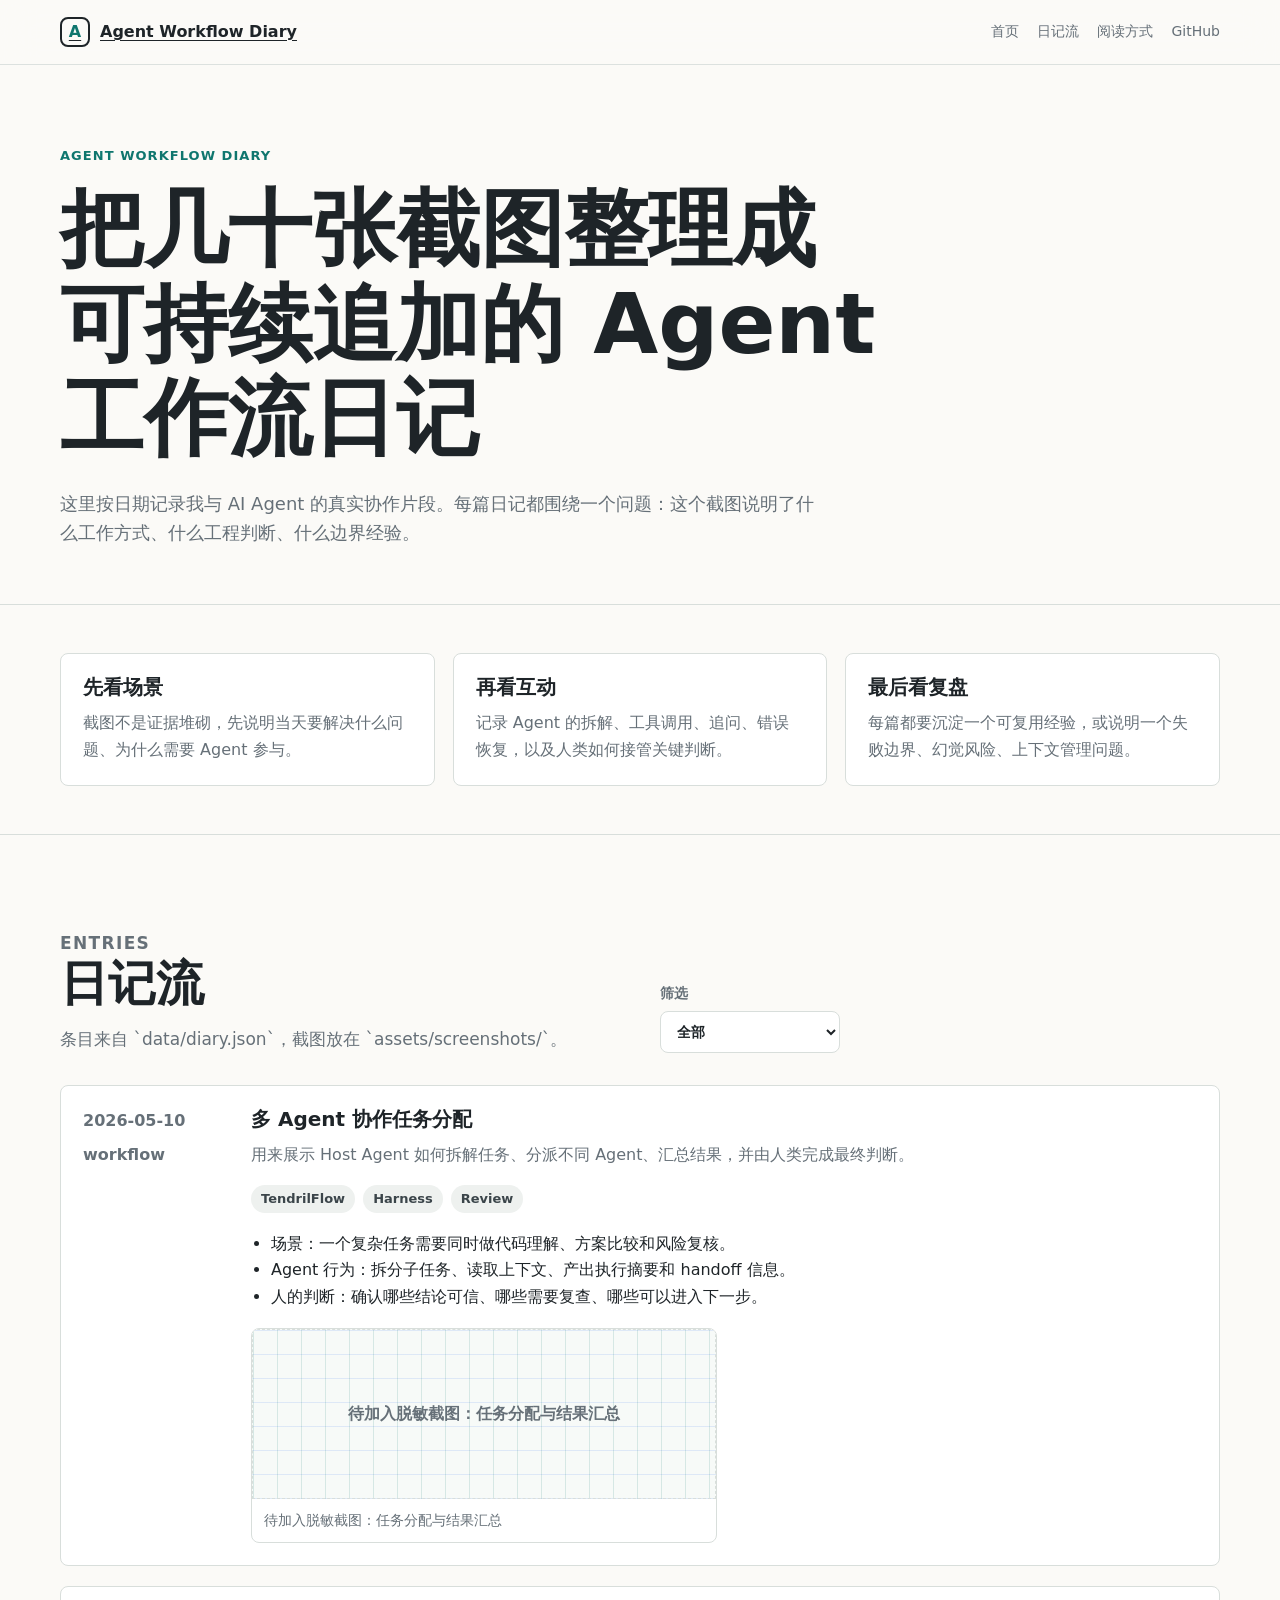
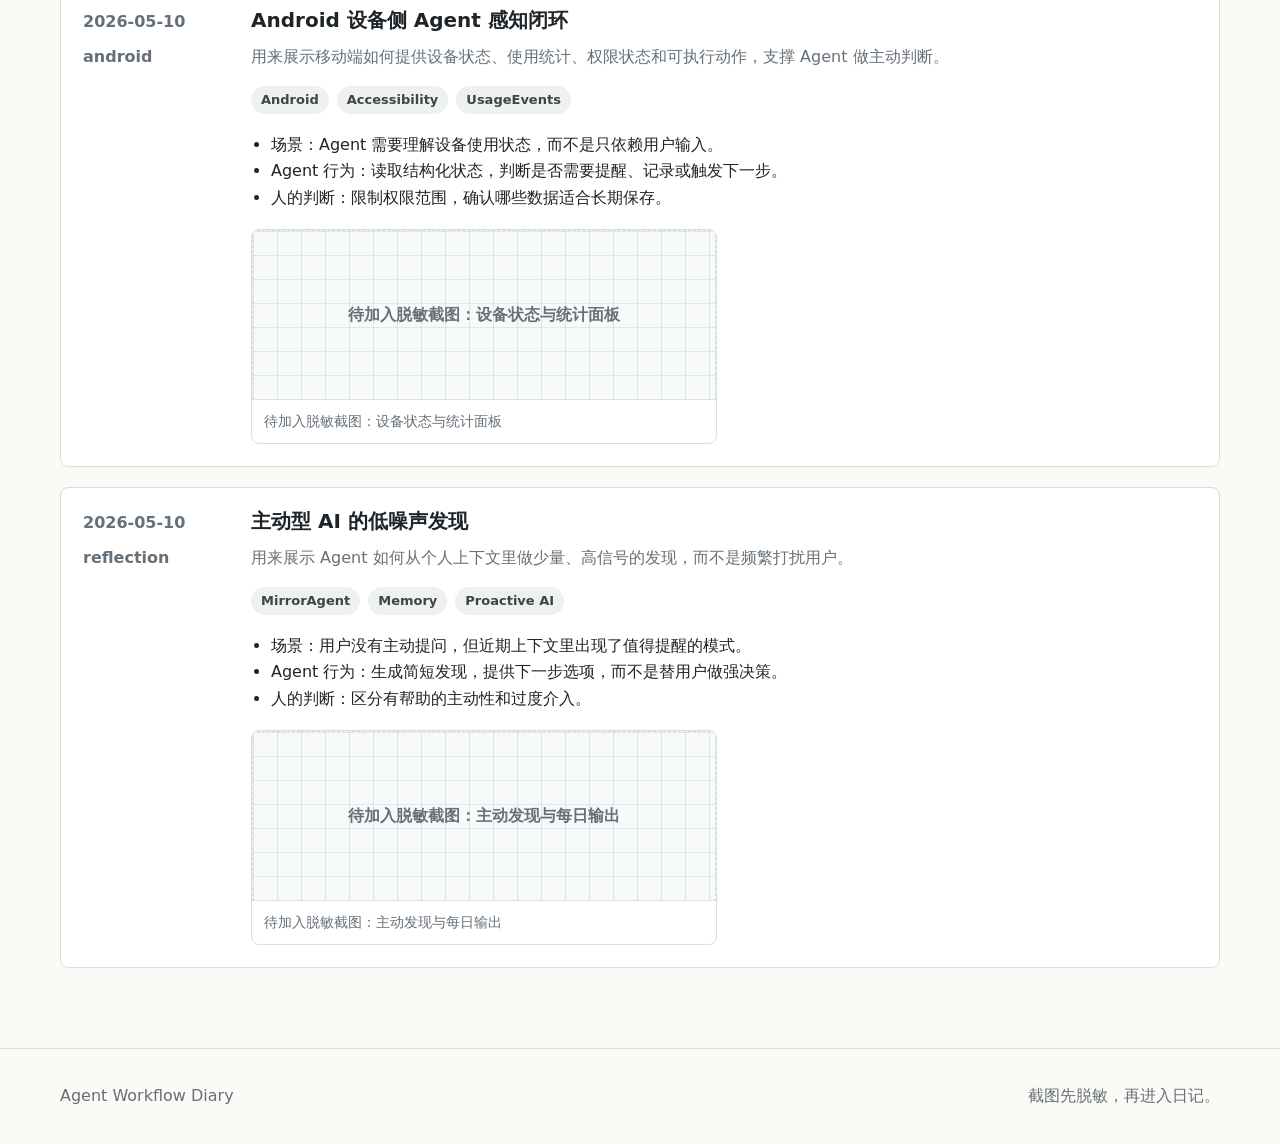
==== diary.html @ 50a05e91 "Add diary workflow structure" ====
<!doctype html>
<html lang="zh-CN">
  <head>
    <meta charset="utf-8" />
    <meta name="viewport" content="width=device-width, initial-scale=1" />
    <meta
      name="description"
      content="苏济华的 AI Agent 工作流日记，持续记录 Agent 协作截图、主动型 AI 实验、Android Agent 设备侧实践和方法论复盘。"
    />
    <title>Agent 工作流日记 | 苏济华</title>
    <link rel="stylesheet" href="./styles.css" />
  </head>
  <body>
    <header class="site-header">
      <nav class="nav" aria-label="主导航">
        <a class="brand" href="./index.html" aria-label="返回首页">
          <span class="brand-mark">A</span>
          <span>Agent Workflow Diary</span>
        </a>
        <div class="nav-links">
          <a href="./index.html">首页</a>
          <a href="#diary">日记流</a>
          <a href="#how-to-read">阅读方式</a>
          <a href="https://github.com/susyimes" target="_blank" rel="noreferrer">GitHub</a>
        </div>
      </nav>
    </header>

    <main>
      <section class="diary-hero">
        <div class="section-inner">
          <p class="eyebrow">Agent Workflow Diary</p>
          <h1>把几十张截图整理成可持续追加的 Agent 工作流日记</h1>
          <p class="lead">
            这里按日期记录我与 AI Agent 的真实协作片段。每篇日记都围绕一个问题：这个截图说明了什么工作方式、什么工程判断、什么边界经验。
          </p>
        </div>
      </section>

      <section id="how-to-read" class="section compact">
        <div class="section-inner">
          <div class="grid three">
            <article class="card">
              <h3>先看场景</h3>
              <p>截图不是证据堆砌，先说明当天要解决什么问题、为什么需要 Agent 参与。</p>
            </article>
            <article class="card">
              <h3>再看互动</h3>
              <p>记录 Agent 的拆解、工具调用、追问、错误恢复，以及人类如何接管关键判断。</p>
            </article>
            <article class="card">
              <h3>最后看复盘</h3>
              <p>每篇都要沉淀一个可复用经验，或说明一个失败边界、幻觉风险、上下文管理问题。</p>
            </article>
          </div>
        </div>
      </section>

      <section id="diary" class="section">
        <div class="section-inner">
          <div class="section-head diary-head">
            <div>
              <p class="eyebrow">Entries</p>
              <h2>日记流</h2>
              <p>条目来自 `data/diary.json`，截图放在 `assets/screenshots/`。</p>
            </div>
            <label class="filter-box">
              <span>筛选</span>
              <select id="tagFilter" aria-label="按标签筛选日记">
                <option value="all">全部</option>
              </select>
            </label>
          </div>
          <div id="entryList" class="entry-list" aria-live="polite">
            <div class="card">
              <h3>正在加载日记...</h3>
              <p>如果你直接双击打开 HTML，请改用本地 HTTP 服务预览。</p>
            </div>
          </div>
        </div>
      </section>
    </main>

    <footer class="site-footer">
      <div class="section-inner">
        <span>Agent Workflow Diary</span>
        <span>截图先脱敏，再进入日记。</span>
      </div>
    </footer>

    <script src="./scripts/diary.js"></script>
  </body>
</html>
---- styles.css ----
:root {
  --paper: #fbfaf7;
  --panel: #ffffff;
  --ink: #1e2428;
  --muted: #667078;
  --line: #d8dedb;
  --teal: #0f766e;
  --blue: #2563eb;
  --coral: #d65a3a;
  --gold: #b7791f;
  --green-soft: #d8eee7;
  --blue-soft: #dce8ff;
  --coral-soft: #f9ded6;
  --gold-soft: #f3e6c5;
  --shadow: 0 18px 48px rgba(30, 36, 40, 0.08);
}

* {
  box-sizing: border-box;
}

html {
  scroll-behavior: smooth;
}

body {
  margin: 0;
  background: var(--paper);
  color: var(--ink);
  font-family: Inter, ui-sans-serif, system-ui, -apple-system, BlinkMacSystemFont, "Segoe UI", "Microsoft YaHei", sans-serif;
  line-height: 1.65;
}

a {
  color: inherit;
  text-decoration-thickness: 0.08em;
  text-underline-offset: 0.2em;
}

.site-header {
  position: sticky;
  top: 0;
  z-index: 10;
  border-bottom: 1px solid rgba(216, 222, 219, 0.86);
  background: rgba(251, 250, 247, 0.88);
  backdrop-filter: blur(18px);
}

.nav {
  width: min(1160px, calc(100% - 32px));
  min-height: 64px;
  margin: 0 auto;
  display: flex;
  align-items: center;
  justify-content: space-between;
  gap: 20px;
}

.brand {
  display: inline-flex;
  align-items: center;
  gap: 10px;
  font-weight: 800;
  letter-spacing: 0;
}

.brand-mark {
  width: 30px;
  height: 30px;
  display: grid;
  place-items: center;
  border: 2px solid var(--ink);
  border-radius: 8px;
  color: var(--teal);
  font-size: 16px;
}

.nav-links {
  display: flex;
  align-items: center;
  gap: 18px;
  font-size: 14px;
  color: var(--muted);
}

.nav-links a {
  text-decoration: none;
}

.nav-links a:hover {
  color: var(--ink);
}

.hero {
  width: min(1160px, calc(100% - 32px));
  min-height: calc(100vh - 64px);
  margin: 0 auto;
  padding: 72px 0 48px;
  display: grid;
  grid-template-columns: minmax(0, 1.02fr) minmax(320px, 0.98fr);
  gap: 48px;
  align-items: center;
}

.eyebrow {
  margin: 0 0 16px;
  color: var(--teal);
  font-size: 13px;
  font-weight: 800;
  letter-spacing: 0.08em;
  text-transform: uppercase;
}

h1,
h2,
h3 {
  margin: 0;
  line-height: 1.12;
  letter-spacing: 0;
}

h1 {
  max-width: 820px;
  font-size: clamp(42px, 7vw, 84px);
}

h2 {
  font-size: clamp(28px, 4vw, 48px);
}

h3 {
  font-size: 20px;
}

.lead {
  max-width: 760px;
  margin: 24px 0 0;
  color: var(--muted);
  font-size: 18px;
}

.hero-actions {
  margin-top: 32px;
  display: flex;
  flex-wrap: wrap;
  gap: 12px;
}

.button {
  min-height: 44px;
  display: inline-flex;
  align-items: center;
  justify-content: center;
  gap: 8px;
  padding: 0 18px;
  border: 1px solid var(--ink);
  border-radius: 8px;
  background: var(--ink);
  color: #ffffff;
  font-weight: 750;
  text-decoration: none;
}

.button.secondary {
  background: transparent;
  color: var(--ink);
}

.hero-visual {
  width: 100%;
  border: 1px solid var(--line);
  border-radius: 8px;
  background: var(--panel);
  box-shadow: var(--shadow);
  overflow: hidden;
}

.visual-topbar {
  height: 42px;
  display: flex;
  align-items: center;
  gap: 8px;
  padding: 0 14px;
  border-bottom: 1px solid var(--line);
}

.dot {
  width: 10px;
  height: 10px;
  border-radius: 50%;
  background: var(--coral);
}

.dot:nth-child(2) {
  background: var(--gold);
}

.dot:nth-child(3) {
  background: var(--teal);
}

.workflow-board {
  padding: 18px;
  display: grid;
  gap: 12px;
}

.lane {
  display: grid;
  grid-template-columns: 94px minmax(0, 1fr);
  gap: 12px;
  align-items: stretch;
}

.lane-label {
  display: grid;
  place-items: center;
  border-radius: 8px;
  background: var(--green-soft);
  color: var(--teal);
  font-size: 13px;
  font-weight: 800;
}

.lane-card {
  min-height: 78px;
  padding: 14px;
  border: 1px solid var(--line);
  border-radius: 8px;
  background: #fff;
}

.lane-card strong {
  display: block;
  margin-bottom: 4px;
}

.lane-card span {
  color: var(--muted);
  font-size: 14px;
}

.lane.capture .lane-label {
  background: var(--blue-soft);
  color: var(--blue);
}

.lane.decide .lane-label {
  background: var(--gold-soft);
  color: var(--gold);
}

.lane.execute .lane-label {
  background: var(--coral-soft);
  color: var(--coral);
}

.section {
  padding: 80px 0;
  border-top: 1px solid var(--line);
}

.section-inner {
  width: min(1160px, calc(100% - 32px));
  margin: 0 auto;
}

.section-head {
  max-width: 780px;
  margin-bottom: 32px;
}

.section-head p {
  margin: 14px 0 0;
  color: var(--muted);
  font-size: 17px;
}

.grid {
  display: grid;
  gap: 18px;
}

.grid.two {
  grid-template-columns: repeat(2, minmax(0, 1fr));
}

.grid.three {
  grid-template-columns: repeat(3, minmax(0, 1fr));
}

.card {
  min-height: 100%;
  padding: 22px;
  border: 1px solid var(--line);
  border-radius: 8px;
  background: var(--panel);
}

.card p {
  margin: 12px 0 0;
  color: var(--muted);
}

.tag-row {
  margin-top: 16px;
  display: flex;
  flex-wrap: wrap;
  gap: 8px;
}

.tag {
  display: inline-flex;
  align-items: center;
  min-height: 28px;
  padding: 0 10px;
  border-radius: 999px;
  background: #eef1ef;
  color: #3b454a;
  font-size: 13px;
  font-weight: 700;
}

.gallery {
  display: grid;
  grid-template-columns: repeat(3, minmax(0, 1fr));
  gap: 18px;
}

.shot {
  overflow: hidden;
  border: 1px solid var(--line);
  border-radius: 8px;
  background: var(--panel);
}

.shot-placeholder {
  aspect-ratio: 16 / 10;
  display: grid;
  place-items: center;
  padding: 16px;
  border-bottom: 1px solid var(--line);
  background:
    linear-gradient(90deg, rgba(15, 118, 110, 0.14) 1px, transparent 1px),
    linear-gradient(180deg, rgba(37, 99, 235, 0.12) 1px, transparent 1px),
    #f7faf8;
  background-size: 24px 24px;
  color: var(--muted);
  text-align: center;
  font-weight: 800;
  text-decoration: none;
}

.shot-placeholder:hover {
  color: var(--ink);
}

.shot-placeholder.small {
  min-height: 170px;
  aspect-ratio: auto;
  border: 1px dashed var(--line);
}

.shot-body {
  padding: 18px;
}

.shot-body p {
  margin: 10px 0 0;
  color: var(--muted);
}

.project-list {
  display: grid;
  grid-template-columns: repeat(2, minmax(0, 1fr));
  gap: 14px;
}

.project {
  display: flex;
  gap: 14px;
  padding: 18px;
  border: 1px solid var(--line);
  border-radius: 8px;
  background: var(--panel);
}

.project-index {
  flex: 0 0 auto;
  width: 38px;
  height: 38px;
  display: grid;
  place-items: center;
  border-radius: 8px;
  background: var(--ink);
  color: #ffffff;
  font-weight: 800;
}

.project h3 {
  font-size: 18px;
}

.project p {
  margin: 8px 0 0;
  color: var(--muted);
}

.checklist {
  display: grid;
  grid-template-columns: repeat(4, minmax(0, 1fr));
  gap: 12px;
}

.check {
  min-height: 120px;
  padding: 18px;
  border: 1px solid var(--line);
  border-radius: 8px;
  background: var(--panel);
}

.check strong {
  display: block;
  margin-bottom: 8px;
}

.check span {
  color: var(--muted);
}

.site-footer {
  padding: 34px 0;
  border-top: 1px solid var(--line);
  color: var(--muted);
}

.site-footer .section-inner {
  display: flex;
  justify-content: space-between;
  gap: 18px;
  flex-wrap: wrap;
}

.diary-hero {
  padding: 80px 0 56px;
}

.compact {
  padding: 48px 0;
}

.diary-head {
  display: flex;
  justify-content: space-between;
  gap: 20px;
  align-items: flex-end;
}

.filter-box {
  display: grid;
  gap: 6px;
  color: var(--muted);
  font-size: 14px;
  font-weight: 750;
}

.filter-box select {
  min-width: 180px;
  height: 42px;
  padding: 0 12px;
  border: 1px solid var(--line);
  border-radius: 8px;
  background: #ffffff;
  color: var(--ink);
  font: inherit;
}

.entry-list {
  display: grid;
  gap: 20px;
}

.entry {
  display: grid;
  grid-template-columns: 150px minmax(0, 1fr);
  gap: 18px;
  padding: 22px;
  border: 1px solid var(--line);
  border-radius: 8px;
  background: var(--panel);
}

.entry-meta {
  display: flex;
  flex-direction: column;
  gap: 8px;
  color: var(--muted);
  font-weight: 750;
}

.entry-content p {
  margin: 12px 0 0;
  color: var(--muted);
}

.entry-content ul {
  margin: 18px 0 0;
  padding-left: 20px;
  color: var(--ink);
}

.entry-shots {
  margin-top: 18px;
  display: grid;
  grid-template-columns: repeat(2, minmax(0, 1fr));
  gap: 14px;
}

.entry-shot {
  margin: 0;
  overflow: hidden;
  border: 1px solid var(--line);
  border-radius: 8px;
  background: #ffffff;
}

.entry-shot img {
  width: 100%;
  display: block;
}

.entry-shot figcaption {
  padding: 10px 12px;
  color: var(--muted);
  font-size: 14px;
}

@media (max-width: 880px) {
  .nav {
    min-height: auto;
    padding: 14px 0;
    align-items: flex-start;
    flex-direction: column;
  }

  .nav-links {
    width: 100%;
    overflow-x: auto;
    padding-bottom: 4px;
  }

  .hero {
    min-height: auto;
    padding-top: 48px;
    grid-template-columns: 1fr;
  }

  .grid.two,
  .grid.three,
  .gallery,
  .project-list,
  .checklist,
  .entry,
  .entry-shots {
    grid-template-columns: 1fr;
  }

  .diary-head {
    align-items: stretch;
    flex-direction: column;
  }
}

@media (max-width: 520px) {
  h1 {
    font-size: 40px;
  }

  .hero-actions {
    align-items: stretch;
    flex-direction: column;
  }

  .button {
    width: 100%;
  }

  .lane {
    grid-template-columns: 1fr;
  }

  .lane-label {
    min-height: 38px;
  }
}
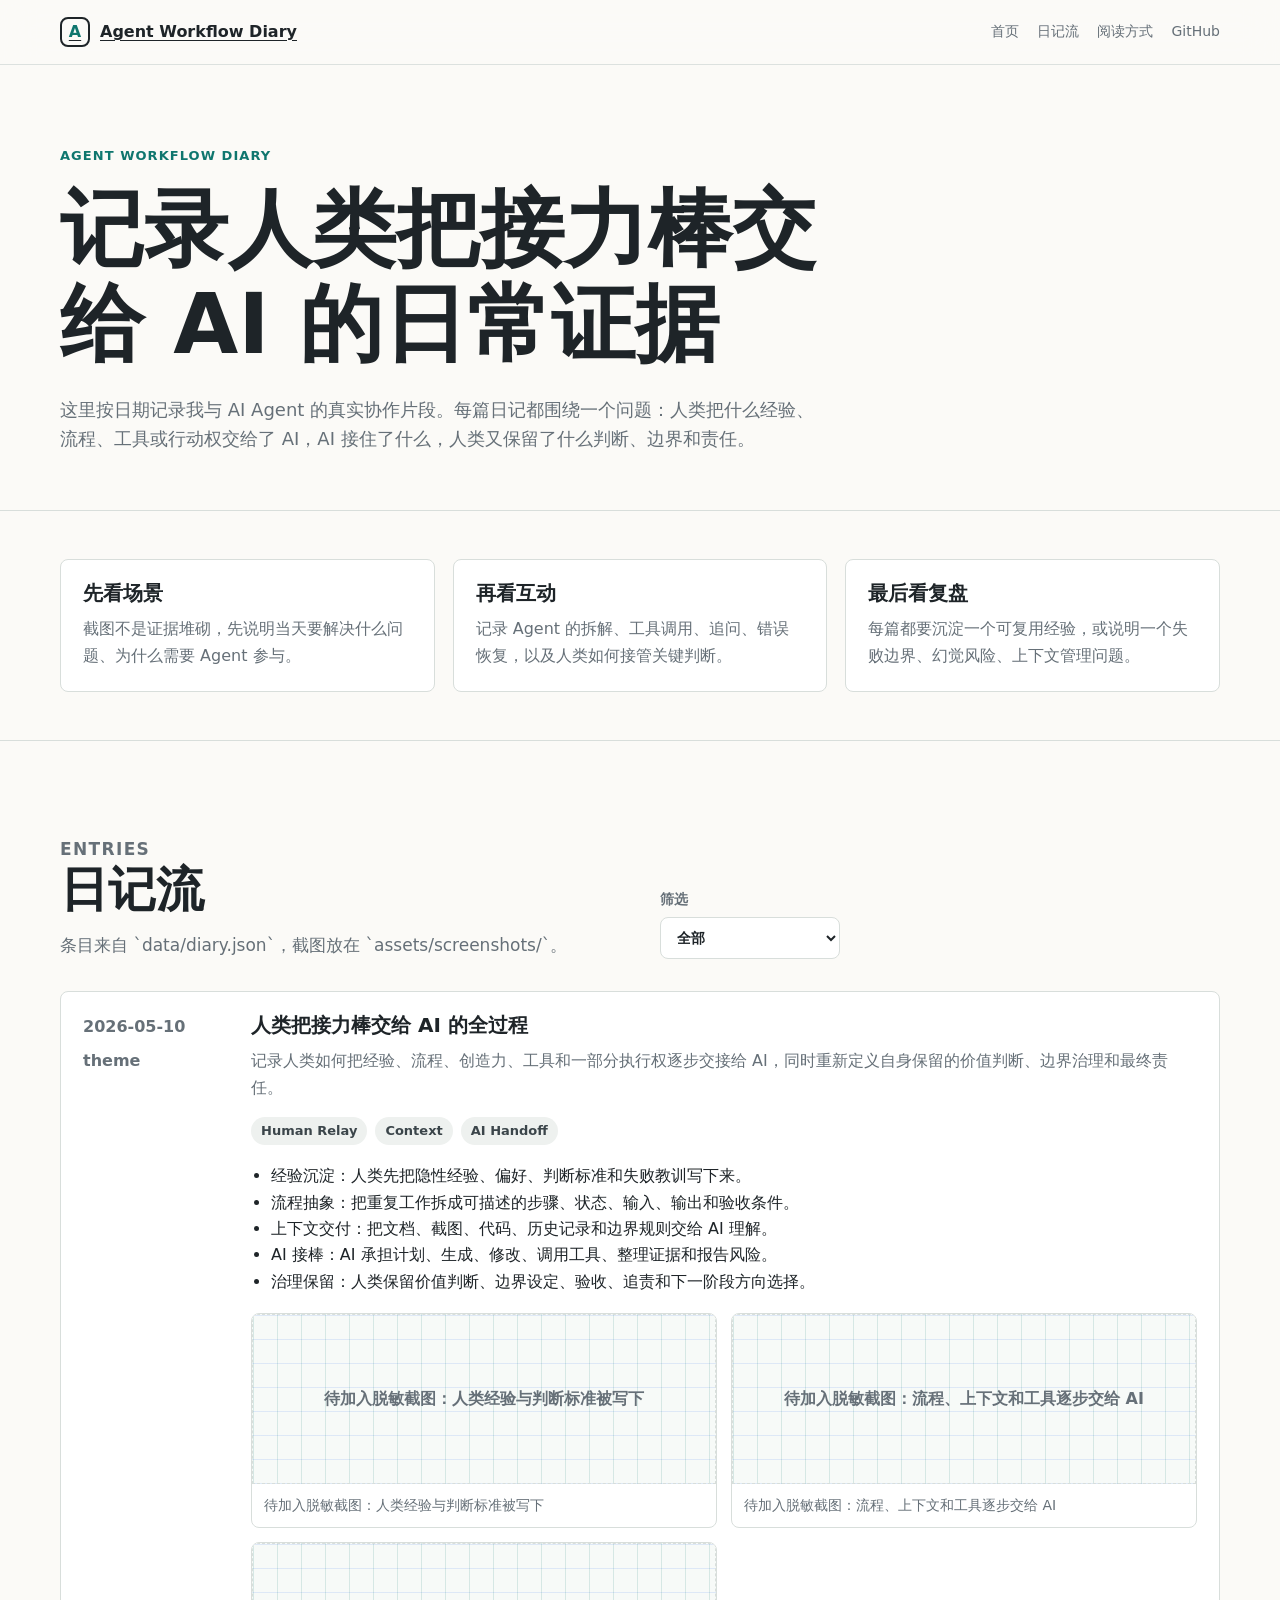
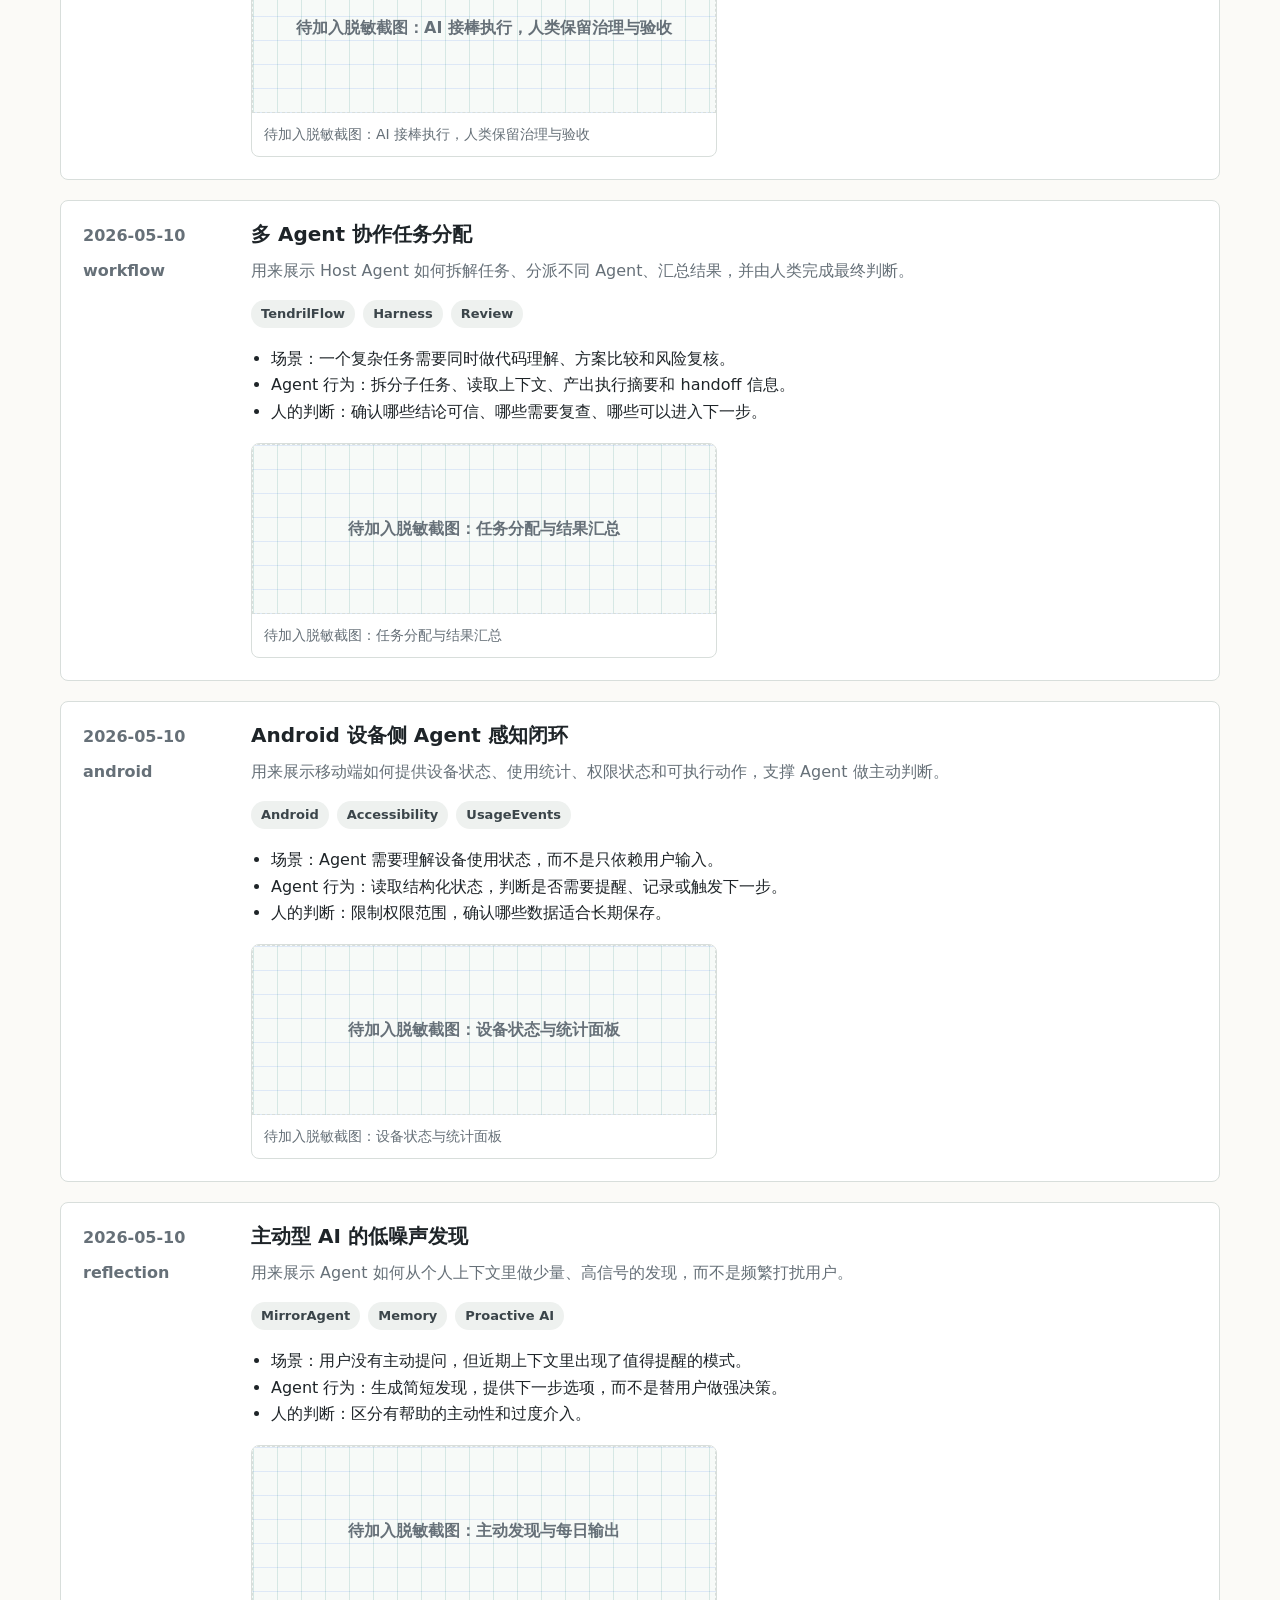
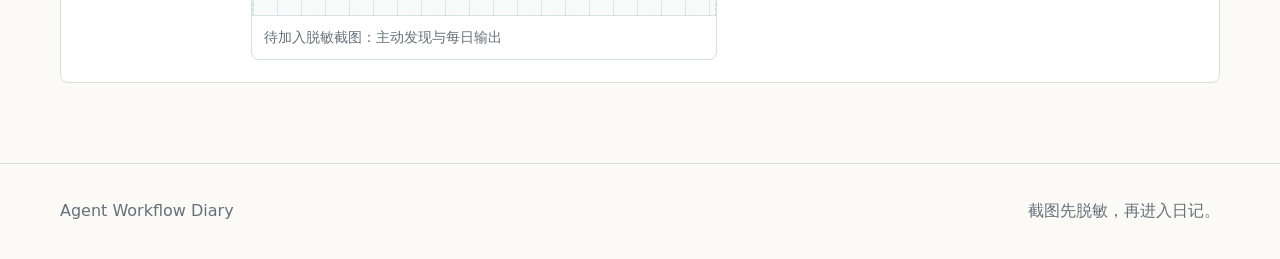
==== commit efb6a61b: "Refine human to AI handoff narrative" ====
--- a/diary.html
+++ b/diary.html
@@ -5,9 +5,9 @@
     <meta name="viewport" content="width=device-width, initial-scale=1" />
     <meta
       name="description"
-      content="苏济华的 AI Agent 工作流日记，持续记录 Agent 协作截图、主动型 AI 实验、Android Agent 设备侧实践和方法论复盘。"
+      content="苏济华的 AI Agent 工作流日记，持续记录人类将经验、流程、工具和行动权交接给 AI 的日常片段。"
     />
-    <title>Agent 工作流日记 | 苏济华</title>
+    <title>人类接力棒交给 AI 的日记 | 苏济华</title>
     <link rel="stylesheet" href="./styles.css" />
   </head>
   <body>
@@ -30,9 +30,9 @@
       <section class="diary-hero">
         <div class="section-inner">
           <p class="eyebrow">Agent Workflow Diary</p>
-          <h1>把几十张截图整理成可持续追加的 Agent 工作流日记</h1>
+          <h1>记录人类把接力棒交给 AI 的日常证据</h1>
           <p class="lead">
-            这里按日期记录我与 AI Agent 的真实协作片段。每篇日记都围绕一个问题：这个截图说明了什么工作方式、什么工程判断、什么边界经验。
+            这里按日期记录我与 AI Agent 的真实协作片段。每篇日记都围绕一个问题：人类把什么经验、流程、工具或行动权交给了 AI，AI 接住了什么，人类又保留了什么判断、边界和责任。
           </p>
         </div>
       </section>
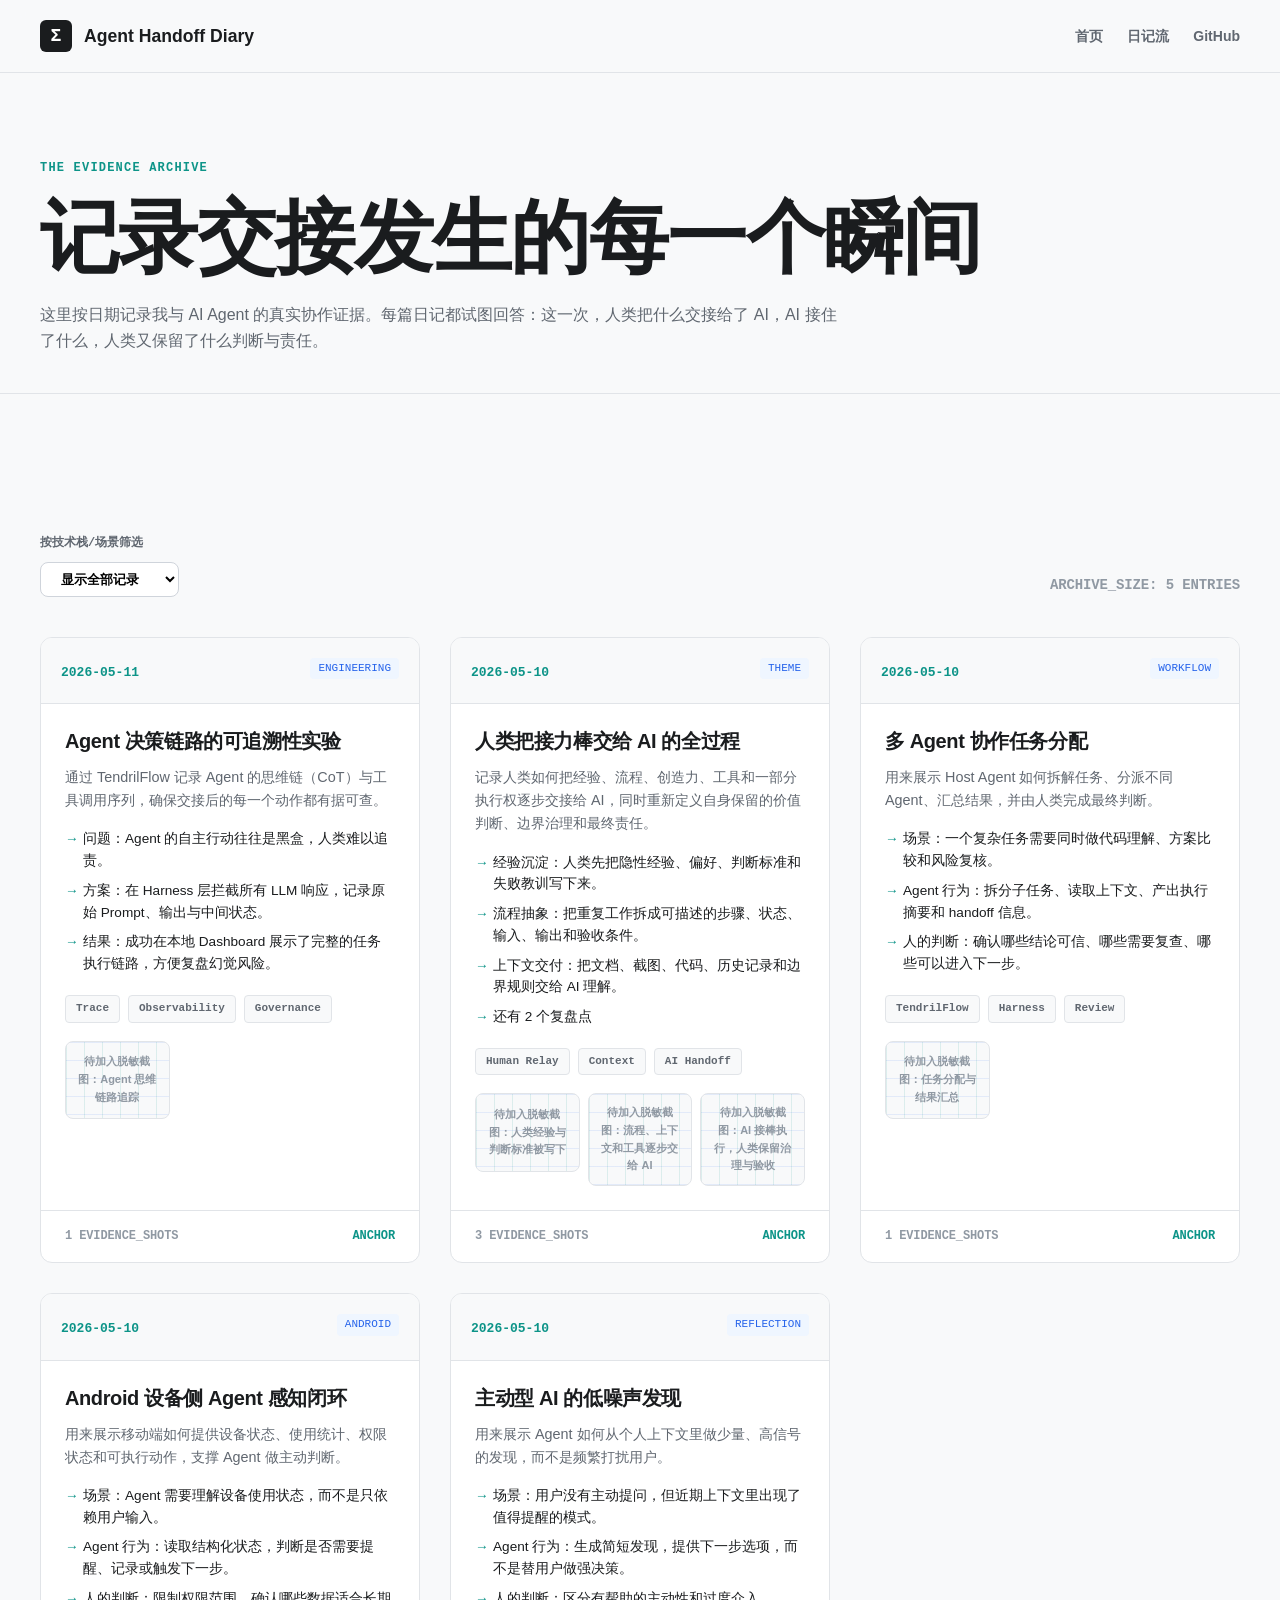
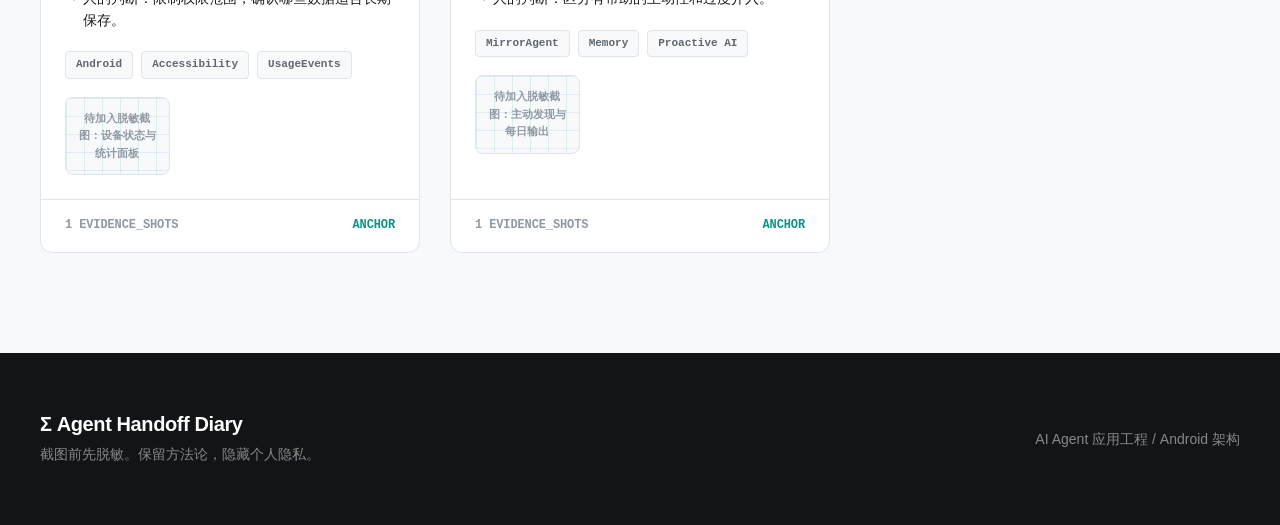
==== commit 37f39293: "Apply Gemini ACP UI redesign" ====
--- a/diary.html
+++ b/diary.html
@@ -1,93 +1,72 @@
-<!doctype html>
+<!DOCTYPE html>
 <html lang="zh-CN">
-  <head>
-    <meta charset="utf-8" />
-    <meta name="viewport" content="width=device-width, initial-scale=1" />
-    <meta
-      name="description"
-      content="苏济华的 AI Agent 工作流日记，持续记录人类将经验、流程、工具和行动权交接给 AI 的日常片段。"
-    />
-    <title>人类接力棒交给 AI 的日记 | 苏济华</title>
-    <link rel="stylesheet" href="./styles.css" />
-  </head>
-  <body>
-    <header class="site-header">
-      <nav class="nav" aria-label="主导航">
-        <a class="brand" href="./index.html" aria-label="返回首页">
-          <span class="brand-mark">A</span>
-          <span>Agent Workflow Diary</span>
-        </a>
-        <div class="nav-links">
-          <a href="./index.html">首页</a>
-          <a href="#diary">日记流</a>
-          <a href="#how-to-read">阅读方式</a>
-          <a href="https://github.com/susyimes" target="_blank" rel="noreferrer">GitHub</a>
-        </div>
+<head>
+  <meta charset="utf-8" />
+  <meta name="viewport" content="width=device-width, initial-scale=1" />
+  <meta name="description" content="苏济华的 AI Agent 工作流日记，持续记录人类将经验、流程、工具和行动权交接给 AI 的日常片段。" />
+  <title>Agent Handoff Diary | 苏济华</title>
+  <link rel="stylesheet" href="./styles.css" />
+</head>
+<body>
+  <header class="site-header">
+    <div class="container nav">
+      <a class="brand" href="./index.html">
+        <span class="brand-mark">Σ</span>
+        <span>Agent Handoff Diary</span>
+      </a>
+      <nav class="nav-links">
+        <a href="./index.html">首页</a>
+        <a href="#diary">日记流</a>
+        <a href="https://github.com/susyimes" target="_blank" rel="noreferrer">GitHub</a>
       </nav>
-    </header>
+    </div>
+  </header>
 
-    <main>
-      <section class="diary-hero">
-        <div class="section-inner">
-          <p class="eyebrow">Agent Workflow Diary</p>
-          <h1>记录人类把接力棒交给 AI 的日常证据</h1>
-          <p class="lead">
-            这里按日期记录我与 AI Agent 的真实协作片段。每篇日记都围绕一个问题：人类把什么经验、流程、工具或行动权交给了 AI，AI 接住了什么，人类又保留了什么判断、边界和责任。
-          </p>
-        </div>
-      </section>
+  <main>
+    <section class="diary-header">
+      <div class="container">
+        <span class="eyebrow">The Evidence Archive</span>
+        <h1>记录交接发生的每一个瞬间</h1>
+        <p class="lead" style="max-width: 800px; margin-top: 20px; color: var(--fg-muted)">
+          这里按日期记录我与 AI Agent 的真实协作证据。每篇日记都试图回答：这一次，人类把什么交接给了 AI，AI 接住了什么，人类又保留了什么判断与责任。
+        </p>
+      </div>
+    </section>
 
-      <section id="how-to-read" class="section compact">
-        <div class="section-inner">
-          <div class="grid three">
-            <article class="card">
-              <h3>先看场景</h3>
-              <p>截图不是证据堆砌，先说明当天要解决什么问题、为什么需要 Agent 参与。</p>
-            </article>
-            <article class="card">
-              <h3>再看互动</h3>
-              <p>记录 Agent 的拆解、工具调用、追问、错误恢复，以及人类如何接管关键判断。</p>
-            </article>
-            <article class="card">
-              <h3>最后看复盘</h3>
-              <p>每篇都要沉淀一个可复用经验，或说明一个失败边界、幻觉风险、上下文管理问题。</p>
-            </article>
+    <section id="diary" class="section" style="border-bottom: none">
+      <div class="container">
+        <div class="diary-controls">
+          <div class="filter-group">
+            <span class="filter-label">按技术栈/场景筛选</span>
+            <select id="tagFilter" aria-label="按标签筛选日记">
+              <option value="all">显示全部记录</option>
+            </select>
+          </div>
+          <div id="statsCounter" class="archive-counter mono">
+            LOADED: 0 ENTRIES
           </div>
         </div>
-      </section>
 
-      <section id="diary" class="section">
-        <div class="section-inner">
-          <div class="section-head diary-head">
-            <div>
-              <p class="eyebrow">Entries</p>
-              <h2>日记流</h2>
-              <p>条目来自 `data/diary.json`，截图放在 `assets/screenshots/`。</p>
-            </div>
-            <label class="filter-box">
-              <span>筛选</span>
-              <select id="tagFilter" aria-label="按标签筛选日记">
-                <option value="all">全部</option>
-              </select>
-            </label>
-          </div>
-          <div id="entryList" class="entry-list" aria-live="polite">
-            <div class="card">
-              <h3>正在加载日记...</h3>
-              <p>如果你直接双击打开 HTML，请改用本地 HTTP 服务预览。</p>
-            </div>
+        <div id="entryList" class="entry-list" aria-live="polite">
+          <!-- Entries will be injected here -->
+          <div class="card archive-loading">
+            <p class="mono">Initializing Archive...</p>
           </div>
         </div>
-      </section>
-    </main>
+      </div>
+    </section>
+  </main>
 
-    <footer class="site-footer">
-      <div class="section-inner">
-        <span>Agent Workflow Diary</span>
-        <span>截图先脱敏，再进入日记。</span>
+  <footer class="site-footer">
+    <div class="container footer-inner">
+      <div>
+        <h3 style="margin-bottom: 8px">Σ Agent Handoff Diary</h3>
+        <p class="footer-text">截图前先脱敏。保留方法论，隐藏个人隐私。</p>
       </div>
-    </footer>
+      <p class="footer-text">AI Agent 应用工程 / Android 架构</p>
+    </div>
+  </footer>
 
-    <script src="./scripts/diary.js"></script>
-  </body>
+  <script src="./scripts/diary.js"></script>
+</body>
 </html>
--- a/styles.css
+++ b/styles.css
@@ -1,18 +1,32 @@
 :root {
-  --paper: #fbfaf7;
-  --panel: #ffffff;
-  --ink: #1e2428;
-  --muted: #667078;
-  --line: #d8dedb;
-  --teal: #0f766e;
-  --blue: #2563eb;
-  --coral: #d65a3a;
-  --gold: #b7791f;
-  --green-soft: #d8eee7;
-  --blue-soft: #dce8ff;
-  --coral-soft: #f9ded6;
-  --gold-soft: #f3e6c5;
-  --shadow: 0 18px 48px rgba(30, 36, 40, 0.08);
+  /* Color Palette - "Engineer Archive" */
+  --bg-paper: #f8f9fa;
+  --bg-panel: #ffffff;
+  --bg-dark: #121416;
+  --fg-ink: #1a1c1e;
+  --fg-muted: #606770;
+  --fg-dim: #9099a3;
+
+  --border-light: #e1e4e8;
+  --border-medium: #cfd4db;
+  --accent-teal: #0d9488;
+  --accent-blue: #2563eb;
+  --accent-gold: #ca8a04;
+  --accent-red: #dc2626;
+
+  --soft-teal: #f0fdfa;
+  --soft-blue: #eff6ff;
+  --soft-gold: #fefce8;
+  --soft-red: #fef2f2;
+
+  --shadow-sm: 0 1px 2px rgba(0,0,0,0.05);
+  --shadow-md: 0 4px 12px rgba(0,0,0,0.08);
+  --shadow-lg: 0 20px 40px rgba(0,0,0,0.12);
+
+  --font-main: "Inter", -apple-system, BlinkMacSystemFont, "Segoe UI", Roboto, "Helvetica Neue", Arial, sans-serif;
+  --font-mono: "JetBrains Mono", "SFMono-Regular", Consolas, "Liberation Mono", Menlo, monospace;
+
+  --site-width: 1200px;
 }
 
 * {
@@ -25,572 +39,600 @@
 
 body {
   margin: 0;
-  background: var(--paper);
-  color: var(--ink);
-  font-family: Inter, ui-sans-serif, system-ui, -apple-system, BlinkMacSystemFont, "Segoe UI", "Microsoft YaHei", sans-serif;
-  line-height: 1.65;
-}
-
-a {
-  color: inherit;
-  text-decoration-thickness: 0.08em;
-  text-underline-offset: 0.2em;
-}
-
+  background: var(--bg-paper);
+  color: var(--fg-ink);
+  font-family: var(--font-main);
+  line-height: 1.6;
+  -webkit-font-smoothing: antialiased;
+}
+
+/* Typography */
+h1, h2, h3, h4 {
+  margin: 0;
+  font-weight: 800;
+  line-height: 1.1;
+  letter-spacing: -0.02em;
+}
+
+h1 { font-size: clamp(2.5rem, 8vw, 5rem); }
+h2 { font-size: clamp(1.75rem, 4vw, 2.5rem); }
+h3 { font-size: 1.25rem; }
+
+p { margin: 0; }
+
+.mono {
+  font-family: var(--font-mono);
+  font-size: 0.85em;
+  letter-spacing: -0.01em;
+}
+
+.eyebrow {
+  display: inline-block;
+  font-family: var(--font-mono);
+  font-size: 12px;
+  font-weight: 600;
+  text-transform: uppercase;
+  color: var(--accent-teal);
+  margin-bottom: 1rem;
+  letter-spacing: 0.1em;
+}
+
+/* Layout */
+.container {
+  width: min(var(--site-width), calc(100% - 40px));
+  margin: 0 auto;
+}
+
+.section {
+  padding: 100px 0;
+  border-bottom: 1px solid var(--border-light);
+}
+
+.section-head {
+  max-width: 800px;
+  margin-bottom: 60px;
+}
+
+.section-head p {
+  margin-top: 20px;
+  font-size: 1.15rem;
+  color: var(--fg-muted);
+}
+
+/* Navigation */
 .site-header {
   position: sticky;
   top: 0;
-  z-index: 10;
-  border-bottom: 1px solid rgba(216, 222, 219, 0.86);
-  background: rgba(251, 250, 247, 0.88);
-  backdrop-filter: blur(18px);
+  z-index: 100;
+  background: rgba(248, 249, 250, 0.8);
+  backdrop-filter: blur(12px);
+  border-bottom: 1px solid var(--border-light);
 }
 
 .nav {
-  width: min(1160px, calc(100% - 32px));
-  min-height: 64px;
-  margin: 0 auto;
+  height: 72px;
   display: flex;
   align-items: center;
   justify-content: space-between;
-  gap: 20px;
 }
 
 .brand {
+  display: flex;
+  align-items: center;
+  gap: 12px;
+  text-decoration: none;
+  color: var(--fg-ink);
+  font-weight: 800;
+  font-size: 1.1rem;
+}
+
+.brand-mark {
+  width: 32px;
+  height: 32px;
+  background: var(--fg-ink);
+  color: #fff;
+  display: grid;
+  place-items: center;
+  border-radius: 6px;
+  font-family: var(--font-mono);
+  font-size: 18px;
+}
+
+.nav-links {
+  display: flex;
+  gap: 24px;
+}
+
+.nav-links a {
+  text-decoration: none;
+  font-size: 14px;
+  font-weight: 600;
+  color: var(--fg-muted);
+  transition: color 0.2s;
+}
+
+.nav-links a:hover {
+  color: var(--fg-ink);
+}
+
+/* Buttons */
+.button {
   display: inline-flex;
   align-items: center;
-  gap: 10px;
-  font-weight: 800;
-  letter-spacing: 0;
-}
-
-.brand-mark {
-  width: 30px;
-  height: 30px;
+  padding: 12px 24px;
+  border-radius: 8px;
+  font-weight: 700;
+  text-decoration: none;
+  transition: all 0.2s;
+  cursor: pointer;
+}
+
+.button-primary {
+  background: var(--fg-ink);
+  color: #fff;
+  border: 1px solid var(--fg-ink);
+}
+
+.button-primary:hover {
+  background: #333;
+  transform: translateY(-1px);
+}
+
+.button-secondary {
+  background: transparent;
+  color: var(--fg-ink);
+  border: 1px solid var(--border-medium);
+}
+
+.button-secondary:hover {
+  background: var(--bg-panel);
+  border-color: var(--fg-ink);
+}
+
+/* Hero Section */
+.hero {
+  padding: 120px 0 80px;
+  display: grid;
+  grid-template-columns: 1.1fr 0.9fr;
+  gap: 60px;
+  align-items: center;
+}
+
+.hero-content .lead {
+  font-size: 1.25rem;
+  color: var(--fg-muted);
+  margin: 30px 0 40px;
+  max-width: 600px;
+  line-height: 1.5;
+}
+
+.hero-actions {
+  display: flex;
+  gap: 16px;
+}
+
+/* Hero Visual - Handoff Metaphor */
+.hero-visual {
+  position: relative;
+  background: var(--bg-panel);
+  border: 1px solid var(--border-medium);
+  border-radius: 12px;
+  box-shadow: var(--shadow-lg);
+  padding: 30px;
+  display: grid;
+  gap: 20px;
+}
+
+.handoff-stage {
+  display: flex;
+  gap: 20px;
+  align-items: center;
+  padding: 15px;
+  border-radius: 8px;
+  border: 1px solid transparent;
+  transition: all 0.3s;
+}
+
+.handoff-stage:hover {
+  background: var(--soft-teal);
+  border-color: var(--accent-teal);
+}
+
+.stage-icon {
+  width: 48px;
+  height: 48px;
+  border-radius: 50%;
   display: grid;
   place-items: center;
-  border: 2px solid var(--ink);
-  border-radius: 8px;
-  color: var(--teal);
-  font-size: 16px;
-}
-
-.nav-links {
-  display: flex;
-  align-items: center;
-  gap: 18px;
+  background: var(--bg-paper);
+  border: 1px solid var(--border-light);
+  flex-shrink: 0;
+  font-family: var(--font-mono);
+  font-weight: 700;
   font-size: 14px;
-  color: var(--muted);
-}
-
-.nav-links a {
+}
+
+.stage-info h4 {
+  margin-bottom: 4px;
+  font-size: 1rem;
+}
+
+.stage-info p {
+  font-size: 0.85rem;
+  color: var(--fg-muted);
+}
+
+/* Card Grid */
+.grid {
+  display: grid;
+  gap: 24px;
+}
+
+.grid-2 { grid-template-columns: repeat(2, 1fr); }
+.grid-3 { grid-template-columns: repeat(3, 1fr); }
+.grid-4 { grid-template-columns: repeat(4, 1fr); }
+
+.card {
+  background: var(--bg-panel);
+  border: 1px solid var(--border-light);
+  border-radius: 12px;
+  padding: 24px;
+  transition: all 0.2s;
   text-decoration: none;
-}
-
-.nav-links a:hover {
-  color: var(--ink);
-}
-
-.hero {
-  width: min(1160px, calc(100% - 32px));
-  min-height: calc(100vh - 64px);
-  margin: 0 auto;
-  padding: 72px 0 48px;
-  display: grid;
-  grid-template-columns: minmax(0, 1.02fr) minmax(320px, 0.98fr);
-  gap: 48px;
-  align-items: center;
-}
-
-.eyebrow {
-  margin: 0 0 16px;
-  color: var(--teal);
-  font-size: 13px;
-  font-weight: 800;
-  letter-spacing: 0.08em;
-  text-transform: uppercase;
-}
-
-h1,
-h2,
-h3 {
-  margin: 0;
-  line-height: 1.12;
-  letter-spacing: 0;
-}
-
-h1 {
-  max-width: 820px;
-  font-size: clamp(42px, 7vw, 84px);
-}
-
-h2 {
-  font-size: clamp(28px, 4vw, 48px);
-}
-
-h3 {
-  font-size: 20px;
-}
-
-.lead {
-  max-width: 760px;
-  margin: 24px 0 0;
-  color: var(--muted);
-  font-size: 18px;
-}
-
-.hero-actions {
-  margin-top: 32px;
-  display: flex;
-  flex-wrap: wrap;
-  gap: 12px;
-}
-
-.button {
-  min-height: 44px;
-  display: inline-flex;
-  align-items: center;
-  justify-content: center;
-  gap: 8px;
-  padding: 0 18px;
-  border: 1px solid var(--ink);
-  border-radius: 8px;
-  background: var(--ink);
-  color: #ffffff;
-  font-weight: 750;
-  text-decoration: none;
-}
-
-.button.secondary {
-  background: transparent;
-  color: var(--ink);
-}
-
-.hero-visual {
-  width: 100%;
-  border: 1px solid var(--line);
-  border-radius: 8px;
-  background: var(--panel);
-  box-shadow: var(--shadow);
-  overflow: hidden;
-}
-
-.visual-topbar {
-  height: 42px;
-  display: flex;
-  align-items: center;
-  gap: 8px;
-  padding: 0 14px;
-  border-bottom: 1px solid var(--line);
-}
-
-.dot {
-  width: 10px;
-  height: 10px;
-  border-radius: 50%;
-  background: var(--coral);
-}
-
-.dot:nth-child(2) {
-  background: var(--gold);
-}
-
-.dot:nth-child(3) {
-  background: var(--teal);
-}
-
-.workflow-board {
-  padding: 18px;
-  display: grid;
-  gap: 12px;
-}
-
-.lane {
-  display: grid;
-  grid-template-columns: 94px minmax(0, 1fr);
-  gap: 12px;
-  align-items: stretch;
-}
-
-.lane-label {
-  display: grid;
-  place-items: center;
-  border-radius: 8px;
-  background: var(--green-soft);
-  color: var(--teal);
-  font-size: 13px;
-  font-weight: 800;
-}
-
-.lane-card {
-  min-height: 78px;
-  padding: 14px;
-  border: 1px solid var(--line);
-  border-radius: 8px;
-  background: #fff;
-}
-
-.lane-card strong {
+  color: inherit;
   display: block;
-  margin-bottom: 4px;
-}
-
-.lane-card span {
-  color: var(--muted);
-  font-size: 14px;
-}
-
-.lane.capture .lane-label {
-  background: var(--blue-soft);
-  color: var(--blue);
-}
-
-.lane.decide .lane-label {
-  background: var(--gold-soft);
-  color: var(--gold);
-}
-
-.lane.execute .lane-label {
-  background: var(--coral-soft);
-  color: var(--coral);
-}
-
-.section {
-  padding: 80px 0;
-  border-top: 1px solid var(--line);
-}
-
-.section-inner {
-  width: min(1160px, calc(100% - 32px));
-  margin: 0 auto;
-}
-
-.section-head {
-  max-width: 780px;
-  margin-bottom: 32px;
-}
-
-.section-head p {
-  margin: 14px 0 0;
-  color: var(--muted);
-  font-size: 17px;
-}
-
-.grid {
-  display: grid;
-  gap: 18px;
-}
-
-.grid.two {
-  grid-template-columns: repeat(2, minmax(0, 1fr));
-}
-
-.grid.three {
-  grid-template-columns: repeat(3, minmax(0, 1fr));
-}
-
-.card {
-  min-height: 100%;
-  padding: 22px;
-  border: 1px solid var(--line);
-  border-radius: 8px;
-  background: var(--panel);
+}
+
+.card:hover {
+  border-color: var(--border-medium);
+  box-shadow: var(--shadow-md);
+  transform: translateY(-2px);
+}
+
+.card h3 {
+  margin-bottom: 12px;
 }
 
 .card p {
-  margin: 12px 0 0;
-  color: var(--muted);
+  color: var(--fg-muted);
+  font-size: 0.95rem;
 }
 
 .tag-row {
-  margin-top: 16px;
   display: flex;
   flex-wrap: wrap;
   gap: 8px;
+  margin-top: 20px;
 }
 
 .tag {
-  display: inline-flex;
-  align-items: center;
-  min-height: 28px;
-  padding: 0 10px;
-  border-radius: 999px;
-  background: #eef1ef;
-  color: #3b454a;
-  font-size: 13px;
-  font-weight: 700;
-}
-
-.gallery {
-  display: grid;
-  grid-template-columns: repeat(3, minmax(0, 1fr));
-  gap: 18px;
-}
-
-.shot {
+  font-family: var(--font-mono);
+  font-size: 11px;
+  font-weight: 600;
+  padding: 4px 10px;
+  background: var(--bg-paper);
+  border: 1px solid var(--border-light);
+  border-radius: 4px;
+  color: var(--fg-muted);
+}
+
+/* Project Specific */
+.project-list {
+  display: grid;
+  gap: 16px;
+}
+
+.project-item {
+  display: flex;
+  align-items: flex-start;
+  gap: 20px;
+  padding: 24px;
+  background: var(--bg-panel);
+  border: 1px solid var(--border-light);
+  border-radius: 12px;
+  text-decoration: none;
+  color: inherit;
+}
+
+.project-id {
+  font-family: var(--font-mono);
+  font-size: 14px;
+  font-weight: 800;
+  color: var(--fg-dim);
+  padding-top: 2px;
+}
+
+.project-item:hover {
+  border-color: var(--accent-teal);
+}
+
+.project-item.is-private {
+  cursor: default;
+}
+
+.project-item.is-private:hover {
+  border-color: var(--border-light);
+}
+
+/* Gallery / Diary List */
+.shot-card {
   overflow: hidden;
-  border: 1px solid var(--line);
-  border-radius: 8px;
-  background: var(--panel);
-}
-
-.shot-placeholder {
-  aspect-ratio: 16 / 10;
+  border: 1px solid var(--border-light);
+  border-radius: 12px;
+  background: var(--bg-panel);
+}
+
+.shot-preview {
+  aspect-ratio: 16/10;
+  background: #f1f3f5;
+  border-bottom: 1px solid var(--border-light);
   display: grid;
   place-items: center;
-  padding: 16px;
-  border-bottom: 1px solid var(--line);
-  background:
-    linear-gradient(90deg, rgba(15, 118, 110, 0.14) 1px, transparent 1px),
-    linear-gradient(180deg, rgba(37, 99, 235, 0.12) 1px, transparent 1px),
-    #f7faf8;
-  background-size: 24px 24px;
-  color: var(--muted);
-  text-align: center;
-  font-weight: 800;
-  text-decoration: none;
-}
-
-.shot-placeholder:hover {
-  color: var(--ink);
-}
-
-.shot-placeholder.small {
-  min-height: 170px;
-  aspect-ratio: auto;
-  border: 1px dashed var(--line);
+  color: var(--fg-dim);
+  font-weight: 700;
+  position: relative;
+  overflow: hidden;
+}
+
+.shot-preview::after {
+  content: "";
+  position: absolute;
+  inset: 0;
+  background: linear-gradient(135deg, rgba(13,148,136,0.05) 0%, transparent 100%);
 }
 
 .shot-body {
-  padding: 18px;
-}
-
-.shot-body p {
-  margin: 10px 0 0;
-  color: var(--muted);
-}
-
-.project-list {
-  display: grid;
-  grid-template-columns: repeat(2, minmax(0, 1fr));
-  gap: 14px;
-}
-
-.project {
-  display: flex;
-  gap: 14px;
-  padding: 18px;
-  border: 1px solid var(--line);
-  border-radius: 8px;
-  background: var(--panel);
-}
-
-.project-index {
-  flex: 0 0 auto;
-  width: 38px;
-  height: 38px;
-  display: grid;
-  place-items: center;
-  border-radius: 8px;
-  background: var(--ink);
-  color: #ffffff;
-  font-weight: 800;
-}
-
-.project h3 {
-  font-size: 18px;
-}
-
-.project p {
-  margin: 8px 0 0;
-  color: var(--muted);
-}
-
-.checklist {
-  display: grid;
-  grid-template-columns: repeat(4, minmax(0, 1fr));
-  gap: 12px;
-}
-
-.check {
-  min-height: 120px;
-  padding: 18px;
-  border: 1px solid var(--line);
-  border-radius: 8px;
-  background: var(--panel);
-}
-
-.check strong {
-  display: block;
-  margin-bottom: 8px;
-}
-
-.check span {
-  color: var(--muted);
-}
-
-.site-footer {
-  padding: 34px 0;
-  border-top: 1px solid var(--line);
-  color: var(--muted);
-}
-
-.site-footer .section-inner {
+  padding: 20px;
+}
+
+/* Diary Page Layout */
+.diary-header {
+  padding: 80px 0 40px;
+  border-bottom: 1px solid var(--border-light);
+}
+
+.diary-controls {
   display: flex;
   justify-content: space-between;
-  gap: 18px;
-  flex-wrap: wrap;
-}
-
-.diary-hero {
-  padding: 80px 0 56px;
-}
-
-.compact {
-  padding: 48px 0;
-}
-
-.diary-head {
-  display: flex;
-  justify-content: space-between;
-  gap: 20px;
   align-items: flex-end;
-}
-
-.filter-box {
-  display: grid;
-  gap: 6px;
-  color: var(--muted);
+  margin-bottom: 40px;
+  padding-top: 40px;
+}
+
+.archive-counter {
   font-size: 14px;
-  font-weight: 750;
-}
-
-.filter-box select {
-  min-width: 180px;
-  height: 42px;
-  padding: 0 12px;
-  border: 1px solid var(--line);
-  border-radius: 8px;
-  background: #ffffff;
-  color: var(--ink);
-  font: inherit;
-}
-
-.entry-list {
-  display: grid;
-  gap: 20px;
-}
-
-.entry {
-  display: grid;
-  grid-template-columns: 150px minmax(0, 1fr);
-  gap: 18px;
-  padding: 22px;
-  border: 1px solid var(--line);
-  border-radius: 8px;
-  background: var(--panel);
-}
-
-.entry-meta {
+  color: var(--fg-dim);
+  font-weight: 700;
+}
+
+.filter-group {
   display: flex;
   flex-direction: column;
   gap: 8px;
-  color: var(--muted);
-  font-weight: 750;
-}
-
-.entry-content p {
-  margin: 12px 0 0;
-  color: var(--muted);
-}
-
-.entry-content ul {
-  margin: 18px 0 0;
-  padding-left: 20px;
-  color: var(--ink);
-}
-
-.entry-shots {
+}
+
+.filter-label {
+  font-family: var(--font-mono);
+  font-size: 12px;
+  font-weight: 700;
+  color: var(--fg-muted);
+}
+
+select {
+  padding: 8px 16px;
+  border-radius: 8px;
+  border: 1px solid var(--border-medium);
+  background: var(--bg-panel);
+  font-family: inherit;
+  font-weight: 600;
+  cursor: pointer;
+}
+
+.entry-list {
+  display: grid;
+  grid-template-columns: repeat(auto-fill, minmax(350px, 1fr));
+  gap: 30px;
+}
+
+.archive-loading {
+  grid-column: 1 / -1;
+  text-align: center;
+  padding: 60px;
+}
+
+.entry-card {
+  display: flex;
+  flex-direction: column;
+  background: var(--bg-panel);
+  border: 1px solid var(--border-light);
+  border-radius: 12px;
+  overflow: hidden;
+  transition: transform 0.2s, box-shadow 0.2s;
+}
+
+.entry-card:hover {
+  transform: translateY(-4px);
+  box-shadow: var(--shadow-lg);
+}
+
+.entry-top {
+  padding: 20px;
+  border-bottom: 1px solid var(--border-light);
+  background: var(--bg-paper);
+}
+
+.entry-date {
+  font-family: var(--font-mono);
+  font-size: 13px;
+  color: var(--accent-teal);
+  font-weight: 700;
+}
+
+.entry-type {
+  float: right;
+  font-family: var(--font-mono);
+  font-size: 11px;
+  text-transform: uppercase;
+  background: var(--soft-blue);
+  color: var(--accent-blue);
+  padding: 2px 8px;
+  border-radius: 4px;
+}
+
+.entry-main {
+  padding: 24px;
+  flex-grow: 1;
+}
+
+.entry-main h3 {
+  margin-bottom: 12px;
+  line-height: 1.3;
+}
+
+.entry-main p {
+  font-size: 0.9rem;
+  color: var(--fg-muted);
+  margin-bottom: 16px;
+}
+
+.entry-notes {
+  list-style: none;
+  padding: 0;
+  margin: 0;
+  display: flex;
+  flex-direction: column;
+  gap: 8px;
+}
+
+.entry-notes li {
+  position: relative;
+  padding-left: 18px;
+  font-size: 0.85rem;
+  color: var(--fg-ink);
+}
+
+.entry-notes li::before {
+  content: "→";
+  position: absolute;
+  left: 0;
+  color: var(--accent-teal);
+  font-weight: 800;
+}
+
+.entry-more-note {
+  color: var(--fg-dim);
+}
+
+.entry-evidence-grid {
   margin-top: 18px;
   display: grid;
-  grid-template-columns: repeat(2, minmax(0, 1fr));
-  gap: 14px;
-}
-
-.entry-shot {
-  margin: 0;
-  overflow: hidden;
-  border: 1px solid var(--line);
+  grid-template-columns: repeat(3, minmax(0, 1fr));
+  gap: 8px;
+}
+
+.entry-evidence-grid img,
+.evidence-placeholder,
+.evidence-more {
+  width: 100%;
+  aspect-ratio: 4 / 3;
+  border: 1px solid var(--border-light);
   border-radius: 8px;
-  background: #ffffff;
-}
-
-.entry-shot img {
-  width: 100%;
-  display: block;
-}
-
-.entry-shot figcaption {
-  padding: 10px 12px;
-  color: var(--muted);
+  object-fit: cover;
+  background:
+    linear-gradient(90deg, rgba(13, 148, 136, 0.12) 1px, transparent 1px),
+    linear-gradient(180deg, rgba(37, 99, 235, 0.10) 1px, transparent 1px),
+    var(--bg-paper);
+  background-size: 18px 18px;
+}
+
+.evidence-placeholder,
+.evidence-more {
+  display: grid;
+  place-items: center;
+  padding: 10px;
+  color: var(--fg-dim);
+  font-size: 11px;
+  font-weight: 700;
+  text-align: center;
+}
+
+.entry-anchor {
+  font-size: 12px;
+  font-weight: 700;
+  color: var(--accent-teal);
+  text-decoration: none;
+}
+
+.entry-footer {
+  padding: 16px 24px;
+  border-top: 1px solid var(--border-light);
+  display: flex;
+  align-items: center;
+  justify-content: space-between;
+}
+
+.entry-shots-count {
+  font-size: 12px;
+  color: var(--fg-dim);
+  font-weight: 600;
+}
+
+/* Footer */
+.site-footer {
+  padding: 60px 0;
+  background: var(--bg-dark);
+  color: #fff;
+}
+
+.footer-inner {
+  display: flex;
+  justify-content: space-between;
+  align-items: center;
+}
+
+.footer-text {
   font-size: 14px;
-}
-
-@media (max-width: 880px) {
-  .nav {
-    min-height: auto;
-    padding: 14px 0;
-    align-items: flex-start;
+  color: #888;
+}
+
+/* Responsive */
+@media (max-width: 960px) {
+  .hero {
+    grid-template-columns: 1fr;
+    text-align: center;
+    padding: 80px 0 60px;
+  }
+
+  .hero-content .lead {
+    margin-left: auto;
+    margin-right: auto;
+  }
+
+  .hero-actions {
+    justify-content: center;
+  }
+
+  .grid-3, .grid-4 {
+    grid-template-columns: repeat(2, 1fr);
+  }
+}
+
+@media (max-width: 640px) {
+  .grid-2, .grid-3, .grid-4 {
+    grid-template-columns: 1fr;
+  }
+
+  .nav-links {
+    display: none;
+  }
+
+  .diary-controls {
     flex-direction: column;
-  }
-
-  .nav-links {
-    width: 100%;
-    overflow-x: auto;
-    padding-bottom: 4px;
-  }
-
-  .hero {
-    min-height: auto;
-    padding-top: 48px;
+    align-items: stretch;
+    gap: 20px;
+  }
+
+  .entry-list {
     grid-template-columns: 1fr;
   }
-
-  .grid.two,
-  .grid.three,
-  .gallery,
-  .project-list,
-  .checklist,
-  .entry,
-  .entry-shots {
-    grid-template-columns: 1fr;
-  }
-
-  .diary-head {
-    align-items: stretch;
-    flex-direction: column;
-  }
-}
-
-@media (max-width: 520px) {
-  h1 {
-    font-size: 40px;
-  }
-
-  .hero-actions {
-    align-items: stretch;
-    flex-direction: column;
-  }
-
-  .button {
-    width: 100%;
-  }
-
-  .lane {
-    grid-template-columns: 1fr;
-  }
-
-  .lane-label {
-    min-height: 38px;
-  }
-}
+}
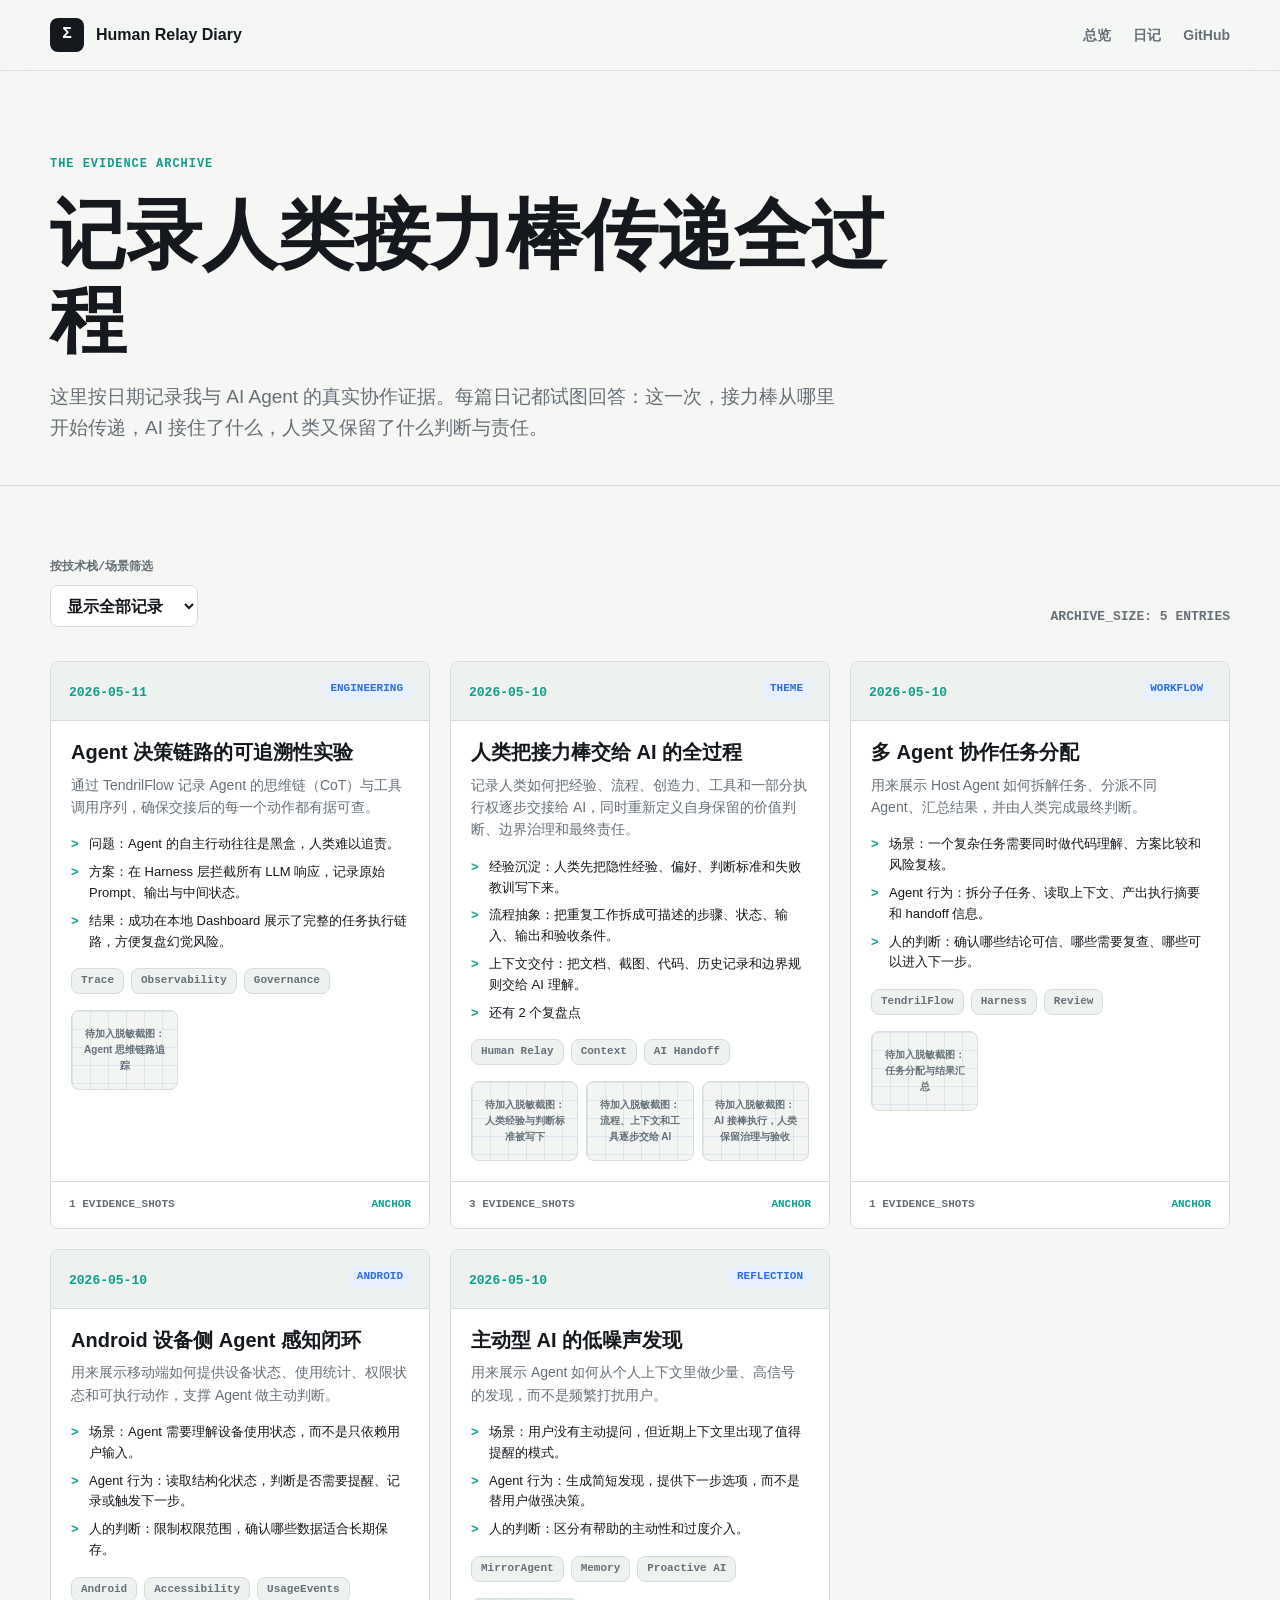
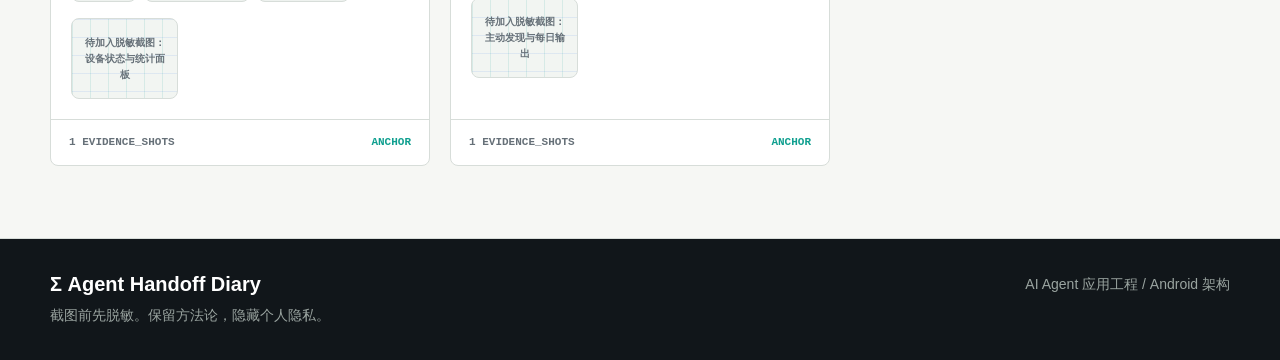
==== commit 169b910b: "Simplify site to overview and diary" ====
--- a/diary.html
+++ b/diary.html
@@ -3,8 +3,8 @@
 <head>
   <meta charset="utf-8" />
   <meta name="viewport" content="width=device-width, initial-scale=1" />
-  <meta name="description" content="苏济华的 AI Agent 工作流日记，持续记录人类将经验、流程、工具和行动权交接给 AI 的日常片段。" />
-  <title>Agent Handoff Diary | 苏济华</title>
+  <meta name="description" content="苏济华的 AI Agent 日记档案，记录人类接力棒传递全过程。" />
+  <title>记录人类接力棒传递全过程 | 日记</title>
   <link rel="stylesheet" href="./styles.css" />
 </head>
 <body>
@@ -12,11 +12,11 @@
     <div class="container nav">
       <a class="brand" href="./index.html">
         <span class="brand-mark">Σ</span>
-        <span>Agent Handoff Diary</span>
+        <span>Human Relay Diary</span>
       </a>
       <nav class="nav-links">
-        <a href="./index.html">首页</a>
-        <a href="#diary">日记流</a>
+        <a href="./index.html">总览</a>
+        <a href="#diary">日记</a>
         <a href="https://github.com/susyimes" target="_blank" rel="noreferrer">GitHub</a>
       </nav>
     </div>
@@ -26,9 +26,9 @@
     <section class="diary-header">
       <div class="container">
         <span class="eyebrow">The Evidence Archive</span>
-        <h1>记录交接发生的每一个瞬间</h1>
-        <p class="lead" style="max-width: 800px; margin-top: 20px; color: var(--fg-muted)">
-          这里按日期记录我与 AI Agent 的真实协作证据。每篇日记都试图回答：这一次，人类把什么交接给了 AI，AI 接住了什么，人类又保留了什么判断与责任。
+        <h1>记录人类接力棒传递全过程</h1>
+        <p class="lead">
+          这里按日期记录我与 AI Agent 的真实协作证据。每篇日记都试图回答：这一次，接力棒从哪里开始传递，AI 接住了什么，人类又保留了什么判断与责任。
         </p>
       </div>
     </section>
@@ -60,7 +60,7 @@
   <footer class="site-footer">
     <div class="container footer-inner">
       <div>
-        <h3 style="margin-bottom: 8px">Σ Agent Handoff Diary</h3>
+        <h3>Σ Agent Handoff Diary</h3>
         <p class="footer-text">截图前先脱敏。保留方法论，隐藏个人隐私。</p>
       </div>
       <p class="footer-text">AI Agent 应用工程 / Android 架构</p>
--- a/styles.css
+++ b/styles.css
@@ -1,32 +1,25 @@
 :root {
-  /* Color Palette - "Engineer Archive" */
-  --bg-paper: #f8f9fa;
-  --bg-panel: #ffffff;
-  --bg-dark: #121416;
-  --fg-ink: #1a1c1e;
-  --fg-muted: #606770;
-  --fg-dim: #9099a3;
-
-  --border-light: #e1e4e8;
-  --border-medium: #cfd4db;
-  --accent-teal: #0d9488;
-  --accent-blue: #2563eb;
-  --accent-gold: #ca8a04;
-  --accent-red: #dc2626;
-
-  --soft-teal: #f0fdfa;
-  --soft-blue: #eff6ff;
-  --soft-gold: #fefce8;
-  --soft-red: #fef2f2;
-
-  --shadow-sm: 0 1px 2px rgba(0,0,0,0.05);
-  --shadow-md: 0 4px 12px rgba(0,0,0,0.08);
-  --shadow-lg: 0 20px 40px rgba(0,0,0,0.12);
-
-  --font-main: "Inter", -apple-system, BlinkMacSystemFont, "Segoe UI", Roboto, "Helvetica Neue", Arial, sans-serif;
-  --font-mono: "JetBrains Mono", "SFMono-Regular", Consolas, "Liberation Mono", Menlo, monospace;
-
-  --site-width: 1200px;
+  --bg: #f6f7f4;
+  --ink: #15191d;
+  --muted: #667078;
+  --panel: #ffffff;
+  --line: #d7ddd9;
+  --console: #101417;
+  --console-2: #171d21;
+  --console-line: #2b3439;
+  --console-text: #e7ece9;
+  --console-muted: #9ba7a2;
+  --teal: #0f9f8f;
+  --blue: #2f6eea;
+  --gold: #bc7a12;
+  --red: #d14c36;
+  --soft-teal: #e3f6f1;
+  --soft-blue: #e8efff;
+  --soft-gold: #f5ead0;
+  --shadow: 0 18px 44px rgba(17, 24, 28, 0.12);
+  --mono: "JetBrains Mono", "SFMono-Regular", Consolas, "Liberation Mono", Menlo, monospace;
+  --sans: Inter, -apple-system, BlinkMacSystemFont, "Segoe UI", "Microsoft YaHei", sans-serif;
+  --site-width: 1180px;
 }
 
 * {
@@ -39,492 +32,573 @@
 
 body {
   margin: 0;
-  background: var(--bg-paper);
-  color: var(--fg-ink);
-  font-family: var(--font-main);
+  background: var(--bg);
+  color: var(--ink);
+  font-family: var(--sans);
   line-height: 1.6;
   -webkit-font-smoothing: antialiased;
 }
 
-/* Typography */
-h1, h2, h3, h4 {
+a {
+  color: inherit;
+}
+
+h1,
+h2,
+h3,
+h4,
+p {
   margin: 0;
-  font-weight: 800;
-  line-height: 1.1;
-  letter-spacing: -0.02em;
-}
-
-h1 { font-size: clamp(2.5rem, 8vw, 5rem); }
-h2 { font-size: clamp(1.75rem, 4vw, 2.5rem); }
-h3 { font-size: 1.25rem; }
-
-p { margin: 0; }
-
-.mono {
-  font-family: var(--font-mono);
-  font-size: 0.85em;
-  letter-spacing: -0.01em;
-}
-
-.eyebrow {
-  display: inline-block;
-  font-family: var(--font-mono);
-  font-size: 12px;
-  font-weight: 600;
-  text-transform: uppercase;
-  color: var(--accent-teal);
-  margin-bottom: 1rem;
-  letter-spacing: 0.1em;
-}
-
-/* Layout */
+}
+
+h1,
+h2,
+h3,
+h4 {
+  line-height: 1.12;
+  letter-spacing: 0;
+}
+
+h1 {
+  max-width: 880px;
+  font-size: 76px;
+  font-weight: 900;
+}
+
+h2 {
+  font-size: 36px;
+  font-weight: 850;
+}
+
+h3 {
+  font-size: 20px;
+  font-weight: 820;
+}
+
 .container {
   width: min(var(--site-width), calc(100% - 40px));
   margin: 0 auto;
 }
 
-.section {
-  padding: 100px 0;
-  border-bottom: 1px solid var(--border-light);
-}
-
-.section-head {
-  max-width: 800px;
-  margin-bottom: 60px;
-}
-
-.section-head p {
-  margin-top: 20px;
-  font-size: 1.15rem;
-  color: var(--fg-muted);
-}
-
-/* Navigation */
+.mono,
+.eyebrow,
+.panel-kicker,
+.tag,
+.project-id,
+.entry-date,
+.entry-type,
+.entry-shots-count,
+.archive-counter {
+  font-family: var(--mono);
+}
+
+.eyebrow {
+  display: inline-flex;
+  margin-bottom: 18px;
+  color: var(--teal);
+  font-size: 12px;
+  font-weight: 800;
+  letter-spacing: 0.08em;
+  text-transform: uppercase;
+}
+
 .site-header {
   position: sticky;
   top: 0;
-  z-index: 100;
-  background: rgba(248, 249, 250, 0.8);
-  backdrop-filter: blur(12px);
-  border-bottom: 1px solid var(--border-light);
+  z-index: 20;
+  border-bottom: 1px solid rgba(215, 221, 217, 0.85);
+  background: rgba(246, 247, 244, 0.9);
+  backdrop-filter: blur(16px);
 }
 
 .nav {
-  height: 72px;
+  min-height: 70px;
   display: flex;
   align-items: center;
   justify-content: space-between;
+  gap: 24px;
 }
 
 .brand {
-  display: flex;
+  display: inline-flex;
   align-items: center;
   gap: 12px;
+  color: var(--ink);
   text-decoration: none;
-  color: var(--fg-ink);
-  font-weight: 800;
-  font-size: 1.1rem;
+  font-weight: 850;
 }
 
 .brand-mark {
-  width: 32px;
-  height: 32px;
-  background: var(--fg-ink);
-  color: #fff;
+  width: 34px;
+  height: 34px;
   display: grid;
   place-items: center;
-  border-radius: 6px;
-  font-family: var(--font-mono);
-  font-size: 18px;
+  border-radius: 8px;
+  background: var(--ink);
+  color: #ffffff;
+  font-family: var(--mono);
+  font-weight: 900;
 }
 
 .nav-links {
   display: flex;
-  gap: 24px;
+  align-items: center;
+  gap: 22px;
+  flex-wrap: wrap;
 }
 
 .nav-links a {
+  color: var(--muted);
+  font-size: 14px;
+  font-weight: 750;
   text-decoration: none;
-  font-size: 14px;
-  font-weight: 600;
-  color: var(--fg-muted);
-  transition: color 0.2s;
 }
 
 .nav-links a:hover {
-  color: var(--fg-ink);
-}
-
-/* Buttons */
+  color: var(--ink);
+}
+
+.overview-shell {
+  padding: 72px 0 86px;
+}
+
+.handoff-console {
+  display: grid;
+  gap: 26px;
+}
+
+.console-hero {
+  display: grid;
+  grid-template-columns: minmax(0, 1.08fr) minmax(320px, 0.92fr);
+  gap: 34px;
+  align-items: stretch;
+}
+
+.hero-copy {
+  min-height: 520px;
+  display: flex;
+  flex-direction: column;
+  justify-content: center;
+}
+
+.lead {
+  max-width: 820px;
+  margin-top: 26px;
+  color: var(--muted);
+  font-size: 19px;
+}
+
+.diary-header .lead {
+  max-width: 800px;
+  margin-top: 20px;
+}
+
+.hero-actions {
+  margin-top: 34px;
+  display: flex;
+  gap: 12px;
+  flex-wrap: wrap;
+}
+
 .button {
+  min-height: 46px;
   display: inline-flex;
   align-items: center;
-  padding: 12px 24px;
-  border-radius: 8px;
-  font-weight: 700;
+  justify-content: center;
+  padding: 0 18px;
+  border: 1px solid var(--ink);
+  border-radius: 8px;
+  font-weight: 850;
   text-decoration: none;
-  transition: all 0.2s;
-  cursor: pointer;
 }
 
 .button-primary {
-  background: var(--fg-ink);
-  color: #fff;
-  border: 1px solid var(--fg-ink);
-}
-
-.button-primary:hover {
-  background: #333;
-  transform: translateY(-1px);
+  background: var(--ink);
+  color: #ffffff;
 }
 
 .button-secondary {
   background: transparent;
-  color: var(--fg-ink);
-  border: 1px solid var(--border-medium);
-}
-
-.button-secondary:hover {
-  background: var(--bg-panel);
-  border-color: var(--fg-ink);
-}
-
-/* Hero Section */
-.hero {
-  padding: 120px 0 80px;
-  display: grid;
-  grid-template-columns: 1.1fr 0.9fr;
-  gap: 60px;
-  align-items: center;
-}
-
-.hero-content .lead {
-  font-size: 1.25rem;
-  color: var(--fg-muted);
-  margin: 30px 0 40px;
-  max-width: 600px;
-  line-height: 1.5;
-}
-
-.hero-actions {
-  display: flex;
-  gap: 16px;
-}
-
-/* Hero Visual - Handoff Metaphor */
-.hero-visual {
-  position: relative;
-  background: var(--bg-panel);
-  border: 1px solid var(--border-medium);
-  border-radius: 12px;
-  box-shadow: var(--shadow-lg);
-  padding: 30px;
-  display: grid;
-  gap: 20px;
-}
-
-.handoff-stage {
-  display: flex;
-  gap: 20px;
-  align-items: center;
-  padding: 15px;
-  border-radius: 8px;
-  border: 1px solid transparent;
-  transition: all 0.3s;
-}
-
-.handoff-stage:hover {
-  background: var(--soft-teal);
-  border-color: var(--accent-teal);
-}
-
-.stage-icon {
-  width: 48px;
-  height: 48px;
-  border-radius: 50%;
+  color: var(--ink);
+}
+
+.relay-core {
+  min-height: 520px;
   display: grid;
   place-items: center;
-  background: var(--bg-paper);
-  border: 1px solid var(--border-light);
-  flex-shrink: 0;
-  font-family: var(--font-mono);
-  font-weight: 700;
-  font-size: 14px;
-}
-
-.stage-info h4 {
-  margin-bottom: 4px;
-  font-size: 1rem;
-}
-
-.stage-info p {
-  font-size: 0.85rem;
-  color: var(--fg-muted);
-}
-
-/* Card Grid */
-.grid {
-  display: grid;
-  gap: 24px;
-}
-
-.grid-2 { grid-template-columns: repeat(2, 1fr); }
-.grid-3 { grid-template-columns: repeat(3, 1fr); }
-.grid-4 { grid-template-columns: repeat(4, 1fr); }
-
-.card {
-  background: var(--bg-panel);
-  border: 1px solid var(--border-light);
-  border-radius: 12px;
-  padding: 24px;
-  transition: all 0.2s;
-  text-decoration: none;
-  color: inherit;
-  display: block;
-}
-
-.card:hover {
-  border-color: var(--border-medium);
-  box-shadow: var(--shadow-md);
-  transform: translateY(-2px);
-}
-
-.card h3 {
-  margin-bottom: 12px;
-}
-
-.card p {
-  color: var(--fg-muted);
-  font-size: 0.95rem;
-}
-
-.tag-row {
-  display: flex;
-  flex-wrap: wrap;
-  gap: 8px;
-  margin-top: 20px;
-}
-
-.tag {
-  font-family: var(--font-mono);
-  font-size: 11px;
-  font-weight: 600;
-  padding: 4px 10px;
-  background: var(--bg-paper);
-  border: 1px solid var(--border-light);
-  border-radius: 4px;
-  color: var(--fg-muted);
-}
-
-/* Project Specific */
-.project-list {
-  display: grid;
-  gap: 16px;
-}
-
-.project-item {
-  display: flex;
-  align-items: flex-start;
-  gap: 20px;
-  padding: 24px;
-  background: var(--bg-panel);
-  border: 1px solid var(--border-light);
-  border-radius: 12px;
-  text-decoration: none;
-  color: inherit;
-}
-
-.project-id {
-  font-family: var(--font-mono);
-  font-size: 14px;
-  font-weight: 800;
-  color: var(--fg-dim);
-  padding-top: 2px;
-}
-
-.project-item:hover {
-  border-color: var(--accent-teal);
-}
-
-.project-item.is-private {
-  cursor: default;
-}
-
-.project-item.is-private:hover {
-  border-color: var(--border-light);
-}
-
-/* Gallery / Diary List */
-.shot-card {
-  overflow: hidden;
-  border: 1px solid var(--border-light);
-  border-radius: 12px;
-  background: var(--bg-panel);
-}
-
-.shot-preview {
-  aspect-ratio: 16/10;
-  background: #f1f3f5;
-  border-bottom: 1px solid var(--border-light);
-  display: grid;
-  place-items: center;
-  color: var(--fg-dim);
-  font-weight: 700;
   position: relative;
   overflow: hidden;
-}
-
-.shot-preview::after {
+  border: 1px solid var(--console-line);
+  border-radius: 8px;
+  background:
+    repeating-linear-gradient(90deg, rgba(255, 255, 255, 0.035) 0 1px, transparent 1px 42px),
+    repeating-linear-gradient(180deg, rgba(255, 255, 255, 0.035) 0 1px, transparent 1px 42px),
+    var(--console);
+  box-shadow: var(--shadow);
+}
+
+.relay-core::before,
+.relay-core::after {
   content: "";
   position: absolute;
-  inset: 0;
-  background: linear-gradient(135deg, rgba(13,148,136,0.05) 0%, transparent 100%);
-}
-
-.shot-body {
+  border: 1px solid rgba(15, 159, 143, 0.26);
+  border-radius: 999px;
+}
+
+.relay-core::before {
+  width: 360px;
+  height: 360px;
+}
+
+.relay-core::after {
+  width: 230px;
+  height: 230px;
+}
+
+.core-ring {
+  z-index: 1;
+  width: 154px;
+  height: 154px;
+  display: grid;
+  place-items: center;
+  border: 1px solid rgba(231, 236, 233, 0.32);
+  border-radius: 999px;
+  background: var(--console-2);
+  color: var(--console-text);
+}
+
+.core-symbol {
+  font-family: var(--mono);
+  font-size: 54px;
+  font-weight: 900;
+}
+
+.core-label {
+  margin-top: -44px;
+  color: var(--console-muted);
+  font-size: 12px;
+  font-family: var(--mono);
+  text-transform: uppercase;
+}
+
+.core-path {
+  position: absolute;
+  left: 28px;
+  right: 28px;
+  bottom: 28px;
+  display: grid;
+  grid-template-columns: auto 1fr auto 1fr auto 1fr auto;
+  align-items: center;
+  gap: 10px;
+  color: var(--console-muted);
+  font-family: var(--mono);
+  font-size: 12px;
+  font-weight: 850;
+}
+
+.core-path i {
+  height: 1px;
+  background: var(--console-line);
+}
+
+.overview-dashboard {
+  display: grid;
+  grid-template-columns: repeat(12, minmax(0, 1fr));
+  grid-auto-rows: minmax(118px, auto);
+  gap: 14px;
+  padding: 18px;
+  border: 1px solid var(--console-line);
+  border-radius: 8px;
+  background: var(--console);
+  box-shadow: var(--shadow);
+}
+
+.dashboard-panel {
+  min-width: 0;
   padding: 20px;
-}
-
-/* Diary Page Layout */
+  border: 1px solid var(--console-line);
+  border-radius: 8px;
+  background: var(--console-2);
+  color: var(--console-text);
+}
+
+.dashboard-panel p {
+  margin-top: 12px;
+  color: var(--console-muted);
+  font-size: 15px;
+}
+
+.panel-kicker {
+  display: inline-flex;
+  margin-bottom: 12px;
+  color: var(--teal);
+  font-size: 11px;
+  font-weight: 900;
+  letter-spacing: 0.08em;
+  text-transform: uppercase;
+}
+
+.manifesto-panel {
+  grid-column: span 5;
+  grid-row: span 2;
+}
+
+.transfer-panel {
+  grid-column: span 7;
+  grid-row: span 2;
+}
+
+.evidence-panel {
+  grid-column: span 4;
+  grid-row: span 2;
+}
+
+.projects-panel {
+  grid-column: span 5;
+  grid-row: span 2;
+}
+
+.android-panel {
+  grid-column: span 3;
+  grid-row: span 2;
+}
+
+.diary-panel {
+  grid-column: span 5;
+}
+
+.governance-panel {
+  grid-column: span 7;
+}
+
+.transfer-lanes {
+  display: grid;
+  grid-template-columns: repeat(4, minmax(0, 1fr));
+  gap: 10px;
+}
+
+.transfer-lanes div {
+  min-height: 180px;
+  display: flex;
+  flex-direction: column;
+  justify-content: space-between;
+  padding: 14px;
+  border: 1px solid var(--console-line);
+  border-radius: 8px;
+  background: #12181c;
+}
+
+.transfer-lanes b {
+  color: var(--gold);
+  font-family: var(--mono);
+  font-size: 12px;
+}
+
+.transfer-lanes strong {
+  display: block;
+  color: var(--console-text);
+  font-size: 17px;
+}
+
+.transfer-lanes span {
+  color: var(--console-muted);
+  font-size: 13px;
+}
+
+.evidence-wall,
+.project-matrix,
+.governance-strip {
+  display: flex;
+  flex-wrap: wrap;
+  gap: 9px;
+}
+
+.evidence-wall a,
+.project-matrix a,
+.project-matrix span,
+.governance-strip span {
+  min-height: 34px;
+  display: inline-flex;
+  align-items: center;
+  padding: 0 11px;
+  border: 1px solid var(--console-line);
+  border-radius: 8px;
+  background: #10161a;
+  color: var(--console-text);
+  font-size: 13px;
+  font-weight: 800;
+  text-decoration: none;
+}
+
+.evidence-wall a:hover,
+.project-matrix a:hover {
+  border-color: var(--teal);
+}
+
+.text-link {
+  display: inline-flex;
+  margin-top: 16px;
+  color: var(--teal);
+  font-weight: 900;
+  text-decoration: none;
+}
+
+.section {
+  padding: 72px 0;
+  border-bottom: 1px solid var(--line);
+}
+
 .diary-header {
-  padding: 80px 0 40px;
-  border-bottom: 1px solid var(--border-light);
+  padding: 78px 0 42px;
+  border-bottom: 1px solid var(--line);
 }
 
 .diary-controls {
   display: flex;
   justify-content: space-between;
   align-items: flex-end;
-  margin-bottom: 40px;
-  padding-top: 40px;
+  gap: 18px;
+  margin-bottom: 34px;
+}
+
+.filter-group {
+  display: grid;
+  gap: 8px;
+}
+
+.filter-label {
+  color: var(--muted);
+  font-family: var(--mono);
+  font-size: 12px;
+  font-weight: 850;
+}
+
+select {
+  min-height: 42px;
+  padding: 0 12px;
+  border: 1px solid var(--line);
+  border-radius: 8px;
+  background: var(--panel);
+  color: var(--ink);
+  font: inherit;
+  font-weight: 760;
 }
 
 .archive-counter {
-  font-size: 14px;
-  color: var(--fg-dim);
-  font-weight: 700;
-}
-
-.filter-group {
-  display: flex;
-  flex-direction: column;
-  gap: 8px;
-}
-
-.filter-label {
-  font-family: var(--font-mono);
-  font-size: 12px;
-  font-weight: 700;
-  color: var(--fg-muted);
-}
-
-select {
-  padding: 8px 16px;
-  border-radius: 8px;
-  border: 1px solid var(--border-medium);
-  background: var(--bg-panel);
-  font-family: inherit;
-  font-weight: 600;
-  cursor: pointer;
+  color: var(--muted);
+  font-size: 13px;
+  font-weight: 850;
 }
 
 .entry-list {
   display: grid;
-  grid-template-columns: repeat(auto-fill, minmax(350px, 1fr));
-  gap: 30px;
+  grid-template-columns: repeat(auto-fill, minmax(330px, 1fr));
+  gap: 20px;
 }
 
 .archive-loading {
   grid-column: 1 / -1;
+  padding: 54px;
   text-align: center;
-  padding: 60px;
-}
-
+}
+
+.card,
 .entry-card {
+  border: 1px solid var(--line);
+  border-radius: 8px;
+  background: var(--panel);
+}
+
+.card {
+  padding: 24px;
+}
+
+.entry-card {
   display: flex;
   flex-direction: column;
-  background: var(--bg-panel);
-  border: 1px solid var(--border-light);
-  border-radius: 12px;
   overflow: hidden;
-  transition: transform 0.2s, box-shadow 0.2s;
-}
-
-.entry-card:hover {
-  transform: translateY(-4px);
-  box-shadow: var(--shadow-lg);
 }
 
 .entry-top {
-  padding: 20px;
-  border-bottom: 1px solid var(--border-light);
-  background: var(--bg-paper);
+  padding: 16px 18px;
+  border-bottom: 1px solid var(--line);
+  background: #eef2ef;
 }
 
 .entry-date {
-  font-family: var(--font-mono);
+  color: var(--teal);
   font-size: 13px;
-  color: var(--accent-teal);
-  font-weight: 700;
+  font-weight: 850;
 }
 
 .entry-type {
   float: right;
-  font-family: var(--font-mono);
+  padding: 2px 8px;
+  border-radius: 8px;
+  background: var(--soft-blue);
+  color: var(--blue);
   font-size: 11px;
+  font-weight: 850;
   text-transform: uppercase;
-  background: var(--soft-blue);
-  color: var(--accent-blue);
-  padding: 2px 8px;
-  border-radius: 4px;
 }
 
 .entry-main {
-  padding: 24px;
-  flex-grow: 1;
-}
-
-.entry-main h3 {
-  margin-bottom: 12px;
-  line-height: 1.3;
+  flex: 1;
+  padding: 20px;
 }
 
 .entry-main p {
-  font-size: 0.9rem;
-  color: var(--fg-muted);
-  margin-bottom: 16px;
+  margin-top: 10px;
+  color: var(--muted);
+  font-size: 14px;
 }
 
 .entry-notes {
+  display: grid;
+  gap: 7px;
+  margin: 16px 0 0;
+  padding: 0;
   list-style: none;
-  padding: 0;
-  margin: 0;
-  display: flex;
-  flex-direction: column;
-  gap: 8px;
 }
 
 .entry-notes li {
   position: relative;
   padding-left: 18px;
-  font-size: 0.85rem;
-  color: var(--fg-ink);
+  color: var(--ink);
+  font-size: 13px;
 }
 
 .entry-notes li::before {
-  content: "→";
+  content: ">";
   position: absolute;
   left: 0;
-  color: var(--accent-teal);
-  font-weight: 800;
+  color: var(--teal);
+  font-weight: 900;
 }
 
 .entry-more-note {
-  color: var(--fg-dim);
+  color: var(--muted);
+}
+
+.tag-row {
+  display: flex;
+  flex-wrap: wrap;
+  gap: 7px;
+  margin-top: 16px;
+}
+
+.tag {
+  padding: 3px 9px;
+  border: 1px solid var(--line);
+  border-radius: 8px;
+  background: #eef2ef;
+  color: var(--muted);
+  font-size: 11px;
+  font-weight: 820;
 }
 
 .entry-evidence-grid {
-  margin-top: 18px;
+  margin-top: 16px;
   display: grid;
   grid-template-columns: repeat(3, minmax(0, 1fr));
   gap: 8px;
@@ -535,103 +609,166 @@
 .evidence-more {
   width: 100%;
   aspect-ratio: 4 / 3;
-  border: 1px solid var(--border-light);
+  border: 1px solid var(--line);
   border-radius: 8px;
   object-fit: cover;
   background:
-    linear-gradient(90deg, rgba(13, 148, 136, 0.12) 1px, transparent 1px),
-    linear-gradient(180deg, rgba(37, 99, 235, 0.10) 1px, transparent 1px),
-    var(--bg-paper);
-  background-size: 18px 18px;
+    repeating-linear-gradient(90deg, rgba(15, 159, 143, 0.12) 0 1px, transparent 1px 18px),
+    repeating-linear-gradient(180deg, rgba(47, 110, 234, 0.10) 0 1px, transparent 1px 18px),
+    #f2f5f2;
 }
 
 .evidence-placeholder,
 .evidence-more {
   display: grid;
   place-items: center;
-  padding: 10px;
-  color: var(--fg-dim);
-  font-size: 11px;
-  font-weight: 700;
+  padding: 8px;
+  color: var(--muted);
+  font-size: 10px;
+  font-weight: 820;
   text-align: center;
 }
 
-.entry-anchor {
-  font-size: 12px;
-  font-weight: 700;
-  color: var(--accent-teal);
-  text-decoration: none;
-}
-
 .entry-footer {
-  padding: 16px 24px;
-  border-top: 1px solid var(--border-light);
+  padding: 14px 18px;
+  border-top: 1px solid var(--line);
   display: flex;
   align-items: center;
   justify-content: space-between;
-}
-
-.entry-shots-count {
-  font-size: 12px;
-  color: var(--fg-dim);
-  font-weight: 600;
-}
-
-/* Footer */
+  gap: 10px;
+}
+
+.entry-shots-count,
+.entry-anchor {
+  color: var(--muted);
+  font-size: 11px;
+  font-weight: 850;
+}
+
+.entry-anchor {
+  color: var(--teal);
+  text-decoration: none;
+}
+
 .site-footer {
-  padding: 60px 0;
-  background: var(--bg-dark);
-  color: #fff;
+  padding: 34px 0;
+  border-top: 1px solid var(--line);
+  background: #11161a;
+  color: #ffffff;
+}
+
+.site-footer h3 {
+  margin-bottom: 8px;
+}
+
+.accent-red {
+  color: var(--red);
 }
 
 .footer-inner {
   display: flex;
   justify-content: space-between;
-  align-items: center;
+  gap: 16px;
+  flex-wrap: wrap;
 }
 
 .footer-text {
+  color: #9aa4a0;
   font-size: 14px;
-  color: #888;
-}
-
-/* Responsive */
-@media (max-width: 960px) {
-  .hero {
+}
+
+@media (max-width: 980px) {
+  h1 {
+    font-size: 54px;
+  }
+
+  .console-hero {
     grid-template-columns: 1fr;
-    text-align: center;
-    padding: 80px 0 60px;
-  }
-
-  .hero-content .lead {
-    margin-left: auto;
-    margin-right: auto;
-  }
-
-  .hero-actions {
-    justify-content: center;
-  }
-
-  .grid-3, .grid-4 {
-    grid-template-columns: repeat(2, 1fr);
+  }
+
+  .hero-copy,
+  .relay-core {
+    min-height: auto;
+  }
+
+  .relay-core {
+    min-height: 420px;
+  }
+
+  .manifesto-panel,
+  .transfer-panel,
+  .evidence-panel,
+  .projects-panel,
+  .android-panel,
+  .diary-panel,
+  .governance-panel {
+    grid-column: span 12;
+  }
+
+  .transfer-lanes {
+    grid-template-columns: repeat(2, minmax(0, 1fr));
   }
 }
 
 @media (max-width: 640px) {
-  .grid-2, .grid-3, .grid-4 {
-    grid-template-columns: 1fr;
+  .container {
+    width: min(var(--site-width), calc(100% - 28px));
+  }
+
+  h1 {
+    font-size: 40px;
+  }
+
+  h2 {
+    font-size: 28px;
+  }
+
+  .overview-shell {
+    padding-top: 44px;
+  }
+
+  .nav {
+    min-height: auto;
+    padding: 14px 0;
+    align-items: flex-start;
+    flex-direction: column;
   }
 
   .nav-links {
-    display: none;
-  }
-
+    width: 100%;
+    justify-content: space-between;
+    gap: 12px;
+  }
+
+  .hero-actions,
   .diary-controls {
     flex-direction: column;
     align-items: stretch;
-    gap: 20px;
-  }
-
+  }
+
+  .button {
+    width: 100%;
+  }
+
+  .relay-core {
+    min-height: 340px;
+  }
+
+  .core-path {
+    grid-template-columns: 1fr;
+    justify-items: center;
+  }
+
+  .core-path i {
+    width: 1px;
+    height: 18px;
+  }
+
+  .overview-dashboard {
+    padding: 12px;
+  }
+
+  .transfer-lanes,
   .entry-list {
     grid-template-columns: 1fr;
   }
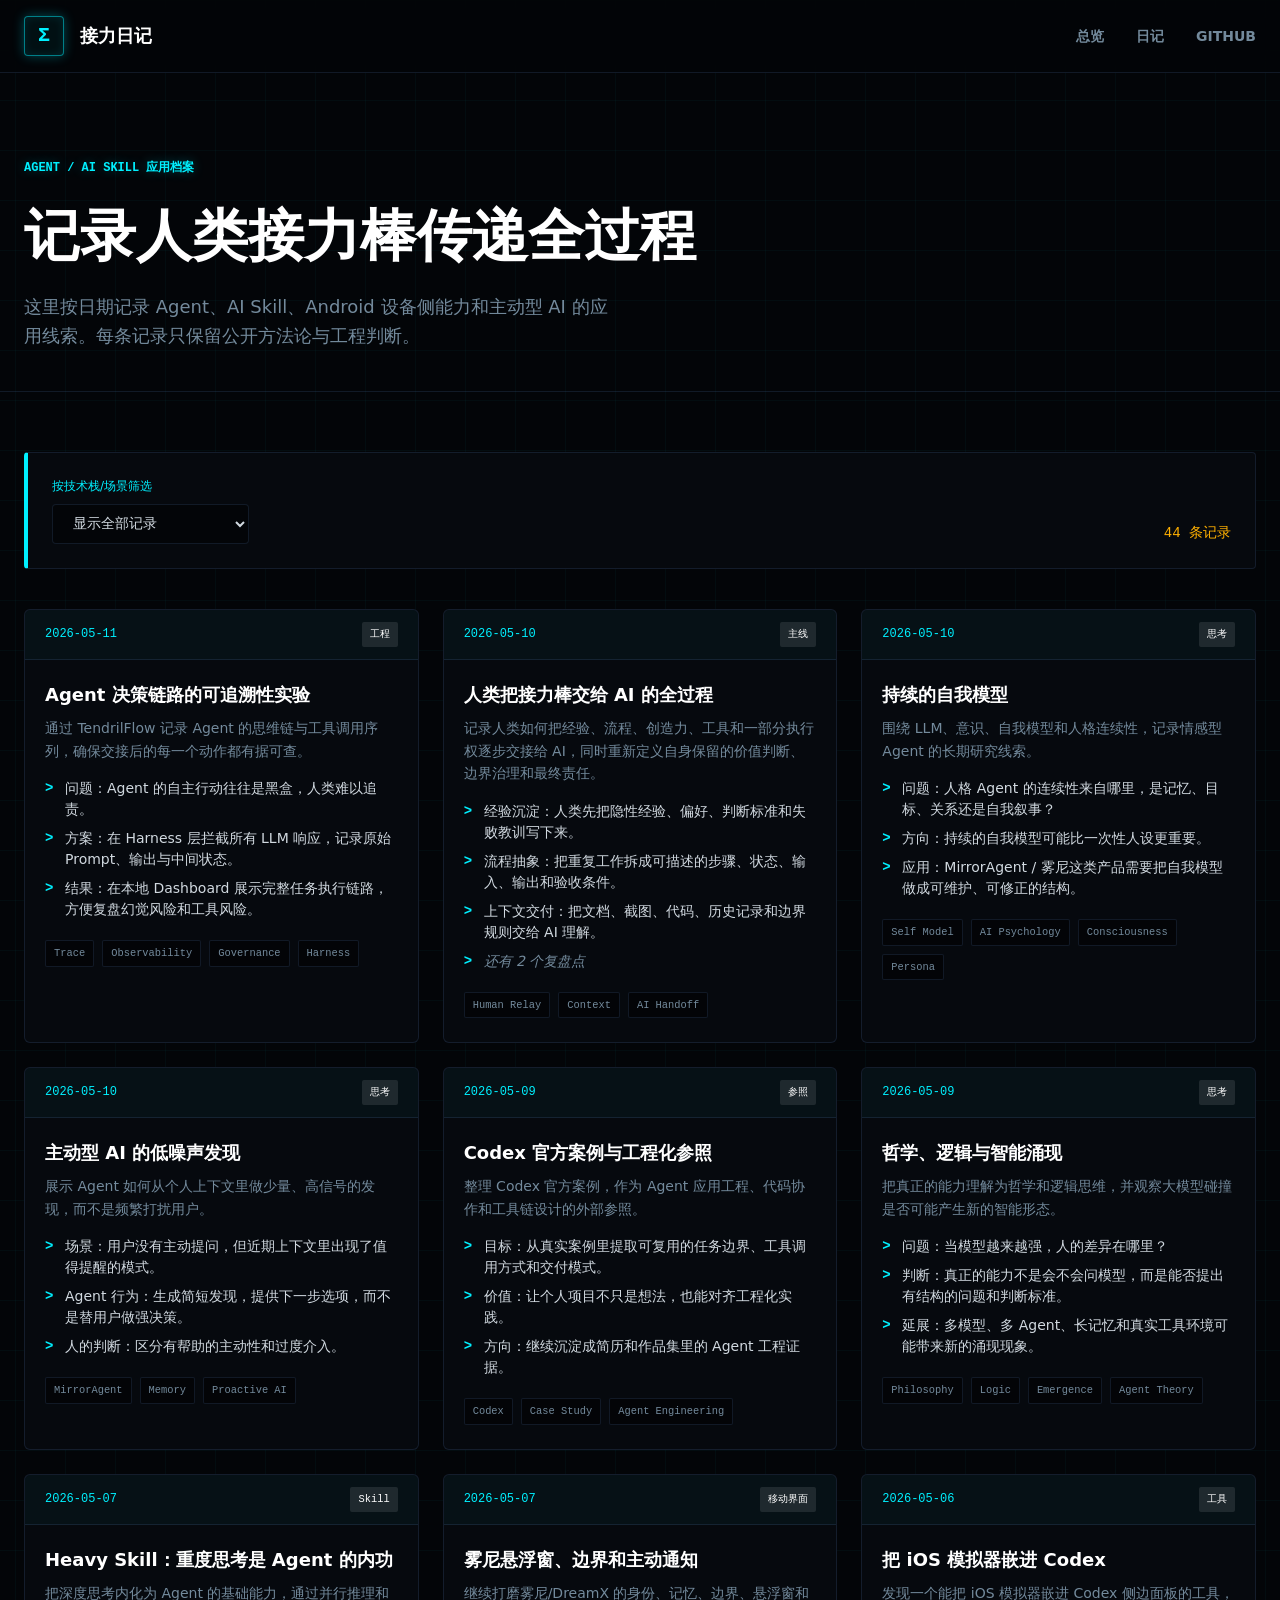
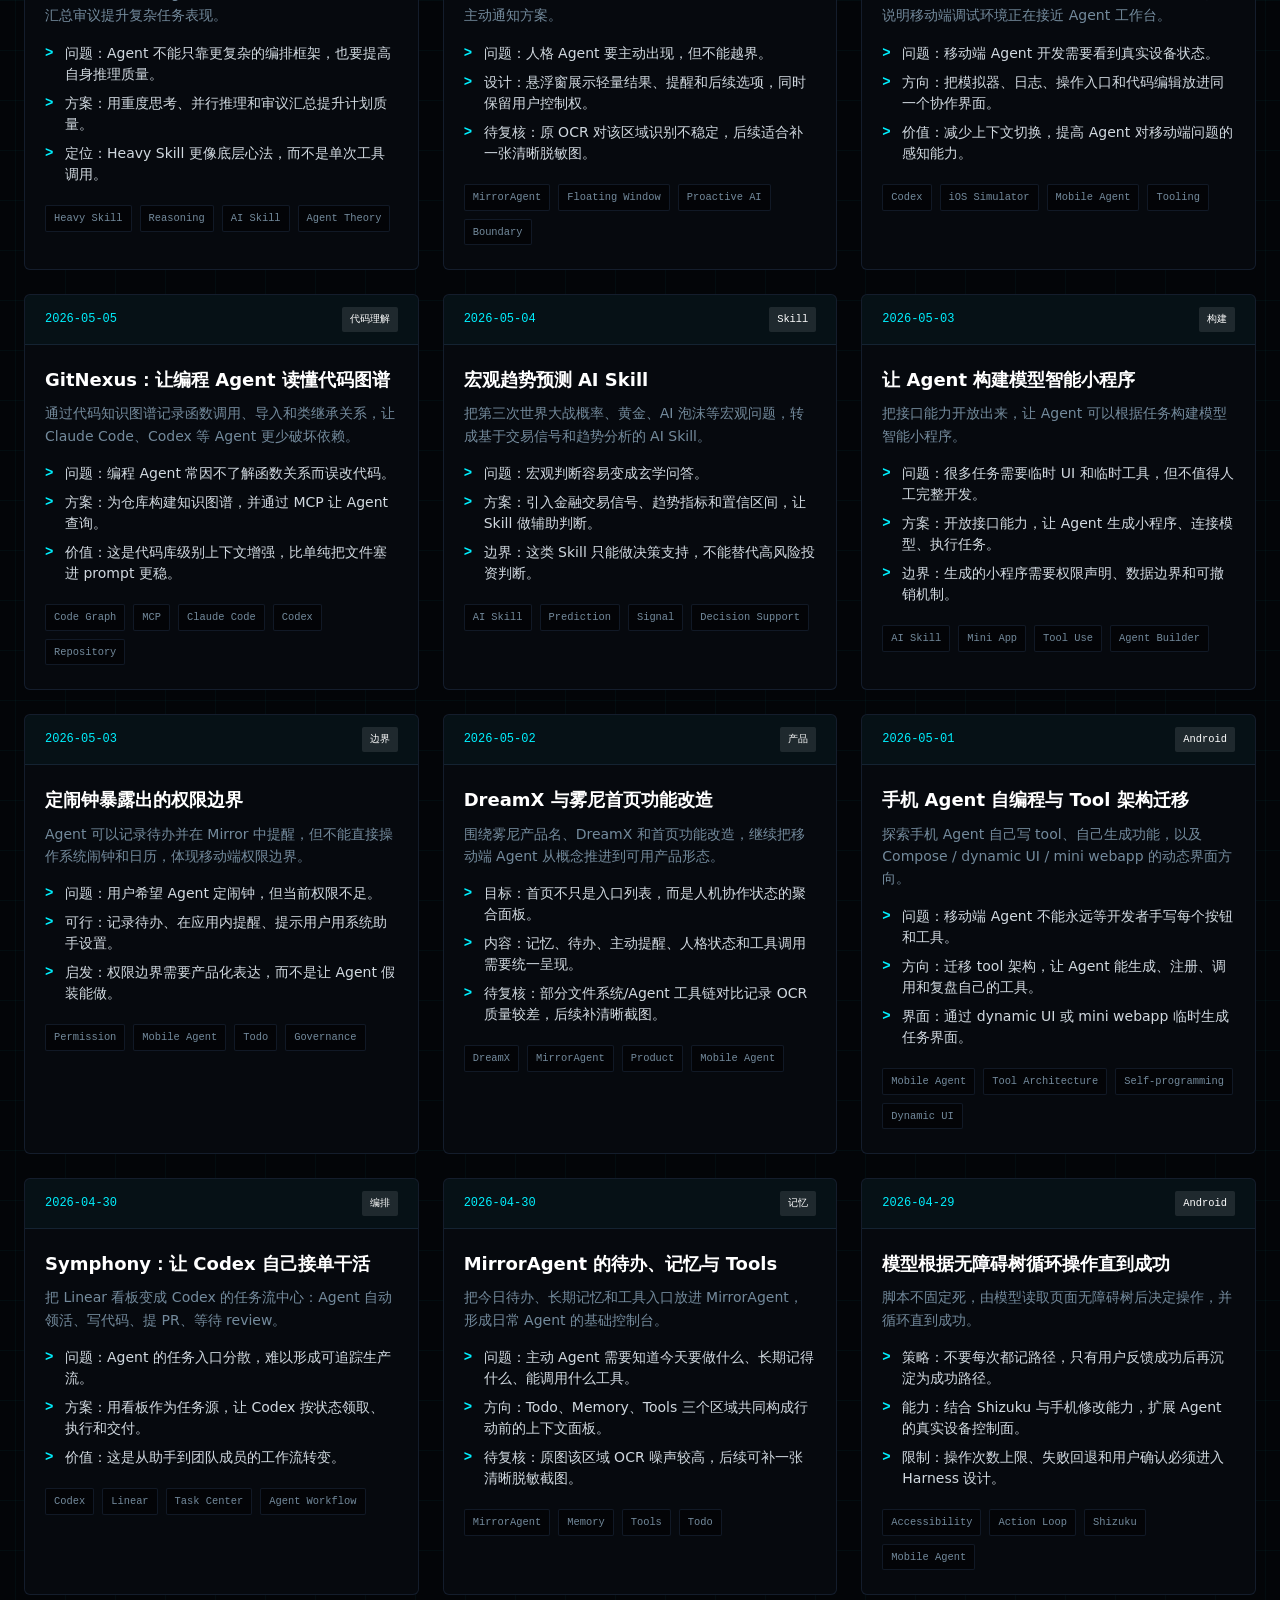
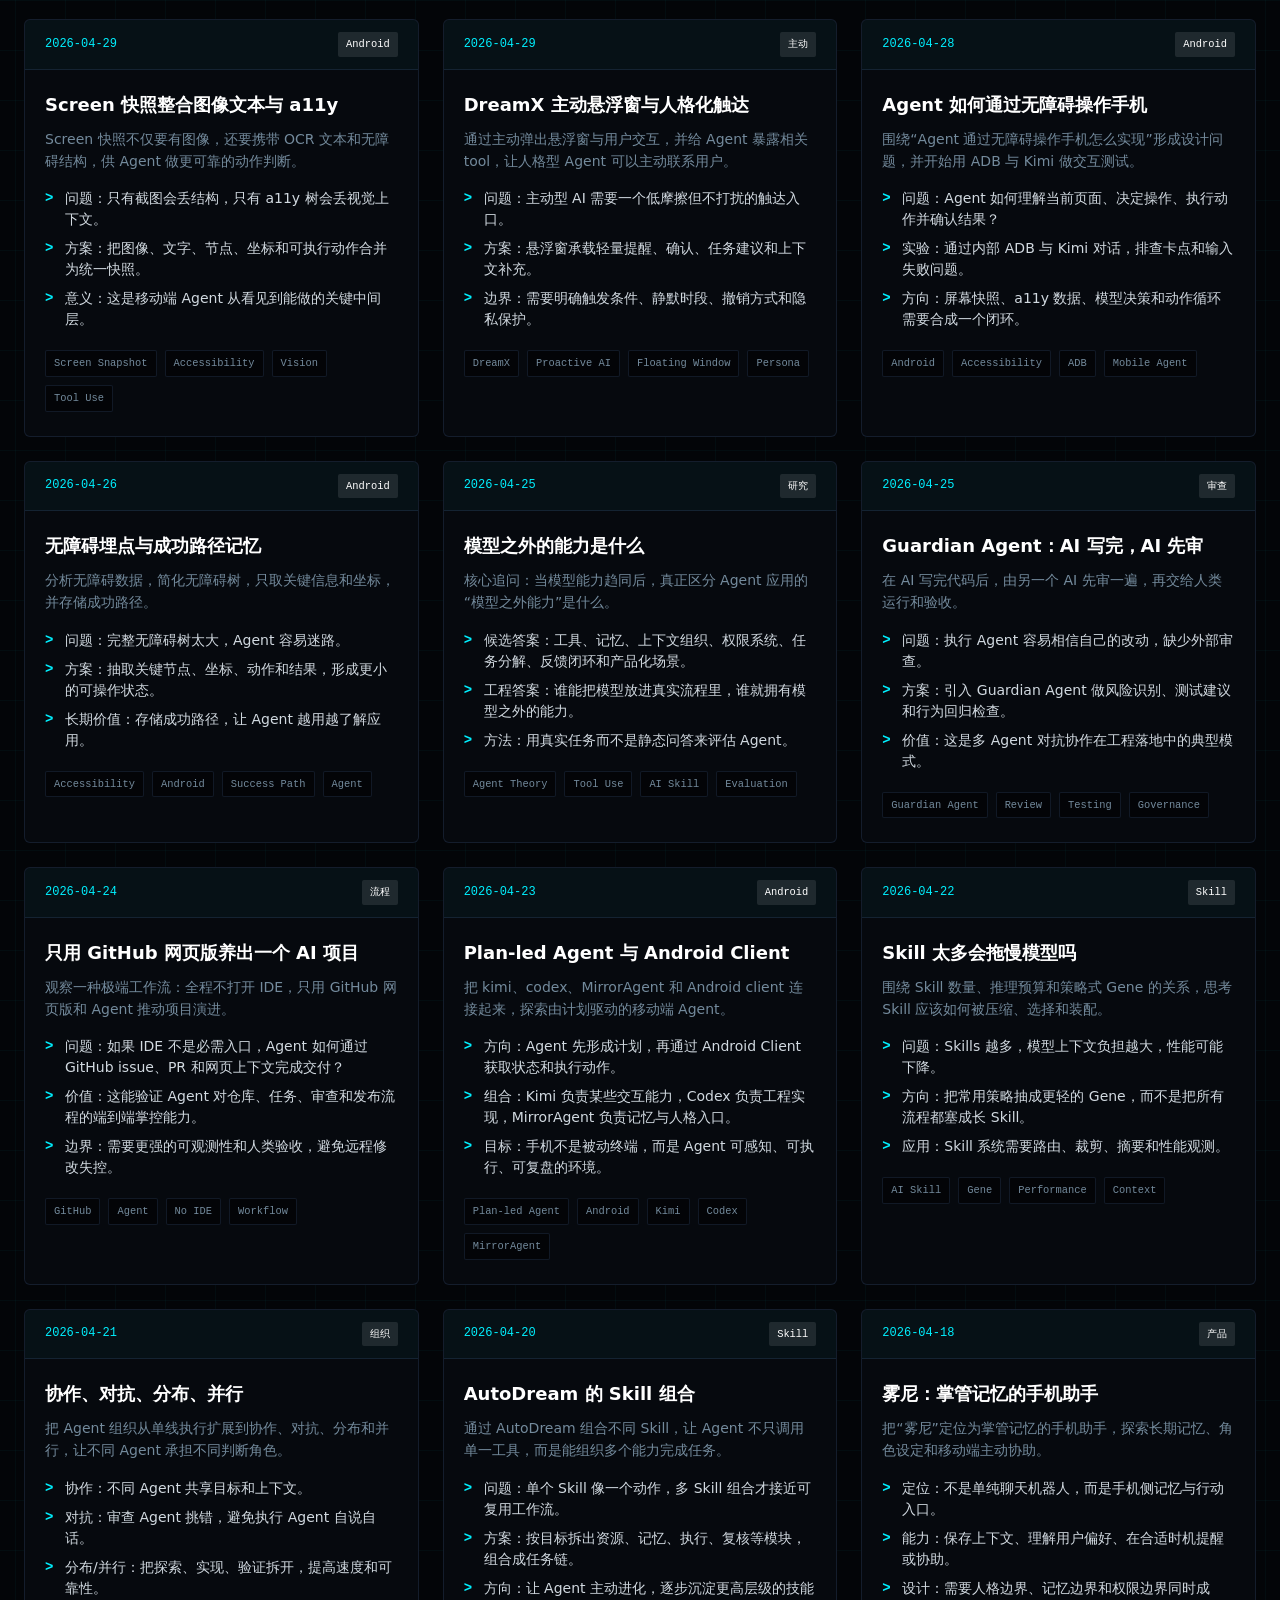
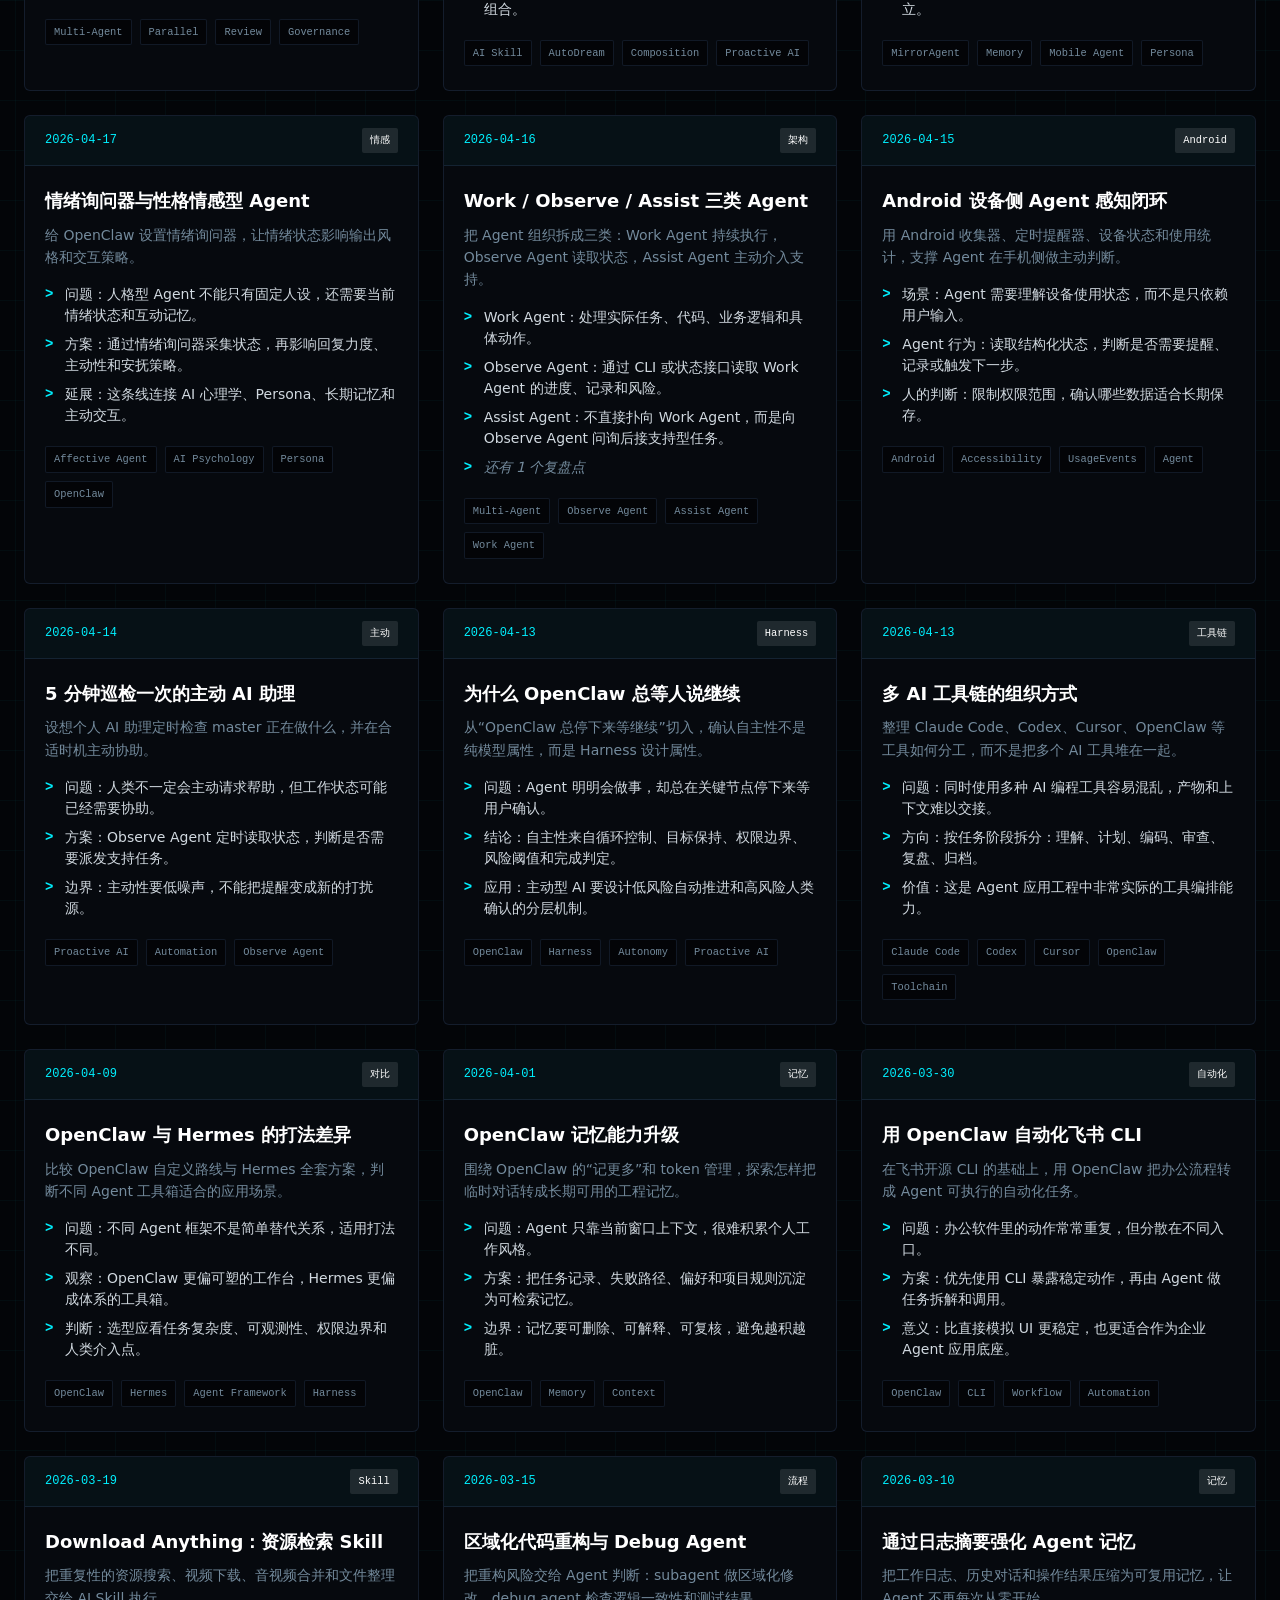
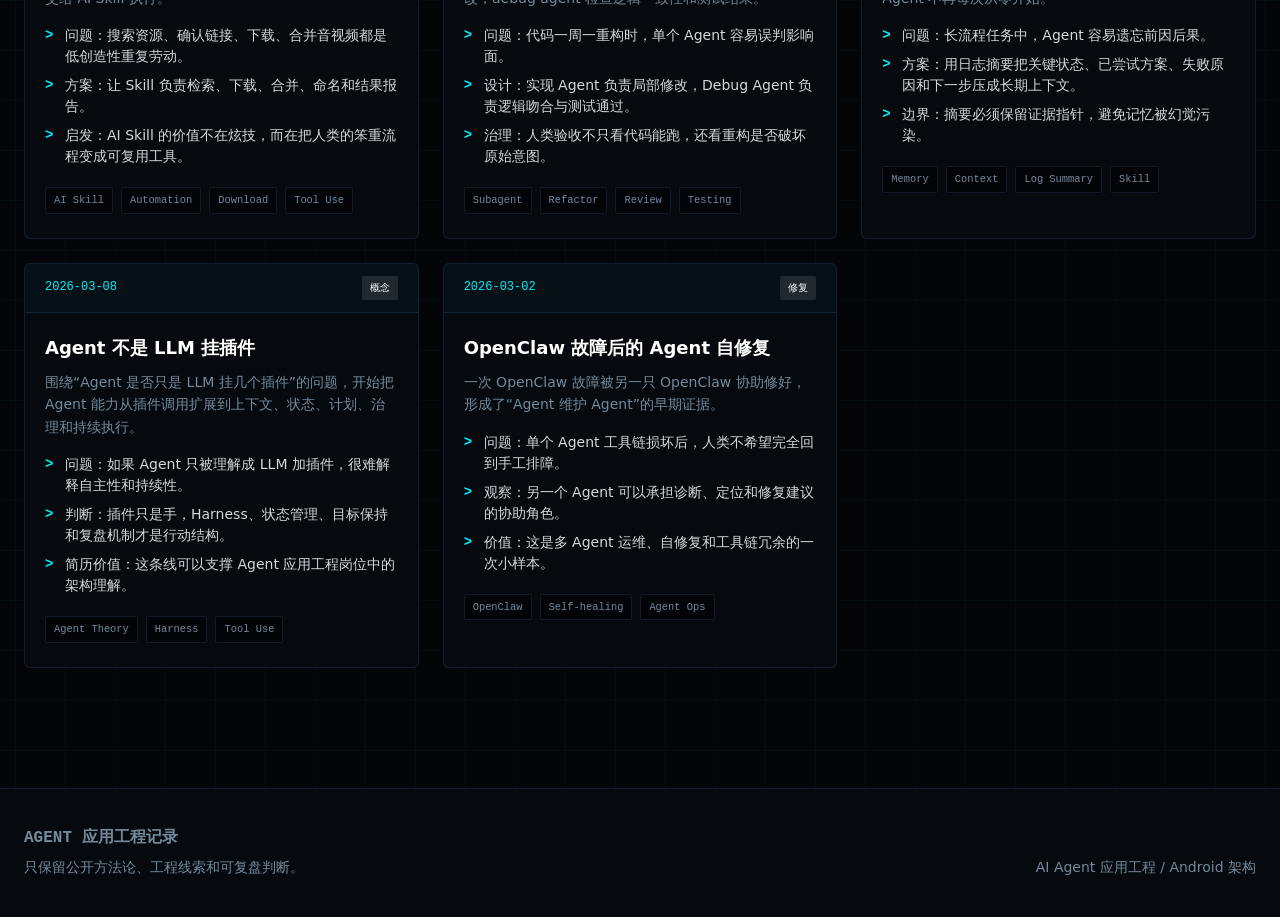
==== commit 6a81b263: "Clean up portfolio UI copy" ====
--- a/diary.html
+++ b/diary.html
@@ -12,7 +12,7 @@
     <div class="container nav">
       <a class="brand" href="./index.html">
         <span class="brand-mark">Σ</span>
-        <span>Human Relay Diary</span>
+        <span>接力日记</span>
       </a>
       <nav class="nav-links">
         <a href="./index.html">总览</a>
@@ -25,10 +25,10 @@
   <main>
     <section class="diary-header">
       <div class="container">
-        <span class="eyebrow">The Evidence Archive</span>
+        <span class="eyebrow">Agent / AI Skill 应用档案</span>
         <h1>记录人类接力棒传递全过程</h1>
         <p class="lead">
-          这里按日期记录我与 AI Agent 的真实协作证据。每篇日记都试图回答：这一次，接力棒从哪里开始传递，AI 接住了什么，人类又保留了什么判断与责任。
+          这里按日期记录 Agent、AI Skill、Android 设备侧能力和主动型 AI 的应用线索。每条记录只保留公开方法论与工程判断。
         </p>
       </div>
     </section>
@@ -43,14 +43,13 @@
             </select>
           </div>
           <div id="statsCounter" class="archive-counter mono">
-            LOADED: 0 ENTRIES
+            0 条记录
           </div>
         </div>
 
         <div id="entryList" class="entry-list" aria-live="polite">
-          <!-- Entries will be injected here -->
           <div class="card archive-loading">
-            <p class="mono">Initializing Archive...</p>
+            <p>正在载入记录...</p>
           </div>
         </div>
       </div>
@@ -60,8 +59,8 @@
   <footer class="site-footer">
     <div class="container footer-inner">
       <div>
-        <h3>Σ Agent Handoff Diary</h3>
-        <p class="footer-text">截图前先脱敏。保留方法论，隐藏个人隐私。</p>
+        <h3>Agent 应用工程记录</h3>
+        <p class="footer-text">只保留公开方法论、工程线索和可复盘判断。</p>
       </div>
       <p class="footer-text">AI Agent 应用工程 / Android 架构</p>
     </div>
--- a/styles.css
+++ b/styles.css
@@ -1,775 +1,530 @@
 :root {
-  --bg: #f6f7f4;
-  --ink: #15191d;
-  --muted: #667078;
-  --panel: #ffffff;
-  --line: #d7ddd9;
-  --console: #101417;
-  --console-2: #171d21;
-  --console-line: #2b3439;
-  --console-text: #e7ece9;
-  --console-muted: #9ba7a2;
-  --teal: #0f9f8f;
-  --blue: #2f6eea;
-  --gold: #bc7a12;
-  --red: #d14c36;
-  --soft-teal: #e3f6f1;
-  --soft-blue: #e8efff;
-  --soft-gold: #f5ead0;
-  --shadow: 0 18px 44px rgba(17, 24, 28, 0.12);
-  --mono: "JetBrains Mono", "SFMono-Regular", Consolas, "Liberation Mono", Menlo, monospace;
-  --sans: Inter, -apple-system, BlinkMacSystemFont, "Segoe UI", "Microsoft YaHei", sans-serif;
-  --site-width: 1180px;
-}
-
-* {
-  box-sizing: border-box;
-}
-
-html {
-  scroll-behavior: smooth;
-}
+  --bg-deep: #030508;
+  --bg-cockpit: #06090e;
+  --bg-panel: rgba(12, 18, 28, 0.65);
+  --bg-panel-hover: rgba(18, 26, 40, 0.85);
+  --border-dim: rgba(60, 90, 130, 0.25);
+  --border-bright: rgba(0, 240, 255, 0.5);
+  --border-amber: rgba(255, 170, 0, 0.5);
+  --text-main: #d1d9e0;
+  --text-muted: #738a9c;
+  --text-bright: #ffffff;
+  --cyan: #00f0ff;
+  --amber: #ffb000;
+  --blue: #3b82f6;
+  --magenta: #d946ef;
+
+  --glow-cyan: 0 0 12px rgba(0, 240, 255, 0.3);
+  --glow-amber: 0 0 12px rgba(255, 176, 0, 0.3);
+
+  --font-sans: 'Inter', system-ui, -apple-system, BlinkMacSystemFont, 'Segoe UI', Roboto, sans-serif;
+  --font-mono: 'JetBrains Mono', 'Fira Code', 'SF Mono', Consolas, monospace;
+  --site-width: 1280px;
+}
+
+* { box-sizing: border-box; }
+html { scroll-behavior: smooth; overflow-x: hidden; }
 
 body {
   margin: 0;
-  background: var(--bg);
-  color: var(--ink);
-  font-family: var(--sans);
+  background-color: var(--bg-deep);
+  color: var(--text-main);
+  font-family: var(--font-sans);
   line-height: 1.6;
   -webkit-font-smoothing: antialiased;
-}
-
-a {
-  color: inherit;
-}
-
-h1,
-h2,
-h3,
-h4,
-p {
-  margin: 0;
-}
-
-h1,
-h2,
-h3,
-h4 {
-  line-height: 1.12;
+  background-image:
+    linear-gradient(rgba(0, 240, 255, 0.03) 1px, transparent 1px),
+    linear-gradient(90deg, rgba(0, 240, 255, 0.03) 1px, transparent 1px);
+  background-size: 50px 50px;
+  background-position: center top;
+  overflow-x: hidden;
+}
+
+a { color: inherit; text-decoration: none; }
+h1, h2, h3, h4, p { margin: 0; }
+h1, h2, h3, h4 { line-height: 1.2; font-weight: 600; color: var(--text-bright); }
+h1 { font-size: 3.5rem; letter-spacing: 0; overflow-wrap: anywhere; word-break: break-word; }
+h2 { font-size: 2rem; }
+h3 { font-size: 1.25rem; }
+
+.container {
+  width: min(var(--site-width), calc(100% - 48px));
+  margin: 0 auto;
+}
+
+.mono, .eyebrow, .panel-kicker, .tag, .entry-date, .entry-type, .archive-counter, .project-id {
+  font-family: var(--font-mono);
+}
+
+.eyebrow {
+  display: inline-block;
+  color: var(--cyan);
+  font-size: 0.75rem;
+  font-weight: 700;
   letter-spacing: 0;
-}
-
-h1 {
-  max-width: 880px;
-  font-size: 76px;
-  font-weight: 900;
-}
-
-h2 {
-  font-size: 36px;
-  font-weight: 850;
-}
-
-h3 {
-  font-size: 20px;
-  font-weight: 820;
-}
-
-.container {
-  width: min(var(--site-width), calc(100% - 40px));
-  margin: 0 auto;
-}
-
-.mono,
-.eyebrow,
-.panel-kicker,
-.tag,
-.project-id,
-.entry-date,
-.entry-type,
-.entry-shots-count,
-.archive-counter {
-  font-family: var(--mono);
-}
-
-.eyebrow {
-  display: inline-flex;
-  margin-bottom: 18px;
-  color: var(--teal);
-  font-size: 12px;
-  font-weight: 800;
-  letter-spacing: 0.08em;
   text-transform: uppercase;
-}
-
+  margin-bottom: 1.5rem;
+  text-shadow: var(--glow-cyan);
+}
+
+/* ---------- Header ---------- */
 .site-header {
   position: sticky;
   top: 0;
-  z-index: 20;
-  border-bottom: 1px solid rgba(215, 221, 217, 0.85);
-  background: rgba(246, 247, 244, 0.9);
-  backdrop-filter: blur(16px);
-}
-
+  z-index: 50;
+  background: rgba(3, 5, 8, 0.85);
+  backdrop-filter: blur(12px);
+  border-bottom: 1px solid var(--border-dim);
+}
 .nav {
-  min-height: 70px;
   display: flex;
   align-items: center;
   justify-content: space-between;
-  gap: 24px;
-}
-
+  min-height: 72px;
+}
 .brand {
-  display: inline-flex;
+  display: flex;
   align-items: center;
-  gap: 12px;
-  color: var(--ink);
-  text-decoration: none;
-  font-weight: 850;
-}
-
+  gap: 16px;
+  font-weight: 700;
+  font-size: 1.125rem;
+  color: var(--text-bright);
+}
 .brand-mark {
-  width: 34px;
-  height: 34px;
   display: grid;
   place-items: center;
-  border-radius: 8px;
-  background: var(--ink);
-  color: #ffffff;
-  font-family: var(--mono);
-  font-weight: 900;
-}
-
-.nav-links {
-  display: flex;
-  align-items: center;
-  gap: 22px;
-  flex-wrap: wrap;
-}
-
+  width: 40px; height: 40px;
+  background: rgba(0, 240, 255, 0.05);
+  border: 1px solid var(--border-bright);
+  border-radius: 4px;
+  color: var(--cyan);
+  font-family: var(--font-mono);
+  font-size: 1.25rem;
+  box-shadow: inset 0 0 10px rgba(0, 240, 255, 0.1), var(--glow-cyan);
+}
+.nav-links { display: flex; gap: 32px; }
 .nav-links a {
-  color: var(--muted);
-  font-size: 14px;
-  font-weight: 750;
-  text-decoration: none;
-}
-
-.nav-links a:hover {
-  color: var(--ink);
-}
-
-.overview-shell {
-  padding: 72px 0 86px;
-}
-
-.handoff-console {
-  display: grid;
-  gap: 26px;
-}
-
+  color: var(--text-muted);
+  font-size: 0.875rem;
+  font-weight: 600;
+  letter-spacing: 0;
+  text-transform: uppercase;
+  transition: all 0.2s ease;
+}
+.nav-links a:hover { color: var(--cyan); text-shadow: var(--glow-cyan); }
+
+/* ---------- Overview Shell ---------- */
+.overview-shell { padding: 80px 0; }
+.handoff-console { display: grid; gap: 40px; }
+
+/* ---------- Hero ---------- */
 .console-hero {
   display: grid;
-  grid-template-columns: minmax(0, 1.08fr) minmax(320px, 0.92fr);
-  gap: 34px;
-  align-items: stretch;
-}
-
+  grid-template-columns: 1.2fr 0.8fr;
+  gap: 40px;
+  align-items: center;
+}
 .hero-copy {
-  min-height: 520px;
-  display: flex;
-  flex-direction: column;
-  justify-content: center;
-}
-
+  position: relative;
+  padding-left: 32px;
+}
+.hero-copy::before {
+  content: '';
+  position: absolute;
+  left: 0; top: 0; bottom: 0;
+  width: 4px;
+  background: linear-gradient(to bottom, var(--cyan), transparent);
+  border-radius: 2px;
+}
 .lead {
-  max-width: 820px;
-  margin-top: 26px;
-  color: var(--muted);
-  font-size: 19px;
-}
-
-.diary-header .lead {
-  max-width: 800px;
-  margin-top: 20px;
-}
-
+  font-size: 1.125rem;
+  color: var(--text-muted);
+  margin-top: 1.5rem;
+  max-width: 600px;
+}
 .hero-actions {
-  margin-top: 34px;
-  display: flex;
-  gap: 12px;
-  flex-wrap: wrap;
-}
-
+  display: flex; gap: 16px; margin-top: 2.5rem;
+}
 .button {
-  min-height: 46px;
   display: inline-flex;
-  align-items: center;
-  justify-content: center;
-  padding: 0 18px;
-  border: 1px solid var(--ink);
+  align-items: center; justify-content: center;
+  height: 48px; padding: 0 24px;
+  font-size: 0.875rem; font-weight: 600; font-family: var(--font-mono);
+  text-transform: uppercase; letter-spacing: 0;
+  border-radius: 4px; cursor: pointer; transition: all 0.2s;
+  position: relative; overflow: hidden;
+}
+.button-primary {
+  background: rgba(0, 240, 255, 0.1);
+  color: var(--cyan);
+  border: 1px solid var(--border-bright);
+  box-shadow: inset 0 0 15px rgba(0, 240, 255, 0.1), var(--glow-cyan);
+}
+.button-primary:hover {
+  background: rgba(0, 240, 255, 0.2);
+  box-shadow: inset 0 0 20px rgba(0, 240, 255, 0.2), 0 0 20px rgba(0, 240, 255, 0.4);
+}
+.button-secondary {
+  background: rgba(255, 255, 255, 0.03);
+  color: var(--text-main);
+  border: 1px solid var(--border-dim);
+}
+.button-secondary:hover {
+  background: rgba(255, 255, 255, 0.08);
+  border-color: var(--text-muted);
+}
+
+/* ---------- Relay Core (Precision Light Track) ---------- */
+.relay-core {
+  position: relative;
+  height: 460px;
+  background: radial-gradient(circle at center, rgba(0, 240, 255, 0.05) 0%, transparent 60%), var(--bg-cockpit);
+  border: 1px solid var(--border-dim);
   border-radius: 8px;
-  font-weight: 850;
-  text-decoration: none;
-}
-
-.button-primary {
-  background: var(--ink);
-  color: #ffffff;
-}
-
-.button-secondary {
-  background: transparent;
-  color: var(--ink);
-}
-
-.relay-core {
-  min-height: 520px;
-  display: grid;
-  place-items: center;
+  display: grid; place-items: center;
+  overflow: hidden;
+}
+/* Scanning Line */
+.relay-core::after {
+  content: ''; position: absolute;
+  top: -50%; left: -50%; right: -50%; bottom: -50%;
+  background: conic-gradient(from 0deg at 50% 50%, transparent 0deg, rgba(0, 240, 255, 0.1) 60deg, transparent 60deg);
+  animation: radar-spin 8s linear infinite;
+  pointer-events: none;
+}
+@keyframes radar-spin { 100% { transform: rotate(360deg); } }
+
+.core-ring {
+  position: relative; z-index: 2;
+  width: 140px; height: 140px;
+  border-radius: 50%;
+  background: var(--bg-deep);
+  border: 2px solid var(--cyan);
+  display: flex; flex-direction: column; align-items: center; justify-content: center;
+  box-shadow: 0 0 30px rgba(0, 240, 255, 0.2), inset 0 0 20px rgba(0, 240, 255, 0.2);
+}
+.core-ring::before {
+  content: ''; position: absolute;
+  width: 220px; height: 220px; border-radius: 50%;
+  border: 1px dashed var(--border-bright);
+  animation: spin-slow 20s linear infinite;
+}
+.core-ring::after {
+  content: ''; position: absolute;
+  width: 320px; height: 320px; border-radius: 50%;
+  border: 1px solid rgba(255, 176, 0, 0.2);
+  border-left-color: var(--amber);
+  animation: spin-slow-reverse 15s linear infinite;
+}
+@keyframes spin-slow { 100% { transform: rotate(360deg); } }
+@keyframes spin-slow-reverse { 100% { transform: rotate(-360deg); } }
+
+.core-symbol { font-size: 3rem; color: var(--cyan); font-family: var(--font-mono); font-weight: 700; text-shadow: var(--glow-cyan); }
+.core-label { font-size: 0.65rem; color: var(--cyan); font-family: var(--font-mono); letter-spacing: 0; margin-top: 4px; text-transform: uppercase; }
+
+.core-path {
+  position: absolute; bottom: 32px; left: 40px; right: 40px; z-index: 2;
+  display: flex; align-items: center; justify-content: space-between;
+  font-family: var(--font-mono); font-size: 0.75rem; color: var(--cyan);
+  text-transform: uppercase; letter-spacing: 0;
+}
+.core-path i {
+  flex: 1; height: 1px; margin: 0 16px;
+  background: linear-gradient(90deg, transparent, var(--cyan), transparent);
   position: relative;
-  overflow: hidden;
-  border: 1px solid var(--console-line);
-  border-radius: 8px;
-  background:
-    repeating-linear-gradient(90deg, rgba(255, 255, 255, 0.035) 0 1px, transparent 1px 42px),
-    repeating-linear-gradient(180deg, rgba(255, 255, 255, 0.035) 0 1px, transparent 1px 42px),
-    var(--console);
-  box-shadow: var(--shadow);
-}
-
-.relay-core::before,
-.relay-core::after {
-  content: "";
-  position: absolute;
-  border: 1px solid rgba(15, 159, 143, 0.26);
-  border-radius: 999px;
-}
-
-.relay-core::before {
-  width: 360px;
-  height: 360px;
-}
-
-.relay-core::after {
-  width: 230px;
-  height: 230px;
-}
-
-.core-ring {
-  z-index: 1;
-  width: 154px;
-  height: 154px;
-  display: grid;
-  place-items: center;
-  border: 1px solid rgba(231, 236, 233, 0.32);
-  border-radius: 999px;
-  background: var(--console-2);
-  color: var(--console-text);
-}
-
-.core-symbol {
-  font-family: var(--mono);
-  font-size: 54px;
-  font-weight: 900;
-}
-
-.core-label {
-  margin-top: -44px;
-  color: var(--console-muted);
-  font-size: 12px;
-  font-family: var(--mono);
-  text-transform: uppercase;
-}
-
-.core-path {
-  position: absolute;
-  left: 28px;
-  right: 28px;
-  bottom: 28px;
-  display: grid;
-  grid-template-columns: auto 1fr auto 1fr auto 1fr auto;
-  align-items: center;
-  gap: 10px;
-  color: var(--console-muted);
-  font-family: var(--mono);
-  font-size: 12px;
-  font-weight: 850;
-}
-
-.core-path i {
-  height: 1px;
-  background: var(--console-line);
-}
-
+  opacity: 0.5;
+}
+.core-path i::after {
+  content: ''; position: absolute; top: -2px; left: 0;
+  width: 4px; height: 4px; background: var(--cyan);
+  border-radius: 50%; box-shadow: var(--glow-cyan);
+  animation: data-flow 2s linear infinite;
+}
+@keyframes data-flow { 100% { left: 100%; } }
+
+/* ---------- Dashboard Grid (Cockpit) ---------- */
 .overview-dashboard {
   display: grid;
-  grid-template-columns: repeat(12, minmax(0, 1fr));
-  grid-auto-rows: minmax(118px, auto);
-  gap: 14px;
-  padding: 18px;
-  border: 1px solid var(--console-line);
+  grid-template-columns: repeat(12, 1fr);
+  grid-auto-rows: minmax(140px, auto);
+  gap: 1px; /* Creates hairline borders between panels */
+  background: var(--border-dim); /* Hairline color */
+  border: 1px solid var(--border-dim);
   border-radius: 8px;
-  background: var(--console);
-  box-shadow: var(--shadow);
+  overflow: hidden;
+  box-shadow: 0 20px 40px rgba(0,0,0,0.5);
 }
 
 .dashboard-panel {
-  min-width: 0;
-  padding: 20px;
-  border: 1px solid var(--console-line);
-  border-radius: 8px;
-  background: var(--console-2);
-  color: var(--console-text);
-}
-
-.dashboard-panel p {
-  margin-top: 12px;
-  color: var(--console-muted);
-  font-size: 15px;
-}
+  background: var(--bg-cockpit);
+  padding: 32px;
+  position: relative;
+  transition: background 0.3s;
+}
+.dashboard-panel:hover {
+  background: var(--bg-panel-hover);
+}
+
+/* Decorative corner markers for panels */
+.dashboard-panel::after {
+  content: ''; position: absolute;
+  top: 0; left: 0; width: 8px; height: 8px;
+  border-top: 2px solid transparent; border-left: 2px solid transparent;
+  transition: border-color 0.3s;
+}
+.dashboard-panel:hover::after { border-color: var(--cyan); }
 
 .panel-kicker {
-  display: inline-flex;
-  margin-bottom: 12px;
-  color: var(--teal);
-  font-size: 11px;
-  font-weight: 900;
-  letter-spacing: 0.08em;
-  text-transform: uppercase;
-}
-
-.manifesto-panel {
-  grid-column: span 5;
-  grid-row: span 2;
-}
-
-.transfer-panel {
-  grid-column: span 7;
-  grid-row: span 2;
-}
-
-.evidence-panel {
-  grid-column: span 4;
-  grid-row: span 2;
-}
-
-.projects-panel {
-  grid-column: span 5;
-  grid-row: span 2;
-}
-
-.android-panel {
-  grid-column: span 3;
-  grid-row: span 2;
-}
-
-.diary-panel {
-  grid-column: span 5;
-}
-
-.governance-panel {
-  grid-column: span 7;
-}
-
+  display: block; font-size: 0.65rem; color: var(--text-muted);
+  letter-spacing: 0; text-transform: uppercase; margin-bottom: 16px;
+}
+.dashboard-panel h2 { font-size: 1.5rem; margin-bottom: 16px; }
+.dashboard-panel h3 { font-size: 1.25rem; margin-bottom: 16px; }
+.dashboard-panel p { color: var(--text-muted); font-size: 0.875rem; line-height: 1.6; }
+
+/* Panel Sizes */
+.manifesto-panel { grid-column: span 5; grid-row: span 2; }
+.transfer-panel { grid-column: span 7; grid-row: span 2; }
+.evidence-panel { grid-column: span 4; grid-row: span 2; }
+.projects-panel { grid-column: span 5; grid-row: span 2; }
+.android-panel { grid-column: span 3; grid-row: span 2; }
+.diary-panel { grid-column: span 5; }
+.governance-panel { grid-column: span 7; }
+
+/* Transfer Lanes (Timeline) */
 .transfer-lanes {
-  display: grid;
-  grid-template-columns: repeat(4, minmax(0, 1fr));
-  gap: 10px;
-}
-
+  display: grid; grid-template-columns: repeat(4, 1fr); gap: 16px; margin-top: 16px;
+}
 .transfer-lanes div {
-  min-height: 180px;
-  display: flex;
-  flex-direction: column;
-  justify-content: space-between;
-  padding: 14px;
-  border: 1px solid var(--console-line);
-  border-radius: 8px;
-  background: #12181c;
-}
-
-.transfer-lanes b {
-  color: var(--gold);
-  font-family: var(--mono);
-  font-size: 12px;
-}
-
-.transfer-lanes strong {
-  display: block;
-  color: var(--console-text);
-  font-size: 17px;
-}
-
-.transfer-lanes span {
-  color: var(--console-muted);
-  font-size: 13px;
-}
-
-.evidence-wall,
-.project-matrix,
-.governance-strip {
-  display: flex;
-  flex-wrap: wrap;
-  gap: 9px;
-}
-
-.evidence-wall a,
-.project-matrix a,
-.project-matrix span,
-.governance-strip span {
-  min-height: 34px;
-  display: inline-flex;
-  align-items: center;
-  padding: 0 11px;
-  border: 1px solid var(--console-line);
-  border-radius: 8px;
-  background: #10161a;
-  color: var(--console-text);
-  font-size: 13px;
-  font-weight: 800;
-  text-decoration: none;
-}
-
-.evidence-wall a:hover,
-.project-matrix a:hover {
-  border-color: var(--teal);
+  padding: 16px;
+  background: rgba(255, 255, 255, 0.02);
+  border-top: 2px solid var(--border-dim);
+  transition: all 0.3s;
+}
+.transfer-lanes div:hover {
+  background: rgba(255, 176, 0, 0.05);
+  border-top-color: var(--amber);
+}
+.transfer-lanes b { display: block; font-family: var(--font-mono); color: var(--amber); font-size: 0.875rem; margin-bottom: 8px; }
+.transfer-lanes strong { display: block; font-size: 1rem; color: var(--text-bright); margin-bottom: 8px; }
+.transfer-lanes span { font-size: 0.75rem; color: var(--text-muted); line-height: 1.5; }
+
+/* Evidence & Project Chips */
+.evidence-wall, .project-matrix, .governance-strip {
+  display: flex; flex-wrap: wrap; gap: 8px; margin-top: 16px;
+}
+.evidence-wall a, .project-matrix a, .project-matrix span, .governance-strip span {
+  padding: 6px 12px; font-size: 0.75rem; font-family: var(--font-mono);
+  background: rgba(0, 0, 0, 0.4); border: 1px solid var(--border-dim); border-radius: 4px;
+  color: var(--text-main); transition: all 0.2s; text-transform: uppercase;
+}
+.evidence-wall a:hover, .project-matrix a:hover {
+  border-color: var(--cyan); color: var(--cyan); background: rgba(0, 240, 255, 0.05); box-shadow: var(--glow-cyan);
+}
+.governance-strip span:hover {
+  border-color: var(--amber); color: var(--amber); background: rgba(255, 176, 0, 0.05);
 }
 
 .text-link {
-  display: inline-flex;
-  margin-top: 16px;
-  color: var(--teal);
-  font-weight: 900;
-  text-decoration: none;
-}
-
-.section {
-  padding: 72px 0;
-  border-bottom: 1px solid var(--line);
-}
-
-.diary-header {
-  padding: 78px 0 42px;
-  border-bottom: 1px solid var(--line);
-}
+  display: inline-block; margin-top: 16px; font-size: 0.875rem; color: var(--cyan); font-family: var(--font-mono);
+  text-transform: uppercase; letter-spacing: 0; transition: all 0.2s;
+}
+.text-link:hover { text-shadow: var(--glow-cyan); }
+
+/* ---------- Diary Section ---------- */
+.diary-header { padding: 80px 0 40px; border-bottom: 1px solid var(--border-dim); }
+.section { padding: 60px 0; border-bottom: none; }
 
 .diary-controls {
-  display: flex;
-  justify-content: space-between;
-  align-items: flex-end;
-  gap: 18px;
-  margin-bottom: 34px;
-}
-
-.filter-group {
-  display: grid;
-  gap: 8px;
-}
-
-.filter-label {
-  color: var(--muted);
-  font-family: var(--mono);
-  font-size: 12px;
-  font-weight: 850;
-}
-
+  display: flex; justify-content: space-between; align-items: flex-end;
+  padding: 24px; background: var(--bg-cockpit);
+  border: 1px solid var(--border-dim); border-left: 4px solid var(--cyan);
+  border-radius: 4px; margin-bottom: 40px;
+}
+.filter-group { display: flex; flex-direction: column; gap: 8px; }
+.filter-label { font-size: 0.75rem; color: var(--cyan); text-transform: uppercase; letter-spacing: 0; }
 select {
-  min-height: 42px;
-  padding: 0 12px;
-  border: 1px solid var(--line);
-  border-radius: 8px;
-  background: var(--panel);
-  color: var(--ink);
-  font: inherit;
-  font-weight: 760;
-}
-
-.archive-counter {
-  color: var(--muted);
-  font-size: 13px;
-  font-weight: 850;
-}
-
-.entry-list {
-  display: grid;
-  grid-template-columns: repeat(auto-fill, minmax(330px, 1fr));
-  gap: 20px;
-}
-
-.archive-loading {
-  grid-column: 1 / -1;
-  padding: 54px;
-  text-align: center;
-}
-
-.card,
-.entry-card {
-  border: 1px solid var(--line);
-  border-radius: 8px;
-  background: var(--panel);
-}
-
-.card {
-  padding: 24px;
-}
-
-.entry-card {
-  display: flex;
-  flex-direction: column;
+  height: 40px; padding: 0 16px; font-family: var(--font-mono); font-size: 0.875rem;
+  background: var(--bg-deep); color: var(--text-main);
+  border: 1px solid var(--border-dim); border-radius: 4px; cursor: pointer; outline: none;
+}
+select:focus { border-color: var(--cyan); box-shadow: var(--glow-cyan); }
+.archive-counter { font-size: 0.875rem; color: var(--amber); letter-spacing: 0; }
+
+/* Entry List */
+.entry-list { display: grid; grid-template-columns: repeat(auto-fill, minmax(360px, 1fr)); gap: 24px; }
+
+.card, .entry-card {
+  background: var(--bg-cockpit);
+  border: 1px solid var(--border-dim);
+  border-radius: 6px;
   overflow: hidden;
+  transition: all 0.3s;
+}
+.archive-loading { padding: 40px; text-align: center; color: var(--cyan); grid-column: 1 / -1; }
+
+.entry-card:hover {
+  border-color: rgba(0, 240, 255, 0.3);
+  box-shadow: 0 10px 30px rgba(0,0,0,0.5), var(--glow-cyan);
+  transform: translateY(-2px);
 }
 
 .entry-top {
-  padding: 16px 18px;
-  border-bottom: 1px solid var(--line);
-  background: #eef2ef;
-}
-
-.entry-date {
-  color: var(--teal);
-  font-size: 13px;
-  font-weight: 850;
-}
-
+  display: flex; justify-content: space-between; align-items: center;
+  padding: 12px 20px; background: rgba(0, 240, 255, 0.03);
+  border-bottom: 1px solid var(--border-dim);
+}
+.entry-date { font-size: 0.75rem; color: var(--cyan); letter-spacing: 0; font-family: var(--font-mono); }
 .entry-type {
-  float: right;
-  padding: 2px 8px;
-  border-radius: 8px;
-  background: var(--soft-blue);
-  color: var(--blue);
-  font-size: 11px;
-  font-weight: 850;
-  text-transform: uppercase;
-}
-
-.entry-main {
-  flex: 1;
-  padding: 20px;
-}
-
-.entry-main p {
-  margin-top: 10px;
-  color: var(--muted);
-  font-size: 14px;
-}
-
-.entry-notes {
-  display: grid;
-  gap: 7px;
-  margin: 16px 0 0;
-  padding: 0;
-  list-style: none;
-}
-
+  font-size: 0.65rem; color: var(--text-bright); padding: 4px 8px;
+  background: rgba(255, 255, 255, 0.1); border-radius: 2px; letter-spacing: 0;
+}
+
+.entry-main { padding: 24px 20px; flex: 1; }
+.entry-main h3 { font-size: 1.125rem; margin-bottom: 12px; }
+.entry-main p { font-size: 0.875rem; color: var(--text-muted); line-height: 1.6; }
+
+.entry-notes { margin: 16px 0 0; padding: 0; list-style: none; display: flex; flex-direction: column; gap: 8px; }
 .entry-notes li {
-  position: relative;
-  padding-left: 18px;
-  color: var(--ink);
-  font-size: 13px;
-}
-
+  font-size: 0.875rem; color: var(--text-main); padding-left: 20px; position: relative; line-height: 1.5;
+}
 .entry-notes li::before {
-  content: ">";
-  position: absolute;
-  left: 0;
-  color: var(--teal);
-  font-weight: 900;
-}
-
-.entry-more-note {
-  color: var(--muted);
-}
-
-.tag-row {
-  display: flex;
-  flex-wrap: wrap;
-  gap: 7px;
-  margin-top: 16px;
-}
-
-.tag {
-  padding: 3px 9px;
-  border: 1px solid var(--line);
-  border-radius: 8px;
-  background: #eef2ef;
-  color: var(--muted);
-  font-size: 11px;
-  font-weight: 820;
-}
+  content: '>'; position: absolute; left: 0; color: var(--cyan); font-family: var(--font-mono); font-weight: bold;
+}
+.entry-more-note { color: var(--text-muted) !important; font-style: italic; }
+
+.tag-row { display: flex; flex-wrap: wrap; gap: 8px; margin-top: 20px; }
+.tag { font-size: 0.65rem; padding: 4px 8px; background: rgba(0,0,0,0.5); border: 1px solid var(--border-dim); border-radius: 2px; color: var(--text-muted); }
 
 .entry-evidence-grid {
-  margin-top: 16px;
-  display: grid;
-  grid-template-columns: repeat(3, minmax(0, 1fr));
-  gap: 8px;
-}
-
-.entry-evidence-grid img,
-.evidence-placeholder,
+  display: grid; grid-template-columns: repeat(3, 1fr); gap: 8px; margin-top: 20px;
+}
+.entry-evidence-grid img, .evidence-more {
+  width: 100%; aspect-ratio: 4/3; object-fit: cover;
+  border: 1px solid var(--border-dim); border-radius: 4px;
+  background: rgba(0,0,0,0.5);
+  transition: all 0.3s;
+}
+.entry-evidence-grid img:hover { border-color: var(--cyan); filter: brightness(1.2); }
 .evidence-more {
-  width: 100%;
-  aspect-ratio: 4 / 3;
-  border: 1px solid var(--line);
-  border-radius: 8px;
-  object-fit: cover;
-  background:
-    repeating-linear-gradient(90deg, rgba(15, 159, 143, 0.12) 0 1px, transparent 1px 18px),
-    repeating-linear-gradient(180deg, rgba(47, 110, 234, 0.10) 0 1px, transparent 1px 18px),
-    #f2f5f2;
-}
-
-.evidence-placeholder,
-.evidence-more {
-  display: grid;
-  place-items: center;
-  padding: 8px;
-  color: var(--muted);
-  font-size: 10px;
-  font-weight: 820;
-  text-align: center;
-}
-
-.entry-footer {
-  padding: 14px 18px;
-  border-top: 1px solid var(--line);
-  display: flex;
-  align-items: center;
-  justify-content: space-between;
-  gap: 10px;
-}
-
-.entry-shots-count,
-.entry-anchor {
-  color: var(--muted);
-  font-size: 11px;
-  font-weight: 850;
-}
-
-.entry-anchor {
-  color: var(--teal);
-  text-decoration: none;
-}
-
+  display: grid; place-items: center; font-size: 0.65rem; font-family: var(--font-mono);
+  color: var(--text-muted); text-align: center; padding: 8px; background: repeating-linear-gradient(45deg, rgba(0,0,0,0.2), rgba(0,0,0,0.2) 10px, rgba(0,240,255,0.02) 10px, rgba(0,240,255,0.02) 20px);
+}
+
+/* ---------- Footer ---------- */
 .site-footer {
-  padding: 34px 0;
-  border-top: 1px solid var(--line);
-  background: #11161a;
-  color: #ffffff;
-}
-
-.site-footer h3 {
-  margin-bottom: 8px;
-}
-
-.accent-red {
-  color: var(--red);
-}
-
+  padding: 40px 0; background: var(--bg-cockpit); border-top: 1px solid var(--border-dim); margin-top: 60px;
+}
 .footer-inner {
-  display: flex;
-  justify-content: space-between;
-  gap: 16px;
-  flex-wrap: wrap;
-}
-
-.footer-text {
-  color: #9aa4a0;
-  font-size: 14px;
-}
-
-@media (max-width: 980px) {
-  h1 {
-    font-size: 54px;
-  }
-
-  .console-hero {
-    grid-template-columns: 1fr;
-  }
-
+  display: flex; justify-content: space-between; align-items: flex-end; flex-wrap: wrap; gap: 24px;
+}
+.site-footer h3 { font-size: 1rem; color: var(--text-muted); margin-bottom: 8px; font-family: var(--font-mono); text-transform: uppercase; letter-spacing: 0; }
+.footer-text { font-size: 0.875rem; color: var(--text-muted); }
+
+/* ---------- Responsive ---------- */
+@media (max-width: 1024px) {
+  .console-hero { grid-template-columns: 1fr; }
+  .relay-core { height: 320px; margin-top: 32px; }
+  .manifesto-panel, .transfer-panel, .evidence-panel, .projects-panel, .android-panel, .diary-panel, .governance-panel {
+    grid-column: span 12;
+  }
+  .transfer-lanes { grid-template-columns: repeat(2, 1fr); }
+}
+
+@media (max-width: 640px) {
+  h1 { font-size: 2.12rem; line-height: 1.18; word-break: break-all; }
+  .container {
+    width: calc(100vw - 32px);
+    max-width: calc(100vw - 32px);
+  }
+  .nav { flex-direction: column; align-items: flex-start; padding: 16px 0; gap: 16px; }
+  .nav-links { width: 100%; justify-content: flex-start; flex-wrap: wrap; gap: 16px; }
+  .hero-actions { flex-direction: column; }
+  .overview-shell,
+  .diary-header,
+  .section,
+  .handoff-console,
+  .console-hero,
   .hero-copy,
-  .relay-core {
-    min-height: auto;
-  }
-
-  .relay-core {
-    min-height: 420px;
-  }
-
-  .manifesto-panel,
-  .transfer-panel,
-  .evidence-panel,
-  .projects-panel,
-  .android-panel,
-  .diary-panel,
-  .governance-panel {
-    grid-column: span 12;
-  }
-
-  .transfer-lanes {
-    grid-template-columns: repeat(2, minmax(0, 1fr));
-  }
-}
-
-@media (max-width: 640px) {
-  .container {
-    width: min(var(--site-width), calc(100% - 28px));
-  }
-
-  h1 {
-    font-size: 40px;
-  }
-
-  h2 {
-    font-size: 28px;
-  }
-
-  .overview-shell {
-    padding-top: 44px;
-  }
-
-  .nav {
-    min-height: auto;
-    padding: 14px 0;
+  .entry-list,
+  .entry-card,
+  .entry-main,
+  .entry-top {
+    min-width: 0;
+  }
+  .overview-shell,
+  .diary-header,
+  .section {
+    overflow: hidden;
+  }
+  .hero-copy {
+    padding-left: 16px;
+    max-width: 100%;
+  }
+  .hero-copy h1,
+  .diary-header h1 {
+    max-width: min(100%, 9em);
+  }
+  .hero-copy .lead,
+  .diary-header .lead,
+  .lead,
+  .entry-main p,
+  .entry-main h3 {
+    width: 100%;
+    max-width: 100%;
+    overflow-wrap: anywhere;
+    word-break: break-word;
+  }
+  .button,
+  .relay-core,
+  .overview-dashboard,
+  .diary-controls,
+  .entry-card {
+    max-width: 100%;
+  }
+  .button,
+  .relay-core,
+  .overview-dashboard,
+  .diary-controls,
+  .entry-card {
+    min-width: 0;
+  }
+  .relay-core { height: 280px; }
+  .core-ring { width: 100px; height: 100px; }
+  .core-ring::before { width: 160px; height: 160px; }
+  .core-ring::after { width: 220px; height: 220px; }
+  .core-path {
+    flex-direction: column; left: 16px; right: 16px; top: 16px; bottom: 16px;
+    align-items: center; justify-content: space-between;
+  }
+  .core-path i { width: 1px; height: 100%; margin: 8px 0; background: linear-gradient(180deg, transparent, var(--cyan), transparent); }
+  .core-path i::after { top: 0; left: -1.5px; animation: data-flow-v 2s linear infinite; }
+  @keyframes data-flow-v { 100% { top: 100%; } }
+  .overview-dashboard { gap: 16px; background: transparent; border: none; box-shadow: none; display: flex; flex-direction: column; }
+  .dashboard-panel { border: 1px solid var(--border-dim); border-radius: 8px; }
+  .transfer-lanes { grid-template-columns: 1fr; }
+  .diary-controls { flex-direction: column; align-items: stretch; gap: 16px; }
+  .entry-list { grid-template-columns: minmax(0, 1fr); }
+  .entry-evidence-grid { grid-template-columns: repeat(2, 1fr); }
+  .entry-top {
     align-items: flex-start;
     flex-direction: column;
-  }
-
-  .nav-links {
-    width: 100%;
-    justify-content: space-between;
-    gap: 12px;
-  }
-
-  .hero-actions,
-  .diary-controls {
-    flex-direction: column;
-    align-items: stretch;
-  }
-
-  .button {
-    width: 100%;
-  }
-
-  .relay-core {
-    min-height: 340px;
-  }
-
-  .core-path {
-    grid-template-columns: 1fr;
-    justify-items: center;
-  }
-
-  .core-path i {
-    width: 1px;
-    height: 18px;
-  }
-
-  .overview-dashboard {
-    padding: 12px;
-  }
-
-  .transfer-lanes,
-  .entry-list {
-    grid-template-columns: 1fr;
-  }
-}
+    gap: 8px;
+  }
+  .entry-type {
+    max-width: 100%;
+    overflow: visible;
+    overflow-wrap: anywhere;
+    text-overflow: clip;
+    white-space: normal;
+  }
+}
+
+@media (max-width: 480px) {
+  .container {
+    width: calc(100% - 32px);
+    max-width: 344px;
+    margin-left: 16px;
+    margin-right: auto;
+  }
+}
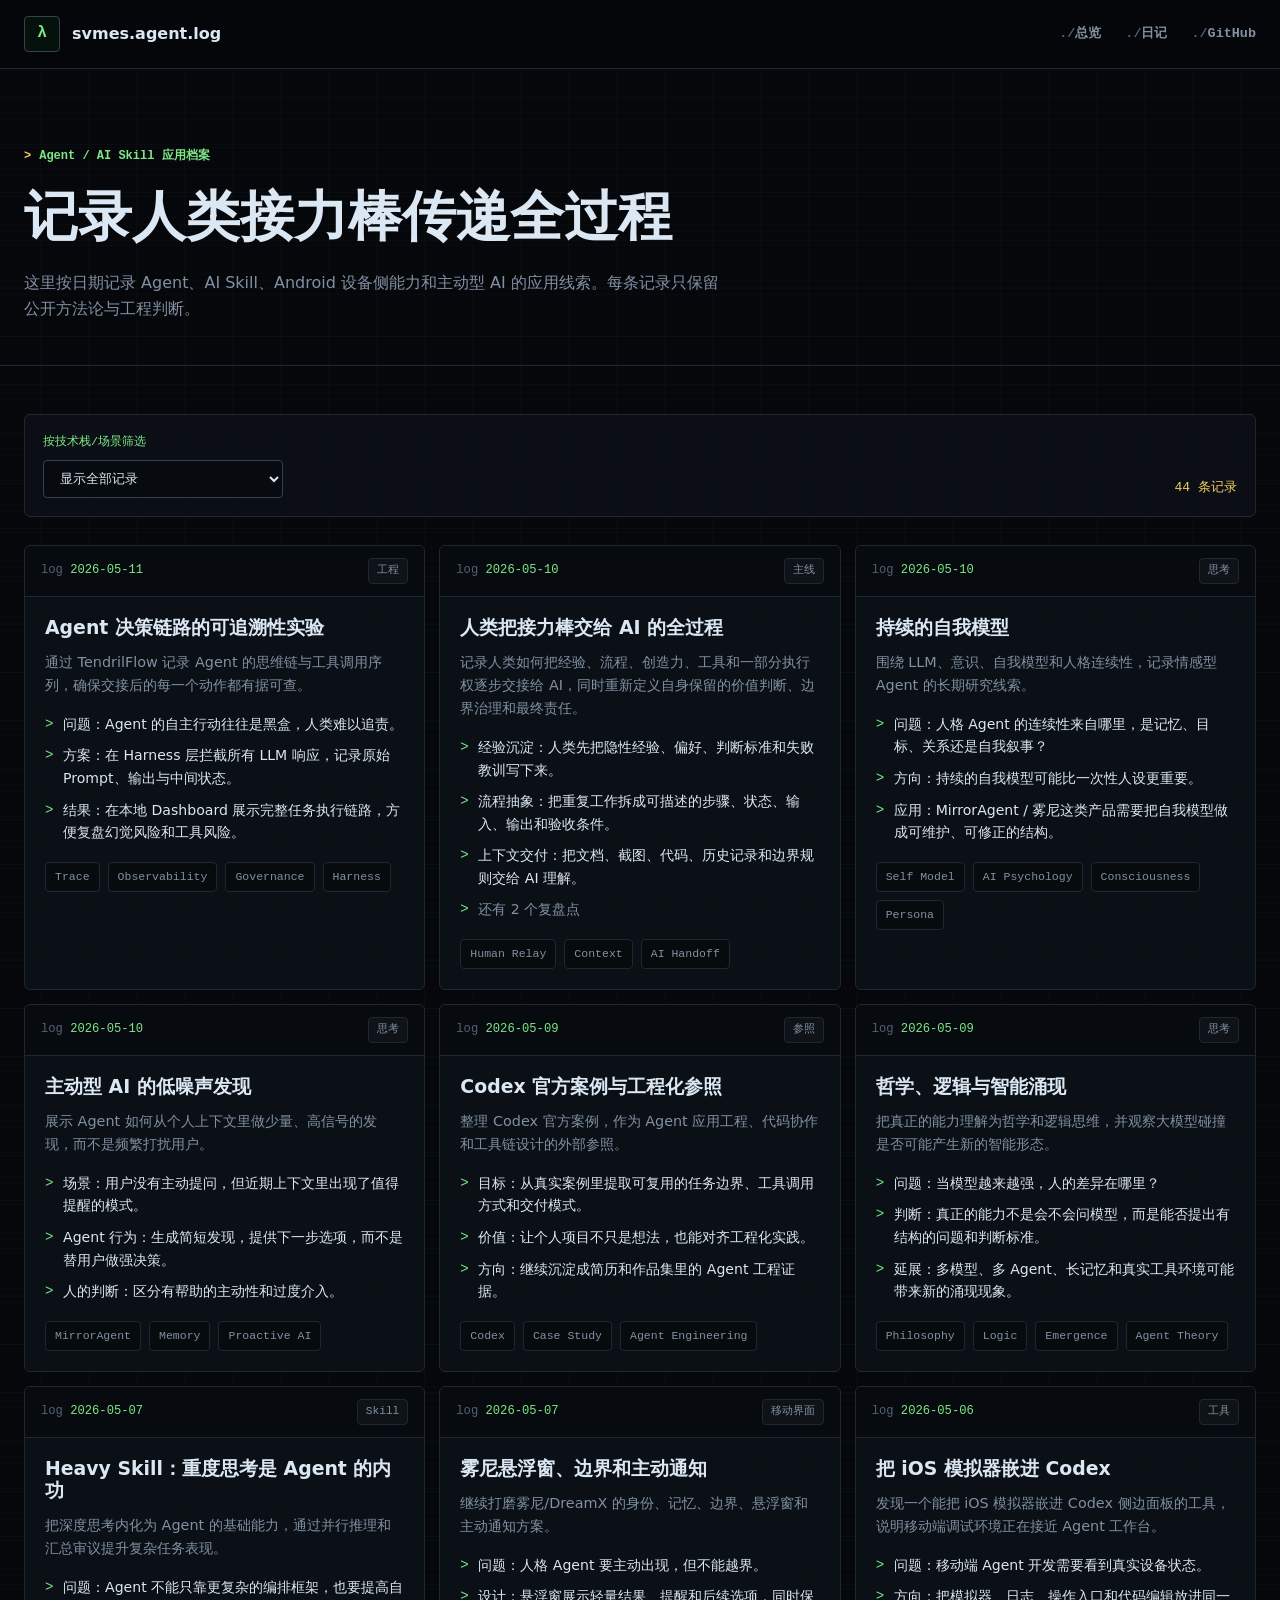
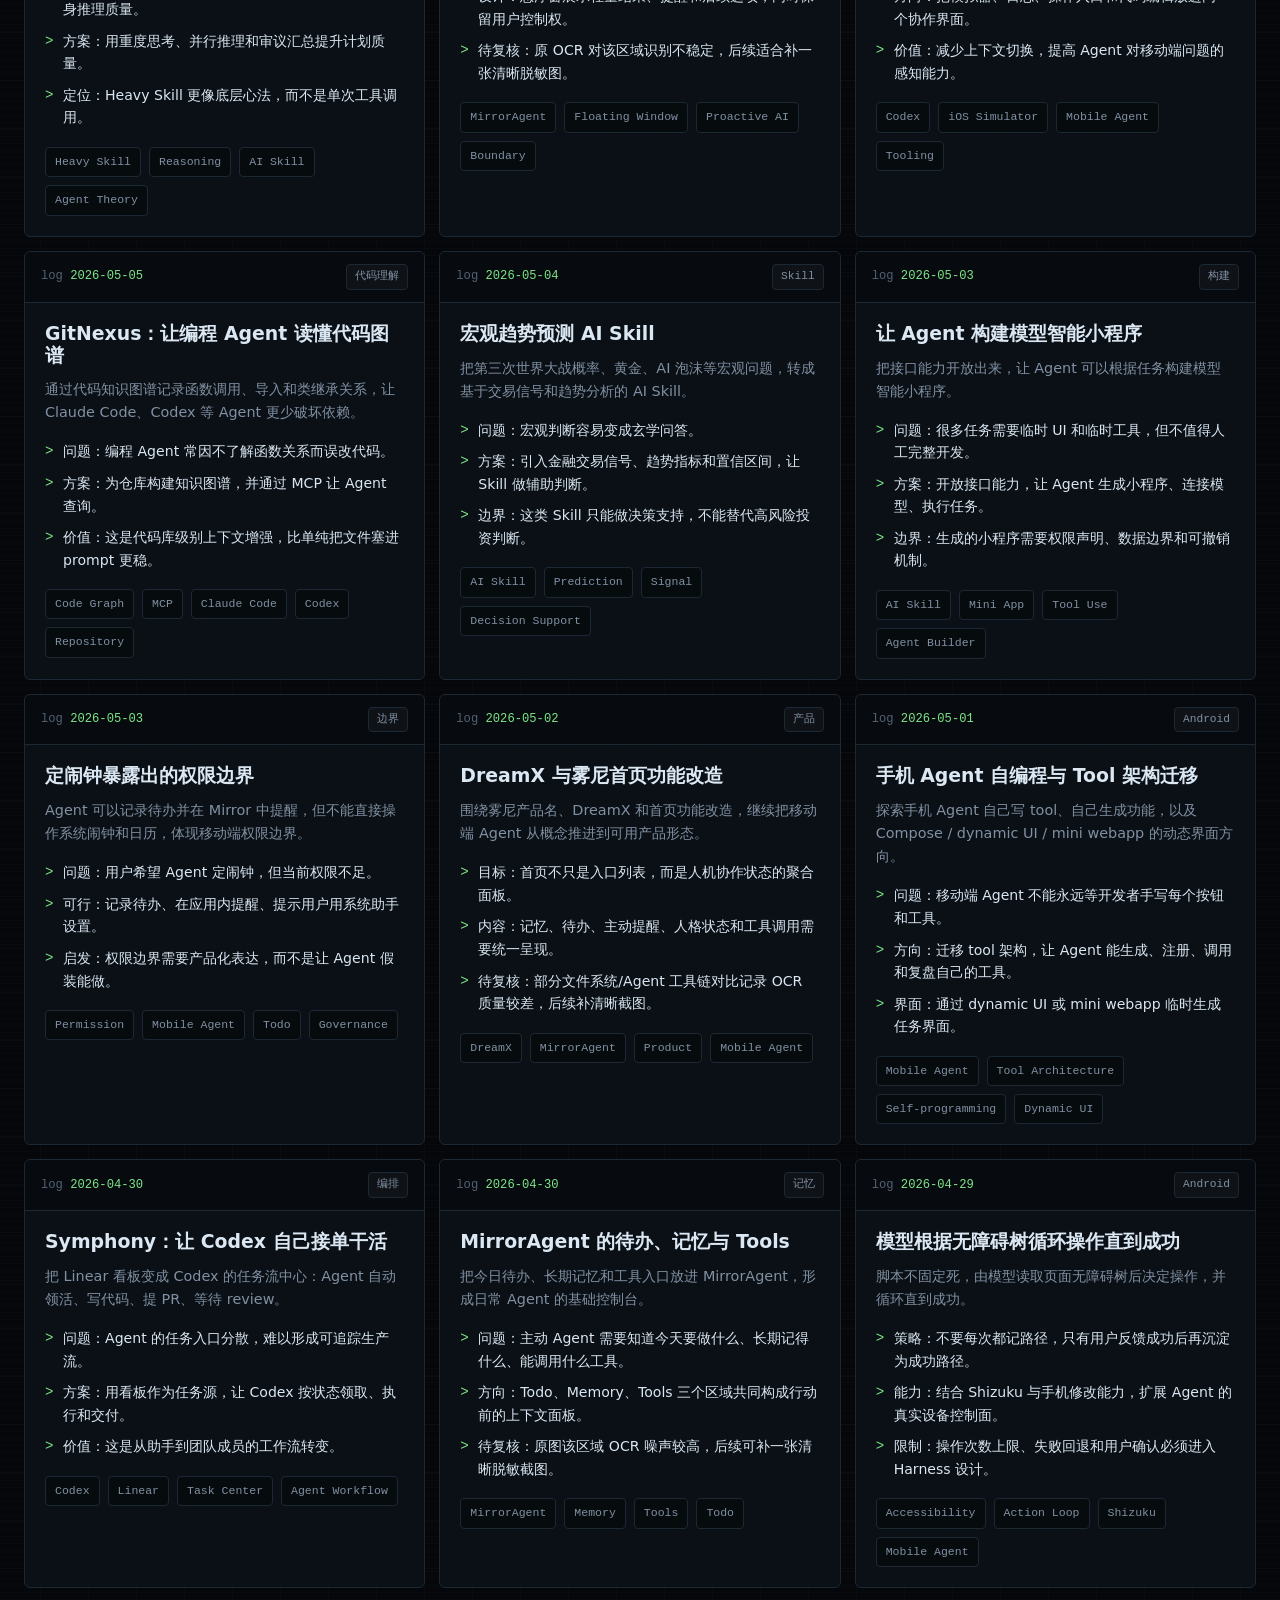
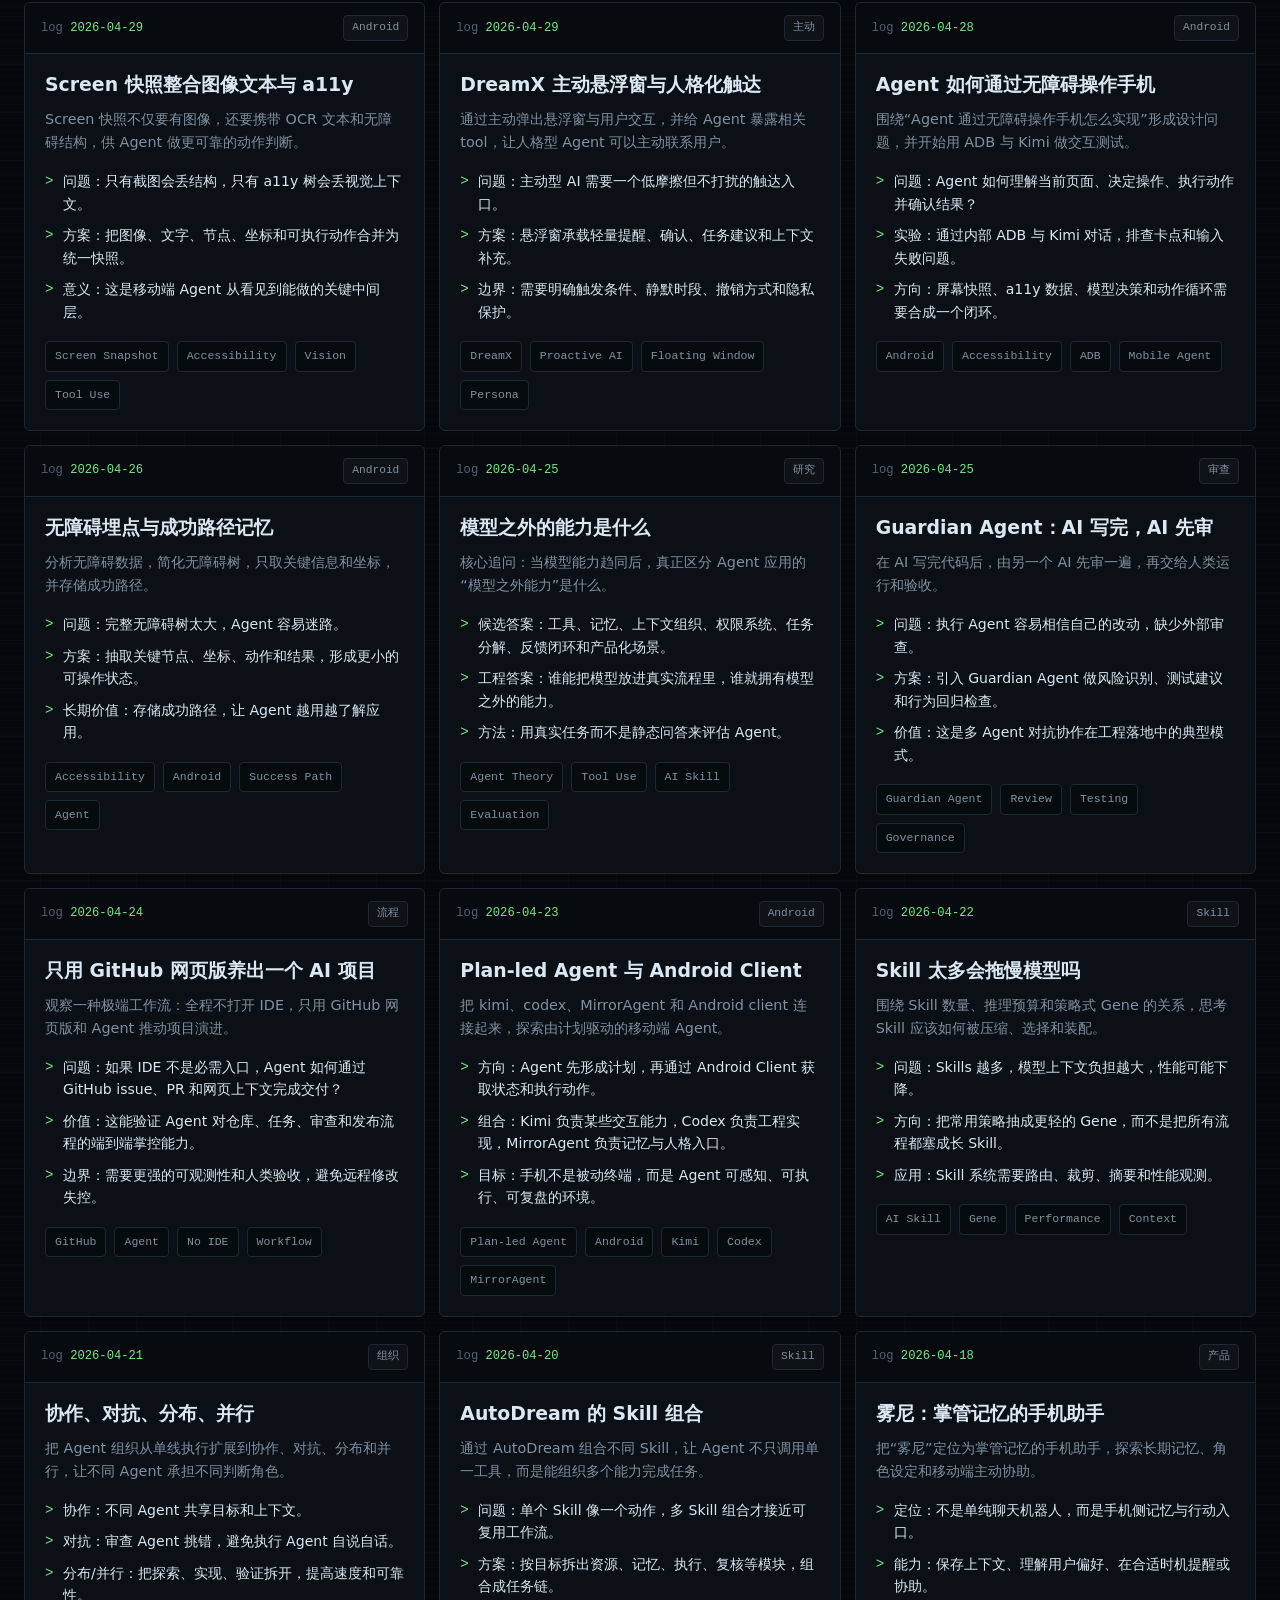
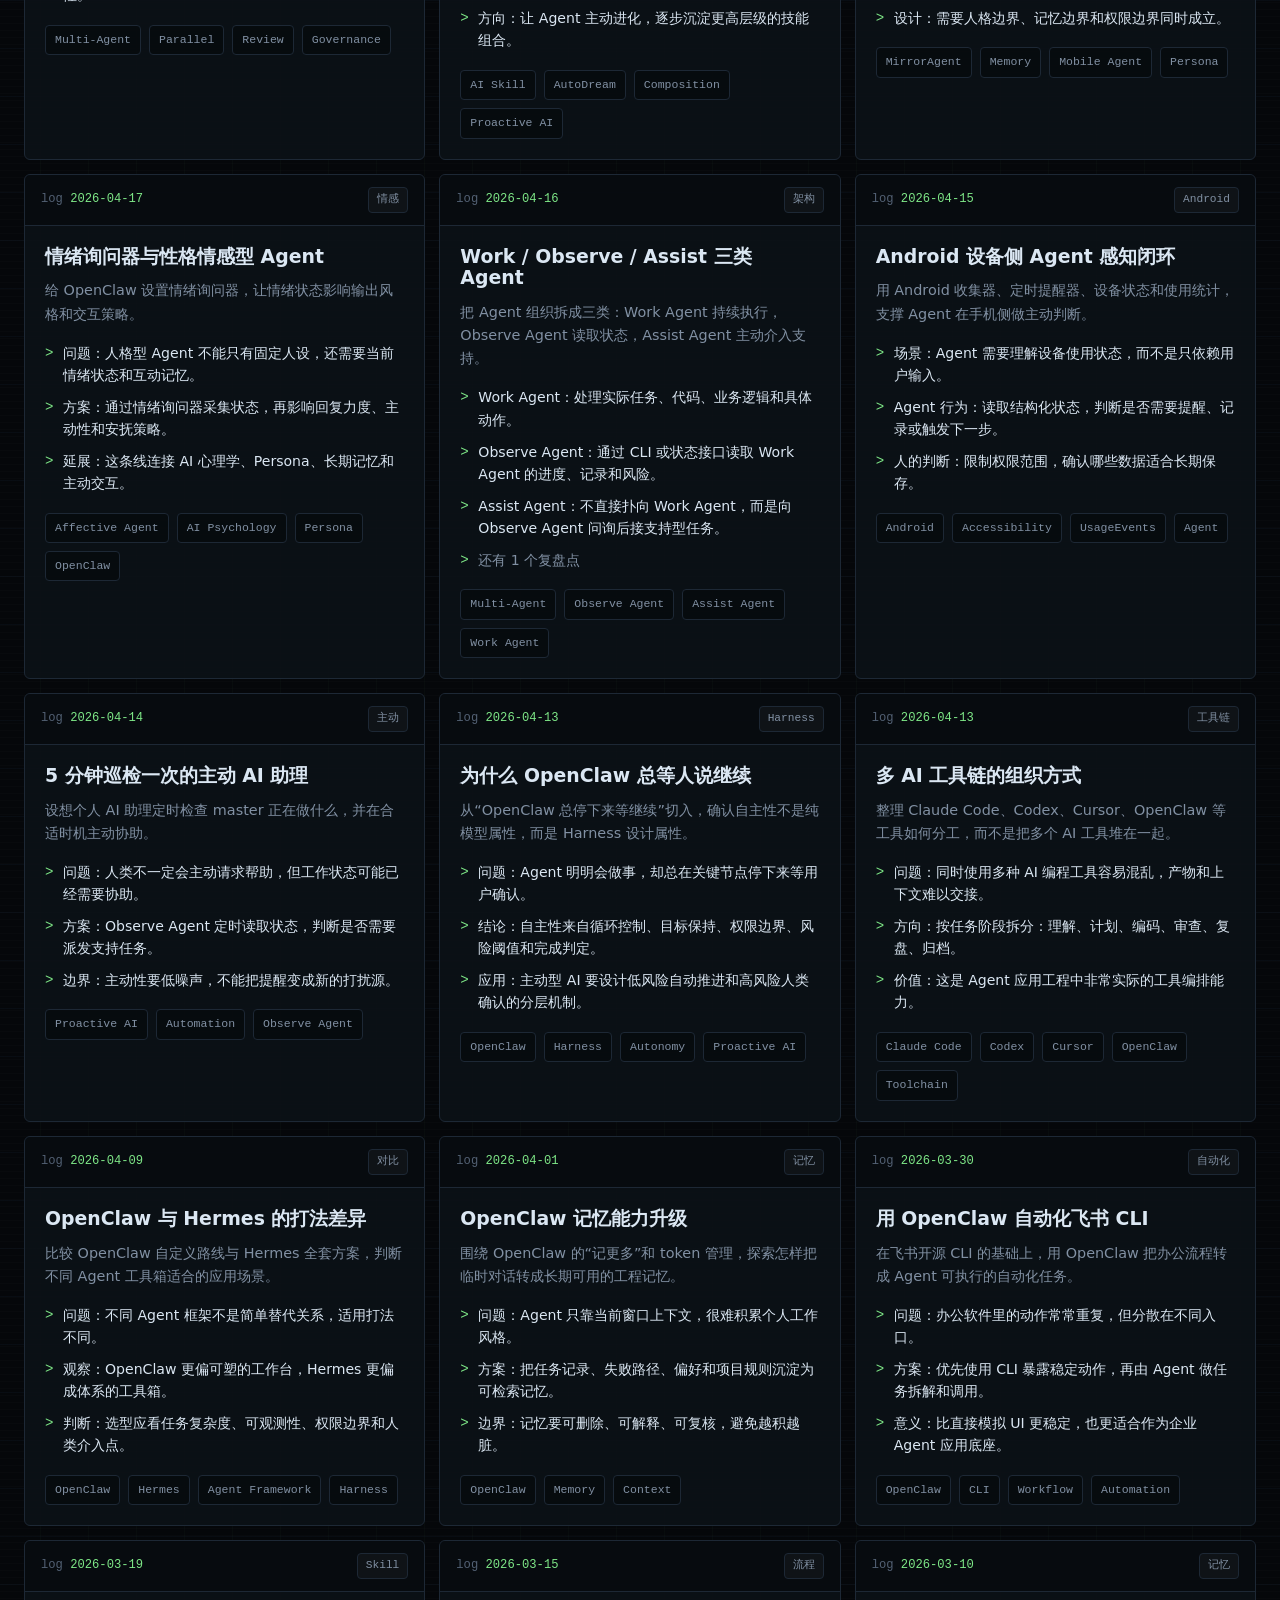
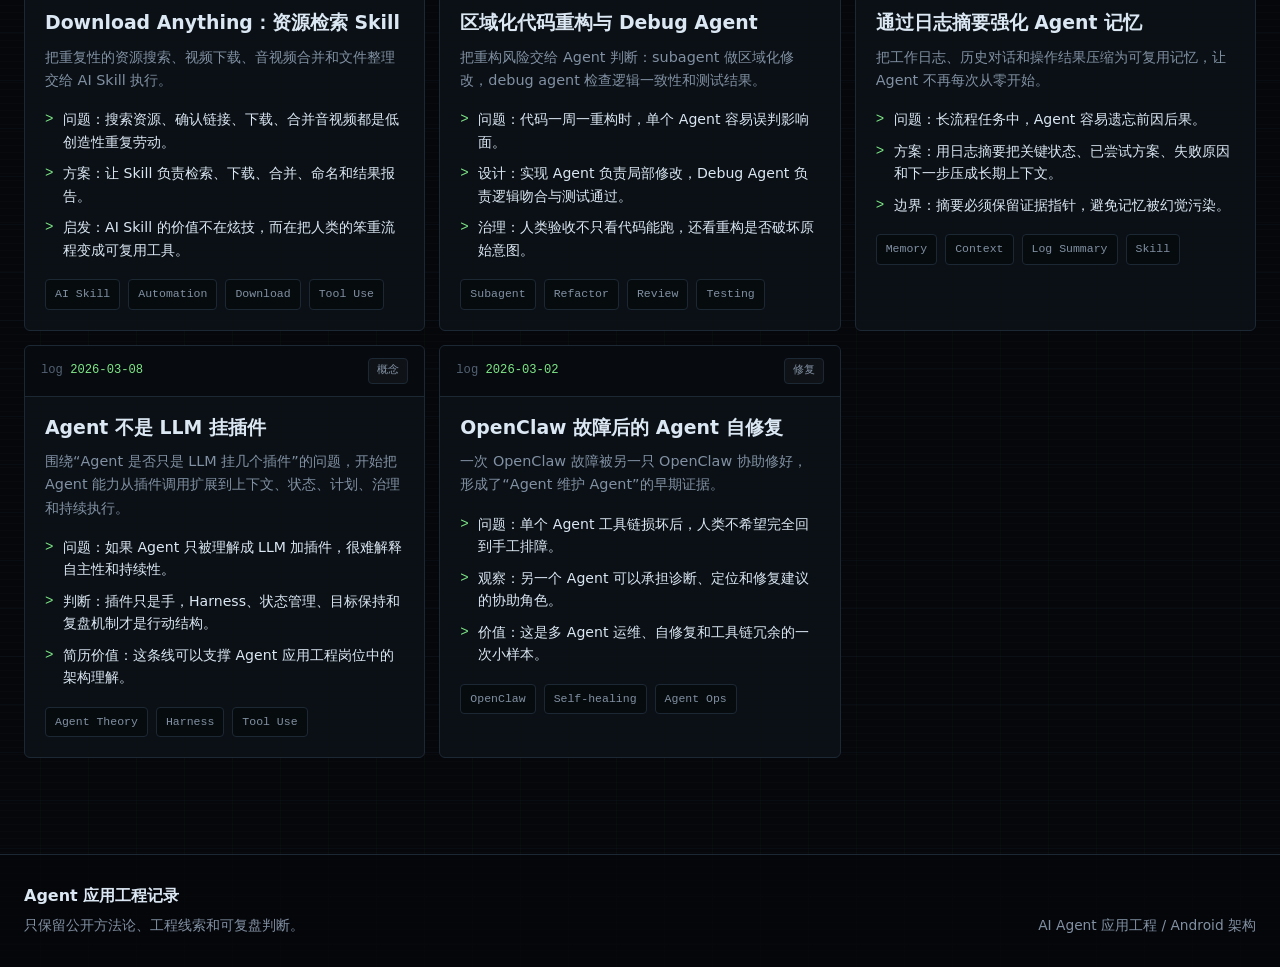
==== commit 310ec118: "Redesign portfolio with geek terminal UI" ====
--- a/diary.html
+++ b/diary.html
@@ -11,8 +11,8 @@
   <header class="site-header">
     <div class="container nav">
       <a class="brand" href="./index.html">
-        <span class="brand-mark">Σ</span>
-        <span>接力日记</span>
+        <span class="brand-mark">λ</span>
+        <span>svmes.agent.log</span>
       </a>
       <nav class="nav-links">
         <a href="./index.html">总览</a>
--- a/styles.css
+++ b/styles.css
@@ -1,522 +1,892 @@
 :root {
-  --bg-deep: #030508;
-  --bg-cockpit: #06090e;
-  --bg-panel: rgba(12, 18, 28, 0.65);
-  --bg-panel-hover: rgba(18, 26, 40, 0.85);
-  --border-dim: rgba(60, 90, 130, 0.25);
-  --border-bright: rgba(0, 240, 255, 0.5);
-  --border-amber: rgba(255, 170, 0, 0.5);
-  --text-main: #d1d9e0;
-  --text-muted: #738a9c;
-  --text-bright: #ffffff;
-  --cyan: #00f0ff;
-  --amber: #ffb000;
-  --blue: #3b82f6;
-  --magenta: #d946ef;
-
-  --glow-cyan: 0 0 12px rgba(0, 240, 255, 0.3);
-  --glow-amber: 0 0 12px rgba(255, 176, 0, 0.3);
-
-  --font-sans: 'Inter', system-ui, -apple-system, BlinkMacSystemFont, 'Segoe UI', Roboto, sans-serif;
-  --font-mono: 'JetBrains Mono', 'Fira Code', 'SF Mono', Consolas, monospace;
+  --bg: #05070a;
+  --bg-2: #080b10;
+  --panel: #0c1117;
+  --panel-2: #101720;
+  --line: #1d2835;
+  --line-strong: #314255;
+  --text: #dbe7f3;
+  --muted: #8190a3;
+  --faint: #536174;
+  --green: #7ee787;
+  --cyan: #58a6ff;
+  --amber: #f2cc60;
+  --red: #ff7b72;
+  --shadow: 0 20px 48px rgba(0, 0, 0, 0.36);
+  --font-sans: Inter, system-ui, -apple-system, BlinkMacSystemFont, "Segoe UI", "Microsoft YaHei", sans-serif;
+  --font-mono: "JetBrains Mono", "Fira Code", "SF Mono", Consolas, monospace;
   --site-width: 1280px;
 }
 
-* { box-sizing: border-box; }
-html { scroll-behavior: smooth; overflow-x: hidden; }
+* {
+  box-sizing: border-box;
+}
+
+html {
+  scroll-behavior: smooth;
+  overflow-x: hidden;
+}
 
 body {
   margin: 0;
-  background-color: var(--bg-deep);
-  color: var(--text-main);
+  min-height: 100vh;
+  color: var(--text);
   font-family: var(--font-sans);
   line-height: 1.6;
-  -webkit-font-smoothing: antialiased;
+  background-color: var(--bg);
   background-image:
-    linear-gradient(rgba(0, 240, 255, 0.03) 1px, transparent 1px),
-    linear-gradient(90deg, rgba(0, 240, 255, 0.03) 1px, transparent 1px);
-  background-size: 50px 50px;
+    linear-gradient(rgba(88, 166, 255, 0.035) 1px, transparent 1px),
+    linear-gradient(90deg, rgba(126, 231, 135, 0.025) 1px, transparent 1px),
+    repeating-linear-gradient(0deg, transparent 0 6px, rgba(255, 255, 255, 0.012) 6px 7px);
+  background-size: 48px 48px, 48px 48px, 100% 7px;
   background-position: center top;
   overflow-x: hidden;
-}
-
-a { color: inherit; text-decoration: none; }
-h1, h2, h3, h4, p { margin: 0; }
-h1, h2, h3, h4 { line-height: 1.2; font-weight: 600; color: var(--text-bright); }
-h1 { font-size: 3.5rem; letter-spacing: 0; overflow-wrap: anywhere; word-break: break-word; }
-h2 { font-size: 2rem; }
-h3 { font-size: 1.25rem; }
+  -webkit-font-smoothing: antialiased;
+}
+
+a {
+  color: inherit;
+  text-decoration: none;
+}
+
+h1,
+h2,
+h3,
+h4,
+p {
+  margin: 0;
+}
+
+h1,
+h2,
+h3,
+h4 {
+  color: var(--text);
+  line-height: 1.16;
+  font-weight: 760;
+}
+
+h1 {
+  max-width: 900px;
+  font-size: 3.35rem;
+  letter-spacing: 0;
+  overflow-wrap: anywhere;
+  word-break: break-word;
+}
+
+h2 {
+  font-size: 1.75rem;
+}
+
+h3 {
+  font-size: 1.18rem;
+}
 
 .container {
   width: min(var(--site-width), calc(100% - 48px));
   margin: 0 auto;
 }
 
-.mono, .eyebrow, .panel-kicker, .tag, .entry-date, .entry-type, .archive-counter, .project-id {
+.mono,
+.eyebrow,
+.panel-kicker,
+.tag,
+.entry-date,
+.entry-type,
+.archive-counter,
+.project-id,
+.button,
+.text-link,
+.nav-links,
+.brand-mark,
+.terminal-bar,
+.terminal-lines,
+.core-path {
   font-family: var(--font-mono);
 }
 
 .eyebrow {
-  display: inline-block;
-  color: var(--cyan);
+  display: inline-flex;
+  align-items: center;
+  gap: 8px;
+  margin-bottom: 1.25rem;
+  color: var(--green);
   font-size: 0.75rem;
   font-weight: 700;
-  letter-spacing: 0;
-  text-transform: uppercase;
-  margin-bottom: 1.5rem;
-  text-shadow: var(--glow-cyan);
-}
-
-/* ---------- Header ---------- */
+}
+
+.eyebrow::before {
+  content: ">";
+  color: var(--amber);
+}
+
 .site-header {
   position: sticky;
   top: 0;
   z-index: 50;
-  background: rgba(3, 5, 8, 0.85);
-  backdrop-filter: blur(12px);
-  border-bottom: 1px solid var(--border-dim);
-}
+  border-bottom: 1px solid var(--line);
+  background: rgba(5, 7, 10, 0.92);
+  backdrop-filter: blur(14px);
+}
+
 .nav {
   display: flex;
   align-items: center;
   justify-content: space-between;
-  min-height: 72px;
-}
+  min-height: 68px;
+  gap: 24px;
+}
+
 .brand {
   display: flex;
   align-items: center;
-  gap: 16px;
-  font-weight: 700;
-  font-size: 1.125rem;
-  color: var(--text-bright);
-}
+  gap: 12px;
+  color: var(--text);
+  font-weight: 760;
+}
+
 .brand-mark {
   display: grid;
   place-items: center;
-  width: 40px; height: 40px;
-  background: rgba(0, 240, 255, 0.05);
-  border: 1px solid var(--border-bright);
+  width: 36px;
+  height: 36px;
+  border: 1px solid var(--line-strong);
   border-radius: 4px;
-  color: var(--cyan);
-  font-family: var(--font-mono);
-  font-size: 1.25rem;
-  box-shadow: inset 0 0 10px rgba(0, 240, 255, 0.1), var(--glow-cyan);
-}
-.nav-links { display: flex; gap: 32px; }
+  background: #07110c;
+  color: var(--green);
+  font-weight: 800;
+}
+
+.nav-links {
+  display: flex;
+  gap: 24px;
+  color: var(--muted);
+  font-size: 0.84rem;
+  font-weight: 650;
+}
+
 .nav-links a {
-  color: var(--text-muted);
-  font-size: 0.875rem;
-  font-weight: 600;
-  letter-spacing: 0;
-  text-transform: uppercase;
-  transition: all 0.2s ease;
-}
-.nav-links a:hover { color: var(--cyan); text-shadow: var(--glow-cyan); }
-
-/* ---------- Overview Shell ---------- */
-.overview-shell { padding: 80px 0; }
-.handoff-console { display: grid; gap: 40px; }
-
-/* ---------- Hero ---------- */
+  position: relative;
+  transition: color 0.18s ease;
+}
+
+.nav-links a:hover {
+  color: var(--green);
+}
+
+.nav-links a::before {
+  content: "./";
+  color: var(--faint);
+}
+
+.overview-shell {
+  padding: 72px 0;
+}
+
+.handoff-console {
+  display: grid;
+  gap: 32px;
+}
+
 .console-hero {
   display: grid;
-  grid-template-columns: 1.2fr 0.8fr;
-  gap: 40px;
-  align-items: center;
-}
+  grid-template-columns: minmax(0, 1.08fr) minmax(420px, 0.92fr);
+  gap: 32px;
+  align-items: stretch;
+}
+
 .hero-copy {
   position: relative;
-  padding-left: 32px;
-}
+  display: flex;
+  min-height: 440px;
+  flex-direction: column;
+  justify-content: center;
+  padding: 32px;
+  border: 1px solid var(--line);
+  border-radius: 6px;
+  background:
+    linear-gradient(180deg, rgba(126, 231, 135, 0.045), transparent 42%),
+    rgba(8, 11, 16, 0.72);
+  box-shadow: var(--shadow);
+}
+
 .hero-copy::before {
-  content: '';
+  content: "module: human_relay_handoff";
   position: absolute;
-  left: 0; top: 0; bottom: 0;
-  width: 4px;
-  background: linear-gradient(to bottom, var(--cyan), transparent);
-  border-radius: 2px;
-}
+  top: 0;
+  left: 0;
+  right: 0;
+  padding: 9px 14px;
+  border-bottom: 1px solid var(--line);
+  color: var(--faint);
+  font-family: var(--font-mono);
+  font-size: 0.72rem;
+}
+
 .lead {
-  font-size: 1.125rem;
-  color: var(--text-muted);
-  margin-top: 1.5rem;
-  max-width: 600px;
-}
+  max-width: 700px;
+  margin-top: 1.35rem;
+  color: var(--muted);
+  font-size: 1rem;
+}
+
 .hero-actions {
-  display: flex; gap: 16px; margin-top: 2.5rem;
-}
+  display: flex;
+  flex-wrap: wrap;
+  gap: 12px;
+  margin-top: 2rem;
+}
+
 .button {
   display: inline-flex;
-  align-items: center; justify-content: center;
-  height: 48px; padding: 0 24px;
-  font-size: 0.875rem; font-weight: 600; font-family: var(--font-mono);
-  text-transform: uppercase; letter-spacing: 0;
-  border-radius: 4px; cursor: pointer; transition: all 0.2s;
-  position: relative; overflow: hidden;
-}
+  align-items: center;
+  justify-content: center;
+  min-width: 156px;
+  height: 44px;
+  padding: 0 18px;
+  border-radius: 4px;
+  border: 1px solid var(--line-strong);
+  font-size: 0.82rem;
+  font-weight: 700;
+  transition: border-color 0.18s ease, color 0.18s ease, background 0.18s ease;
+}
+
+.button::before {
+  content: "$ ";
+  color: var(--faint);
+}
+
 .button-primary {
-  background: rgba(0, 240, 255, 0.1);
+  color: var(--green);
+  background: rgba(126, 231, 135, 0.06);
+  border-color: rgba(126, 231, 135, 0.48);
+}
+
+.button-primary:hover {
+  background: rgba(126, 231, 135, 0.1);
+  border-color: var(--green);
+}
+
+.button-secondary {
+  color: var(--text);
+  background: rgba(255, 255, 255, 0.02);
+}
+
+.button-secondary:hover {
   color: var(--cyan);
-  border: 1px solid var(--border-bright);
-  box-shadow: inset 0 0 15px rgba(0, 240, 255, 0.1), var(--glow-cyan);
-}
-.button-primary:hover {
-  background: rgba(0, 240, 255, 0.2);
-  box-shadow: inset 0 0 20px rgba(0, 240, 255, 0.2), 0 0 20px rgba(0, 240, 255, 0.4);
-}
-.button-secondary {
-  background: rgba(255, 255, 255, 0.03);
-  color: var(--text-main);
-  border: 1px solid var(--border-dim);
-}
-.button-secondary:hover {
-  background: rgba(255, 255, 255, 0.08);
-  border-color: var(--text-muted);
-}
-
-/* ---------- Relay Core (Precision Light Track) ---------- */
+  border-color: var(--cyan);
+}
+
 .relay-core {
   position: relative;
-  height: 460px;
-  background: radial-gradient(circle at center, rgba(0, 240, 255, 0.05) 0%, transparent 60%), var(--bg-cockpit);
-  border: 1px solid var(--border-dim);
-  border-radius: 8px;
-  display: grid; place-items: center;
+  min-height: 440px;
   overflow: hidden;
-}
-/* Scanning Line */
-.relay-core::after {
-  content: ''; position: absolute;
-  top: -50%; left: -50%; right: -50%; bottom: -50%;
-  background: conic-gradient(from 0deg at 50% 50%, transparent 0deg, rgba(0, 240, 255, 0.1) 60deg, transparent 60deg);
-  animation: radar-spin 8s linear infinite;
+  border: 1px solid var(--line);
+  border-radius: 6px;
+  background:
+    linear-gradient(90deg, rgba(126, 231, 135, 0.035), transparent 32%),
+    linear-gradient(180deg, rgba(88, 166, 255, 0.045), transparent 36%),
+    #070b10;
+  box-shadow: var(--shadow);
+}
+
+.relay-core::before {
+  content: "";
+  position: absolute;
+  inset: 38px 0 0;
   pointer-events: none;
-}
-@keyframes radar-spin { 100% { transform: rotate(360deg); } }
+  background: repeating-linear-gradient(0deg, transparent 0 24px, rgba(88, 166, 255, 0.06) 24px 25px);
+}
+
+.terminal-bar {
+  display: flex;
+  justify-content: space-between;
+  gap: 16px;
+  padding: 9px 14px;
+  border-bottom: 1px solid var(--line);
+  background: rgba(255, 255, 255, 0.025);
+  color: var(--faint);
+  font-size: 0.72rem;
+}
+
+.terminal-bar span:last-child {
+  color: var(--green);
+}
+
+.terminal-lines {
+  position: absolute;
+  top: 78px;
+  left: 24px;
+  right: 24px;
+  display: grid;
+  gap: 12px;
+  font-size: 0.84rem;
+  color: var(--muted);
+}
+
+.terminal-lines span {
+  display: block;
+  padding-bottom: 10px;
+  border-bottom: 1px dashed rgba(129, 144, 163, 0.22);
+  white-space: nowrap;
+  overflow: hidden;
+  text-overflow: ellipsis;
+}
+
+.terminal-lines b {
+  color: var(--green);
+  font-weight: 800;
+}
 
 .core-ring {
-  position: relative; z-index: 2;
-  width: 140px; height: 140px;
-  border-radius: 50%;
-  background: var(--bg-deep);
-  border: 2px solid var(--cyan);
-  display: flex; flex-direction: column; align-items: center; justify-content: center;
-  box-shadow: 0 0 30px rgba(0, 240, 255, 0.2), inset 0 0 20px rgba(0, 240, 255, 0.2);
-}
-.core-ring::before {
-  content: ''; position: absolute;
-  width: 220px; height: 220px; border-radius: 50%;
-  border: 1px dashed var(--border-bright);
-  animation: spin-slow 20s linear infinite;
-}
-.core-ring::after {
-  content: ''; position: absolute;
-  width: 320px; height: 320px; border-radius: 50%;
-  border: 1px solid rgba(255, 176, 0, 0.2);
-  border-left-color: var(--amber);
-  animation: spin-slow-reverse 15s linear infinite;
-}
-@keyframes spin-slow { 100% { transform: rotate(360deg); } }
-@keyframes spin-slow-reverse { 100% { transform: rotate(-360deg); } }
-
-.core-symbol { font-size: 3rem; color: var(--cyan); font-family: var(--font-mono); font-weight: 700; text-shadow: var(--glow-cyan); }
-.core-label { font-size: 0.65rem; color: var(--cyan); font-family: var(--font-mono); letter-spacing: 0; margin-top: 4px; text-transform: uppercase; }
+  position: absolute;
+  left: 24px;
+  right: 24px;
+  bottom: 92px;
+  display: flex;
+  align-items: center;
+  gap: 14px;
+  padding: 18px;
+  border: 1px solid rgba(126, 231, 135, 0.32);
+  border-radius: 4px;
+  background: rgba(5, 7, 10, 0.72);
+}
+
+.core-symbol {
+  display: grid;
+  place-items: center;
+  width: 48px;
+  height: 48px;
+  border: 1px solid rgba(126, 231, 135, 0.38);
+  border-radius: 4px;
+  color: var(--green);
+  background: rgba(126, 231, 135, 0.06);
+  font-family: var(--font-mono);
+  font-size: 1.8rem;
+  font-weight: 800;
+}
+
+.core-label {
+  color: var(--text);
+  font-family: var(--font-mono);
+  font-size: 0.86rem;
+}
+
+.core-label::after {
+  content: " / context -> harness -> tools -> review";
+  display: block;
+  margin-top: 4px;
+  color: var(--muted);
+  font-size: 0.74rem;
+}
 
 .core-path {
-  position: absolute; bottom: 32px; left: 40px; right: 40px; z-index: 2;
-  display: flex; align-items: center; justify-content: space-between;
-  font-family: var(--font-mono); font-size: 0.75rem; color: var(--cyan);
-  text-transform: uppercase; letter-spacing: 0;
-}
+  position: absolute;
+  left: 24px;
+  right: 24px;
+  bottom: 24px;
+  display: grid;
+  grid-template-columns: repeat(4, minmax(0, 1fr));
+  gap: 8px;
+  color: var(--muted);
+  font-size: 0.72rem;
+}
+
+.core-path span {
+  min-width: 0;
+  padding: 8px 10px;
+  border: 1px solid var(--line);
+  border-radius: 4px;
+  background: rgba(255, 255, 255, 0.025);
+  text-align: center;
+  overflow: hidden;
+  text-overflow: ellipsis;
+}
+
 .core-path i {
-  flex: 1; height: 1px; margin: 0 16px;
-  background: linear-gradient(90deg, transparent, var(--cyan), transparent);
+  display: none;
+}
+
+.overview-dashboard {
+  display: grid;
+  grid-template-columns: repeat(12, 1fr);
+  gap: 12px;
+}
+
+.dashboard-panel {
   position: relative;
-  opacity: 0.5;
-}
-.core-path i::after {
-  content: ''; position: absolute; top: -2px; left: 0;
-  width: 4px; height: 4px; background: var(--cyan);
-  border-radius: 50%; box-shadow: var(--glow-cyan);
-  animation: data-flow 2s linear infinite;
-}
-@keyframes data-flow { 100% { left: 100%; } }
-
-/* ---------- Dashboard Grid (Cockpit) ---------- */
-.overview-dashboard {
-  display: grid;
-  grid-template-columns: repeat(12, 1fr);
-  grid-auto-rows: minmax(140px, auto);
-  gap: 1px; /* Creates hairline borders between panels */
-  background: var(--border-dim); /* Hairline color */
-  border: 1px solid var(--border-dim);
-  border-radius: 8px;
-  overflow: hidden;
-  box-shadow: 0 20px 40px rgba(0,0,0,0.5);
-}
-
-.dashboard-panel {
-  background: var(--bg-cockpit);
-  padding: 32px;
-  position: relative;
-  transition: background 0.3s;
-}
+  min-width: 0;
+  padding: 24px;
+  border: 1px solid var(--line);
+  border-radius: 6px;
+  background: rgba(12, 17, 23, 0.86);
+  box-shadow: 0 8px 28px rgba(0, 0, 0, 0.22);
+  transition: border-color 0.18s ease, background 0.18s ease;
+}
+
 .dashboard-panel:hover {
-  background: var(--bg-panel-hover);
-}
-
-/* Decorative corner markers for panels */
-.dashboard-panel::after {
-  content: ''; position: absolute;
-  top: 0; left: 0; width: 8px; height: 8px;
-  border-top: 2px solid transparent; border-left: 2px solid transparent;
-  transition: border-color 0.3s;
-}
-.dashboard-panel:hover::after { border-color: var(--cyan); }
+  border-color: var(--line-strong);
+  background: rgba(16, 23, 32, 0.92);
+}
+
+.dashboard-panel::before {
+  content: "";
+  position: absolute;
+  top: -1px;
+  left: 18px;
+  width: 56px;
+  height: 1px;
+  background: var(--green);
+}
 
 .panel-kicker {
-  display: block; font-size: 0.65rem; color: var(--text-muted);
-  letter-spacing: 0; text-transform: uppercase; margin-bottom: 16px;
-}
-.dashboard-panel h2 { font-size: 1.5rem; margin-bottom: 16px; }
-.dashboard-panel h3 { font-size: 1.25rem; margin-bottom: 16px; }
-.dashboard-panel p { color: var(--text-muted); font-size: 0.875rem; line-height: 1.6; }
-
-/* Panel Sizes */
-.manifesto-panel { grid-column: span 5; grid-row: span 2; }
-.transfer-panel { grid-column: span 7; grid-row: span 2; }
-.evidence-panel { grid-column: span 4; grid-row: span 2; }
-.projects-panel { grid-column: span 5; grid-row: span 2; }
-.android-panel { grid-column: span 3; grid-row: span 2; }
+  display: block;
+  margin-bottom: 14px;
+  color: var(--faint);
+  font-size: 0.72rem;
+}
+
+.panel-kicker::before {
+  content: "# ";
+  color: var(--green);
+}
+
+.dashboard-panel h2,
+.dashboard-panel h3 {
+  margin-bottom: 12px;
+}
+
+.dashboard-panel p {
+  color: var(--muted);
+  font-size: 0.9rem;
+}
+
+.manifesto-panel { grid-column: span 5; }
+.transfer-panel { grid-column: span 7; }
+.evidence-panel { grid-column: span 4; }
+.projects-panel { grid-column: span 5; }
+.android-panel { grid-column: span 3; }
 .diary-panel { grid-column: span 5; }
 .governance-panel { grid-column: span 7; }
 
-/* Transfer Lanes (Timeline) */
 .transfer-lanes {
-  display: grid; grid-template-columns: repeat(4, 1fr); gap: 16px; margin-top: 16px;
-}
+  display: grid;
+  grid-template-columns: repeat(4, minmax(0, 1fr));
+  gap: 10px;
+  margin-top: 14px;
+}
+
 .transfer-lanes div {
-  padding: 16px;
-  background: rgba(255, 255, 255, 0.02);
-  border-top: 2px solid var(--border-dim);
-  transition: all 0.3s;
-}
-.transfer-lanes div:hover {
-  background: rgba(255, 176, 0, 0.05);
-  border-top-color: var(--amber);
-}
-.transfer-lanes b { display: block; font-family: var(--font-mono); color: var(--amber); font-size: 0.875rem; margin-bottom: 8px; }
-.transfer-lanes strong { display: block; font-size: 1rem; color: var(--text-bright); margin-bottom: 8px; }
-.transfer-lanes span { font-size: 0.75rem; color: var(--text-muted); line-height: 1.5; }
-
-/* Evidence & Project Chips */
-.evidence-wall, .project-matrix, .governance-strip {
-  display: flex; flex-wrap: wrap; gap: 8px; margin-top: 16px;
-}
-.evidence-wall a, .project-matrix a, .project-matrix span, .governance-strip span {
-  padding: 6px 12px; font-size: 0.75rem; font-family: var(--font-mono);
-  background: rgba(0, 0, 0, 0.4); border: 1px solid var(--border-dim); border-radius: 4px;
-  color: var(--text-main); transition: all 0.2s; text-transform: uppercase;
-}
-.evidence-wall a:hover, .project-matrix a:hover {
-  border-color: var(--cyan); color: var(--cyan); background: rgba(0, 240, 255, 0.05); box-shadow: var(--glow-cyan);
-}
-.governance-strip span:hover {
-  border-color: var(--amber); color: var(--amber); background: rgba(255, 176, 0, 0.05);
+  padding: 14px;
+  border: 1px solid var(--line);
+  border-radius: 4px;
+  background: rgba(5, 7, 10, 0.46);
+}
+
+.transfer-lanes b {
+  display: block;
+  margin-bottom: 10px;
+  color: var(--amber);
+  font-family: var(--font-mono);
+  font-size: 0.82rem;
+}
+
+.transfer-lanes strong {
+  display: block;
+  margin-bottom: 8px;
+  color: var(--text);
+  font-size: 0.98rem;
+}
+
+.transfer-lanes span {
+  display: block;
+  color: var(--muted);
+  font-size: 0.78rem;
+}
+
+.evidence-wall,
+.project-matrix,
+.governance-strip,
+.tag-row {
+  display: flex;
+  flex-wrap: wrap;
+  gap: 8px;
+}
+
+.evidence-wall,
+.project-matrix,
+.governance-strip {
+  margin-top: 14px;
+}
+
+.evidence-wall a,
+.project-matrix a,
+.project-matrix span,
+.governance-strip span,
+.tag {
+  padding: 5px 9px;
+  border: 1px solid var(--line);
+  border-radius: 4px;
+  background: rgba(5, 7, 10, 0.58);
+  color: var(--muted);
+  font-family: var(--font-mono);
+  font-size: 0.72rem;
+}
+
+.evidence-wall a:hover,
+.project-matrix a:hover {
+  color: var(--green);
+  border-color: rgba(126, 231, 135, 0.55);
 }
 
 .text-link {
-  display: inline-block; margin-top: 16px; font-size: 0.875rem; color: var(--cyan); font-family: var(--font-mono);
-  text-transform: uppercase; letter-spacing: 0; transition: all 0.2s;
-}
-.text-link:hover { text-shadow: var(--glow-cyan); }
-
-/* ---------- Diary Section ---------- */
-.diary-header { padding: 80px 0 40px; border-bottom: 1px solid var(--border-dim); }
-.section { padding: 60px 0; border-bottom: none; }
+  display: inline-flex;
+  margin-top: 16px;
+  color: var(--green);
+  font-size: 0.82rem;
+  font-weight: 700;
+}
+
+.text-link::before {
+  content: "open ";
+  color: var(--faint);
+}
+
+.diary-header {
+  padding: 72px 0 44px;
+  border-bottom: 1px solid var(--line);
+}
+
+.section {
+  padding: 48px 0;
+}
 
 .diary-controls {
-  display: flex; justify-content: space-between; align-items: flex-end;
-  padding: 24px; background: var(--bg-cockpit);
-  border: 1px solid var(--border-dim); border-left: 4px solid var(--cyan);
-  border-radius: 4px; margin-bottom: 40px;
-}
-.filter-group { display: flex; flex-direction: column; gap: 8px; }
-.filter-label { font-size: 0.75rem; color: var(--cyan); text-transform: uppercase; letter-spacing: 0; }
+  display: flex;
+  align-items: flex-end;
+  justify-content: space-between;
+  gap: 24px;
+  margin-bottom: 28px;
+  padding: 18px;
+  border: 1px solid var(--line);
+  border-radius: 6px;
+  background: rgba(12, 17, 23, 0.88);
+}
+
+.filter-group {
+  display: grid;
+  gap: 8px;
+}
+
+.filter-label {
+  color: var(--green);
+  font-family: var(--font-mono);
+  font-size: 0.74rem;
+}
+
 select {
-  height: 40px; padding: 0 16px; font-family: var(--font-mono); font-size: 0.875rem;
-  background: var(--bg-deep); color: var(--text-main);
-  border: 1px solid var(--border-dim); border-radius: 4px; cursor: pointer; outline: none;
-}
-select:focus { border-color: var(--cyan); box-shadow: var(--glow-cyan); }
-.archive-counter { font-size: 0.875rem; color: var(--amber); letter-spacing: 0; }
-
-/* Entry List */
-.entry-list { display: grid; grid-template-columns: repeat(auto-fill, minmax(360px, 1fr)); gap: 24px; }
-
-.card, .entry-card {
-  background: var(--bg-cockpit);
-  border: 1px solid var(--border-dim);
+  width: 240px;
+  max-width: 100%;
+  height: 38px;
+  padding: 0 12px;
+  border: 1px solid var(--line-strong);
+  border-radius: 4px;
+  outline: none;
+  background: #070b10;
+  color: var(--text);
+  font-family: var(--font-mono);
+  font-size: 0.84rem;
+}
+
+select:focus {
+  border-color: var(--green);
+}
+
+.archive-counter {
+  color: var(--amber);
+  font-size: 0.82rem;
+}
+
+.entry-list {
+  display: grid;
+  grid-template-columns: repeat(auto-fill, minmax(360px, 1fr));
+  gap: 14px;
+}
+
+.card,
+.entry-card {
+  min-width: 0;
+  overflow: hidden;
+  border: 1px solid var(--line);
   border-radius: 6px;
-  overflow: hidden;
-  transition: all 0.3s;
-}
-.archive-loading { padding: 40px; text-align: center; color: var(--cyan); grid-column: 1 / -1; }
+  background: rgba(12, 17, 23, 0.9);
+  transition: border-color 0.18s ease, transform 0.18s ease, background 0.18s ease;
+}
+
+.archive-loading {
+  grid-column: 1 / -1;
+  padding: 36px;
+  color: var(--green);
+  text-align: center;
+}
 
 .entry-card:hover {
-  border-color: rgba(0, 240, 255, 0.3);
-  box-shadow: 0 10px 30px rgba(0,0,0,0.5), var(--glow-cyan);
+  border-color: rgba(126, 231, 135, 0.42);
+  background: rgba(16, 23, 32, 0.96);
   transform: translateY(-2px);
 }
 
 .entry-top {
-  display: flex; justify-content: space-between; align-items: center;
-  padding: 12px 20px; background: rgba(0, 240, 255, 0.03);
-  border-bottom: 1px solid var(--border-dim);
-}
-.entry-date { font-size: 0.75rem; color: var(--cyan); letter-spacing: 0; font-family: var(--font-mono); }
+  display: flex;
+  align-items: center;
+  justify-content: space-between;
+  gap: 12px;
+  padding: 12px 16px;
+  border-bottom: 1px solid var(--line);
+  background: rgba(5, 7, 10, 0.5);
+}
+
+.entry-date {
+  color: var(--green);
+  font-size: 0.76rem;
+}
+
+.entry-date::before {
+  content: "log ";
+  color: var(--faint);
+}
+
 .entry-type {
-  font-size: 0.65rem; color: var(--text-bright); padding: 4px 8px;
-  background: rgba(255, 255, 255, 0.1); border-radius: 2px; letter-spacing: 0;
-}
-
-.entry-main { padding: 24px 20px; flex: 1; }
-.entry-main h3 { font-size: 1.125rem; margin-bottom: 12px; }
-.entry-main p { font-size: 0.875rem; color: var(--text-muted); line-height: 1.6; }
-
-.entry-notes { margin: 16px 0 0; padding: 0; list-style: none; display: flex; flex-direction: column; gap: 8px; }
+  padding: 3px 8px;
+  border: 1px solid var(--line);
+  border-radius: 4px;
+  color: var(--muted);
+  background: rgba(255, 255, 255, 0.03);
+  font-size: 0.7rem;
+}
+
+.entry-main {
+  padding: 20px;
+}
+
+.entry-main h3 {
+  margin-bottom: 12px;
+}
+
+.entry-main p {
+  color: var(--muted);
+  font-size: 0.9rem;
+}
+
+.entry-notes {
+  display: grid;
+  gap: 9px;
+  margin: 16px 0 0;
+  padding: 0;
+  list-style: none;
+}
+
 .entry-notes li {
-  font-size: 0.875rem; color: var(--text-main); padding-left: 20px; position: relative; line-height: 1.5;
-}
+  position: relative;
+  padding-left: 18px;
+  color: var(--text);
+  font-size: 0.88rem;
+}
+
 .entry-notes li::before {
-  content: '>'; position: absolute; left: 0; color: var(--cyan); font-family: var(--font-mono); font-weight: bold;
-}
-.entry-more-note { color: var(--text-muted) !important; font-style: italic; }
-
-.tag-row { display: flex; flex-wrap: wrap; gap: 8px; margin-top: 20px; }
-.tag { font-size: 0.65rem; padding: 4px 8px; background: rgba(0,0,0,0.5); border: 1px solid var(--border-dim); border-radius: 2px; color: var(--text-muted); }
+  content: ">";
+  position: absolute;
+  left: 0;
+  color: var(--green);
+  font-family: var(--font-mono);
+}
+
+.entry-more-note {
+  color: var(--muted) !important;
+}
+
+.tag-row {
+  margin-top: 18px;
+}
 
 .entry-evidence-grid {
-  display: grid; grid-template-columns: repeat(3, 1fr); gap: 8px; margin-top: 20px;
-}
-.entry-evidence-grid img, .evidence-more {
-  width: 100%; aspect-ratio: 4/3; object-fit: cover;
-  border: 1px solid var(--border-dim); border-radius: 4px;
-  background: rgba(0,0,0,0.5);
-  transition: all 0.3s;
-}
-.entry-evidence-grid img:hover { border-color: var(--cyan); filter: brightness(1.2); }
+  display: grid;
+  grid-template-columns: repeat(3, 1fr);
+  gap: 8px;
+  margin-top: 18px;
+}
+
+.entry-evidence-grid img,
 .evidence-more {
-  display: grid; place-items: center; font-size: 0.65rem; font-family: var(--font-mono);
-  color: var(--text-muted); text-align: center; padding: 8px; background: repeating-linear-gradient(45deg, rgba(0,0,0,0.2), rgba(0,0,0,0.2) 10px, rgba(0,240,255,0.02) 10px, rgba(0,240,255,0.02) 20px);
-}
-
-/* ---------- Footer ---------- */
+  width: 100%;
+  aspect-ratio: 4 / 3;
+  border: 1px solid var(--line);
+  border-radius: 4px;
+  object-fit: cover;
+  background: #05070a;
+}
+
+.evidence-more {
+  display: grid;
+  place-items: center;
+  color: var(--muted);
+  font-family: var(--font-mono);
+  font-size: 0.7rem;
+}
+
 .site-footer {
-  padding: 40px 0; background: var(--bg-cockpit); border-top: 1px solid var(--border-dim); margin-top: 60px;
-}
+  margin-top: 48px;
+  padding: 32px 0;
+  border-top: 1px solid var(--line);
+  background: rgba(5, 7, 10, 0.8);
+}
+
 .footer-inner {
-  display: flex; justify-content: space-between; align-items: flex-end; flex-wrap: wrap; gap: 24px;
-}
-.site-footer h3 { font-size: 1rem; color: var(--text-muted); margin-bottom: 8px; font-family: var(--font-mono); text-transform: uppercase; letter-spacing: 0; }
-.footer-text { font-size: 0.875rem; color: var(--text-muted); }
-
-/* ---------- Responsive ---------- */
+  display: flex;
+  align-items: flex-end;
+  justify-content: space-between;
+  gap: 24px;
+  flex-wrap: wrap;
+}
+
+.site-footer h3 {
+  margin-bottom: 8px;
+  color: var(--text);
+  font-size: 1rem;
+}
+
+.footer-text {
+  color: var(--muted);
+  font-size: 0.86rem;
+}
+
 @media (max-width: 1024px) {
-  .console-hero { grid-template-columns: 1fr; }
-  .relay-core { height: 320px; margin-top: 32px; }
-  .manifesto-panel, .transfer-panel, .evidence-panel, .projects-panel, .android-panel, .diary-panel, .governance-panel {
+  .console-hero {
+    grid-template-columns: 1fr;
+  }
+
+  .manifesto-panel,
+  .transfer-panel,
+  .evidence-panel,
+  .projects-panel,
+  .android-panel,
+  .diary-panel,
+  .governance-panel {
     grid-column: span 12;
   }
-  .transfer-lanes { grid-template-columns: repeat(2, 1fr); }
+
+  .transfer-lanes {
+    grid-template-columns: repeat(2, minmax(0, 1fr));
+  }
 }
 
 @media (max-width: 640px) {
-  h1 { font-size: 2.12rem; line-height: 1.18; word-break: break-all; }
+  h1 {
+    font-size: 2.12rem;
+    line-height: 1.18;
+  }
+
   .container {
-    width: calc(100vw - 32px);
-    max-width: calc(100vw - 32px);
-  }
-  .nav { flex-direction: column; align-items: flex-start; padding: 16px 0; gap: 16px; }
-  .nav-links { width: 100%; justify-content: flex-start; flex-wrap: wrap; gap: 16px; }
-  .hero-actions { flex-direction: column; }
-  .overview-shell,
-  .diary-header,
-  .section,
-  .handoff-console,
-  .console-hero,
-  .hero-copy,
-  .entry-list,
-  .entry-card,
-  .entry-main,
-  .entry-top {
-    min-width: 0;
-  }
+    width: calc(100% - 32px);
+    max-width: 100%;
+  }
+
+  .nav {
+    align-items: flex-start;
+    flex-direction: column;
+    padding: 14px 0;
+    gap: 12px;
+  }
+
+  .nav-links {
+    flex-wrap: wrap;
+    gap: 16px;
+  }
+
   .overview-shell,
   .diary-header,
   .section {
     overflow: hidden;
   }
+
+  .hero-copy,
+  .relay-core {
+    min-height: 0;
+  }
+
   .hero-copy {
-    padding-left: 16px;
-    max-width: 100%;
-  }
-  .hero-copy h1,
-  .diary-header h1 {
-    max-width: min(100%, 9em);
-  }
-  .hero-copy .lead,
-  .diary-header .lead,
+    padding: 56px 18px 22px;
+  }
+
   .lead,
   .entry-main p,
   .entry-main h3 {
-    width: 100%;
     max-width: 100%;
     overflow-wrap: anywhere;
     word-break: break-word;
   }
-  .button,
-  .relay-core,
-  .overview-dashboard,
-  .diary-controls,
-  .entry-card {
-    max-width: 100%;
-  }
-  .button,
-  .relay-core,
-  .overview-dashboard,
-  .diary-controls,
-  .entry-card {
-    min-width: 0;
-  }
-  .relay-core { height: 280px; }
-  .core-ring { width: 100px; height: 100px; }
-  .core-ring::before { width: 160px; height: 160px; }
-  .core-ring::after { width: 220px; height: 220px; }
+
+  .hero-actions,
+  .diary-controls {
+    flex-direction: column;
+    align-items: stretch;
+  }
+
+  .button {
+    width: 100%;
+  }
+
+  .relay-core {
+    padding-top: 38px;
+  }
+
+  .terminal-lines {
+    position: relative;
+    top: auto;
+    left: auto;
+    right: auto;
+    padding: 18px;
+  }
+
+  .core-ring {
+    position: relative;
+    left: auto;
+    right: auto;
+    bottom: auto;
+    margin: 0 18px 16px;
+  }
+
   .core-path {
-    flex-direction: column; left: 16px; right: 16px; top: 16px; bottom: 16px;
-    align-items: center; justify-content: space-between;
-  }
-  .core-path i { width: 1px; height: 100%; margin: 8px 0; background: linear-gradient(180deg, transparent, var(--cyan), transparent); }
-  .core-path i::after { top: 0; left: -1.5px; animation: data-flow-v 2s linear infinite; }
-  @keyframes data-flow-v { 100% { top: 100%; } }
-  .overview-dashboard { gap: 16px; background: transparent; border: none; box-shadow: none; display: flex; flex-direction: column; }
-  .dashboard-panel { border: 1px solid var(--border-dim); border-radius: 8px; }
-  .transfer-lanes { grid-template-columns: 1fr; }
-  .diary-controls { flex-direction: column; align-items: stretch; gap: 16px; }
-  .entry-list { grid-template-columns: minmax(0, 1fr); }
-  .entry-evidence-grid { grid-template-columns: repeat(2, 1fr); }
+    position: relative;
+    left: auto;
+    right: auto;
+    bottom: auto;
+    grid-template-columns: repeat(2, minmax(0, 1fr));
+    padding: 0 18px 18px;
+  }
+
+  .overview-dashboard {
+    grid-template-columns: 1fr;
+  }
+
+  .dashboard-panel {
+    grid-column: 1 / -1;
+    padding: 20px;
+  }
+
+  .transfer-lanes,
+  .entry-list {
+    grid-template-columns: minmax(0, 1fr);
+  }
+
   .entry-top {
     align-items: flex-start;
     flex-direction: column;
-    gap: 8px;
-  }
+  }
+
   .entry-type {
     max-width: 100%;
-    overflow: visible;
     overflow-wrap: anywhere;
-    text-overflow: clip;
-    white-space: normal;
   }
 }
 
@@ -527,4 +897,8 @@
     margin-left: 16px;
     margin-right: auto;
   }
-}
+
+  .terminal-lines {
+    font-size: 0.76rem;
+  }
+}
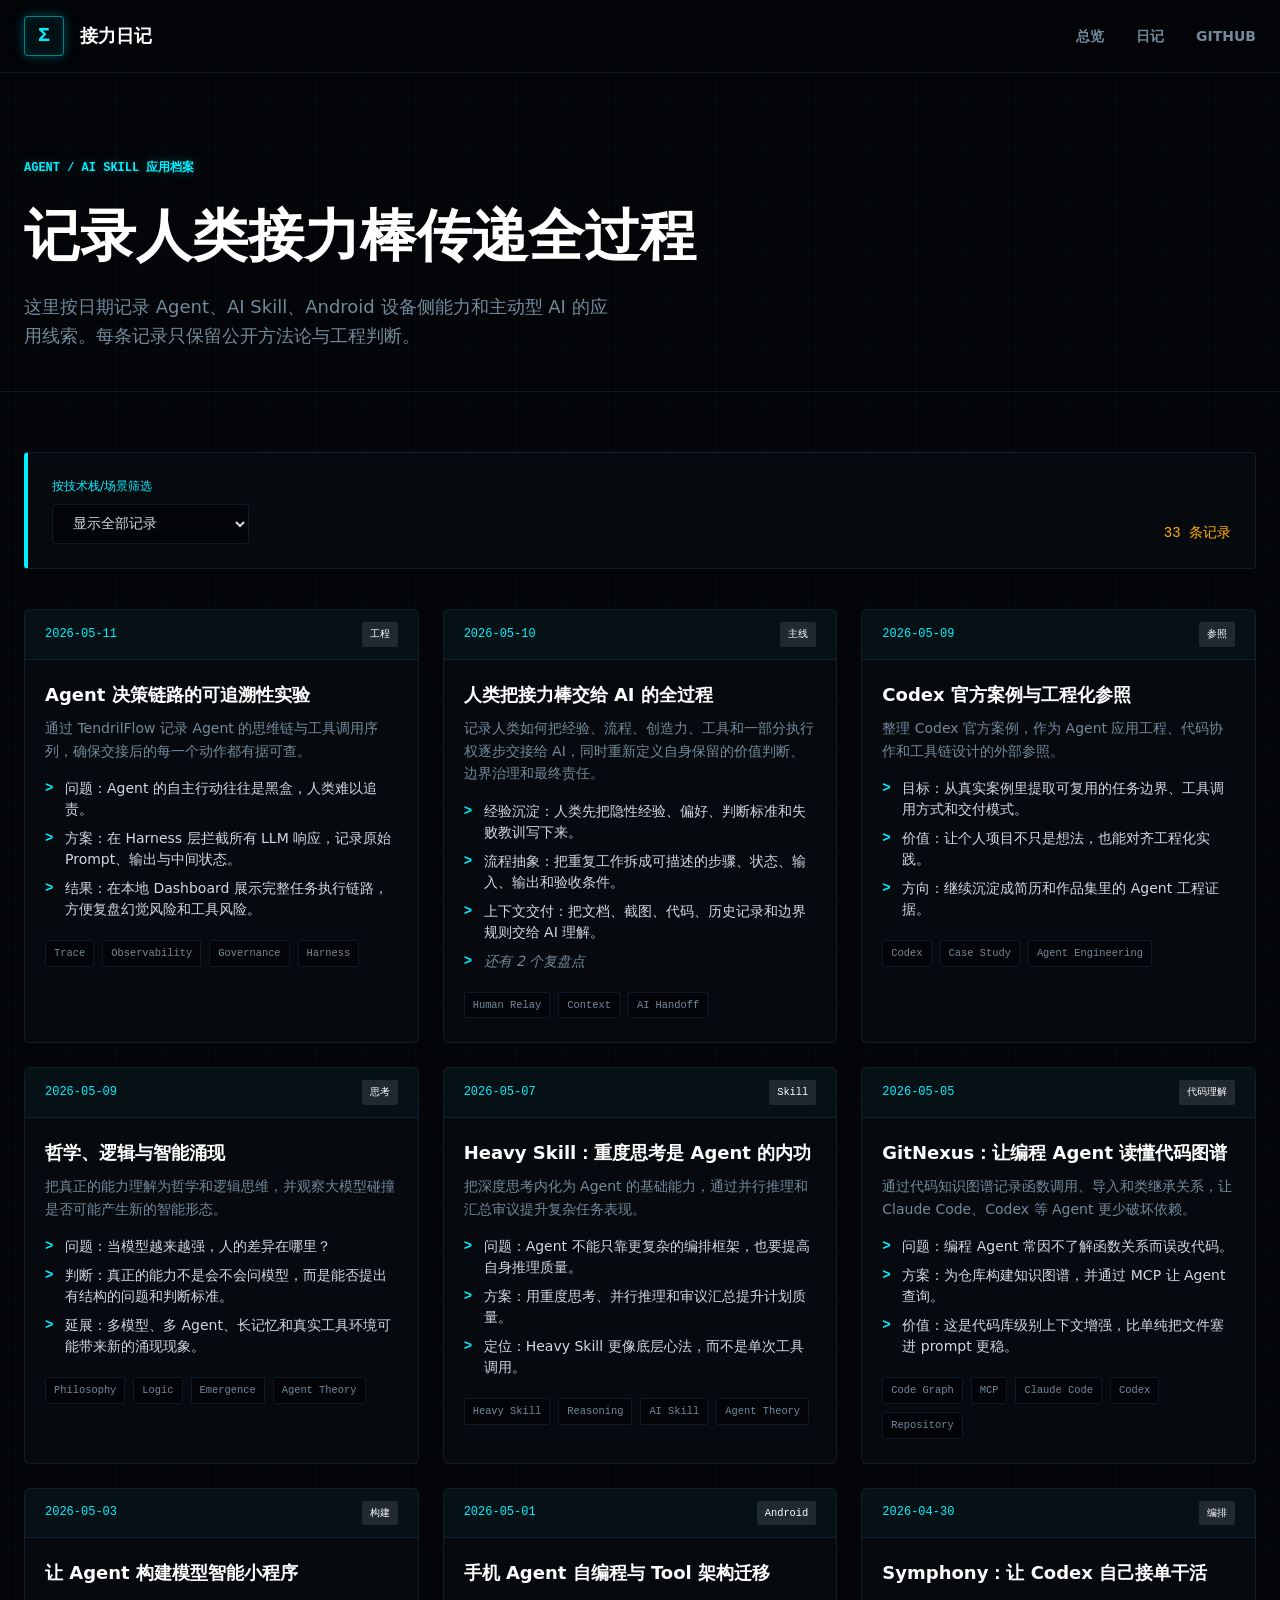
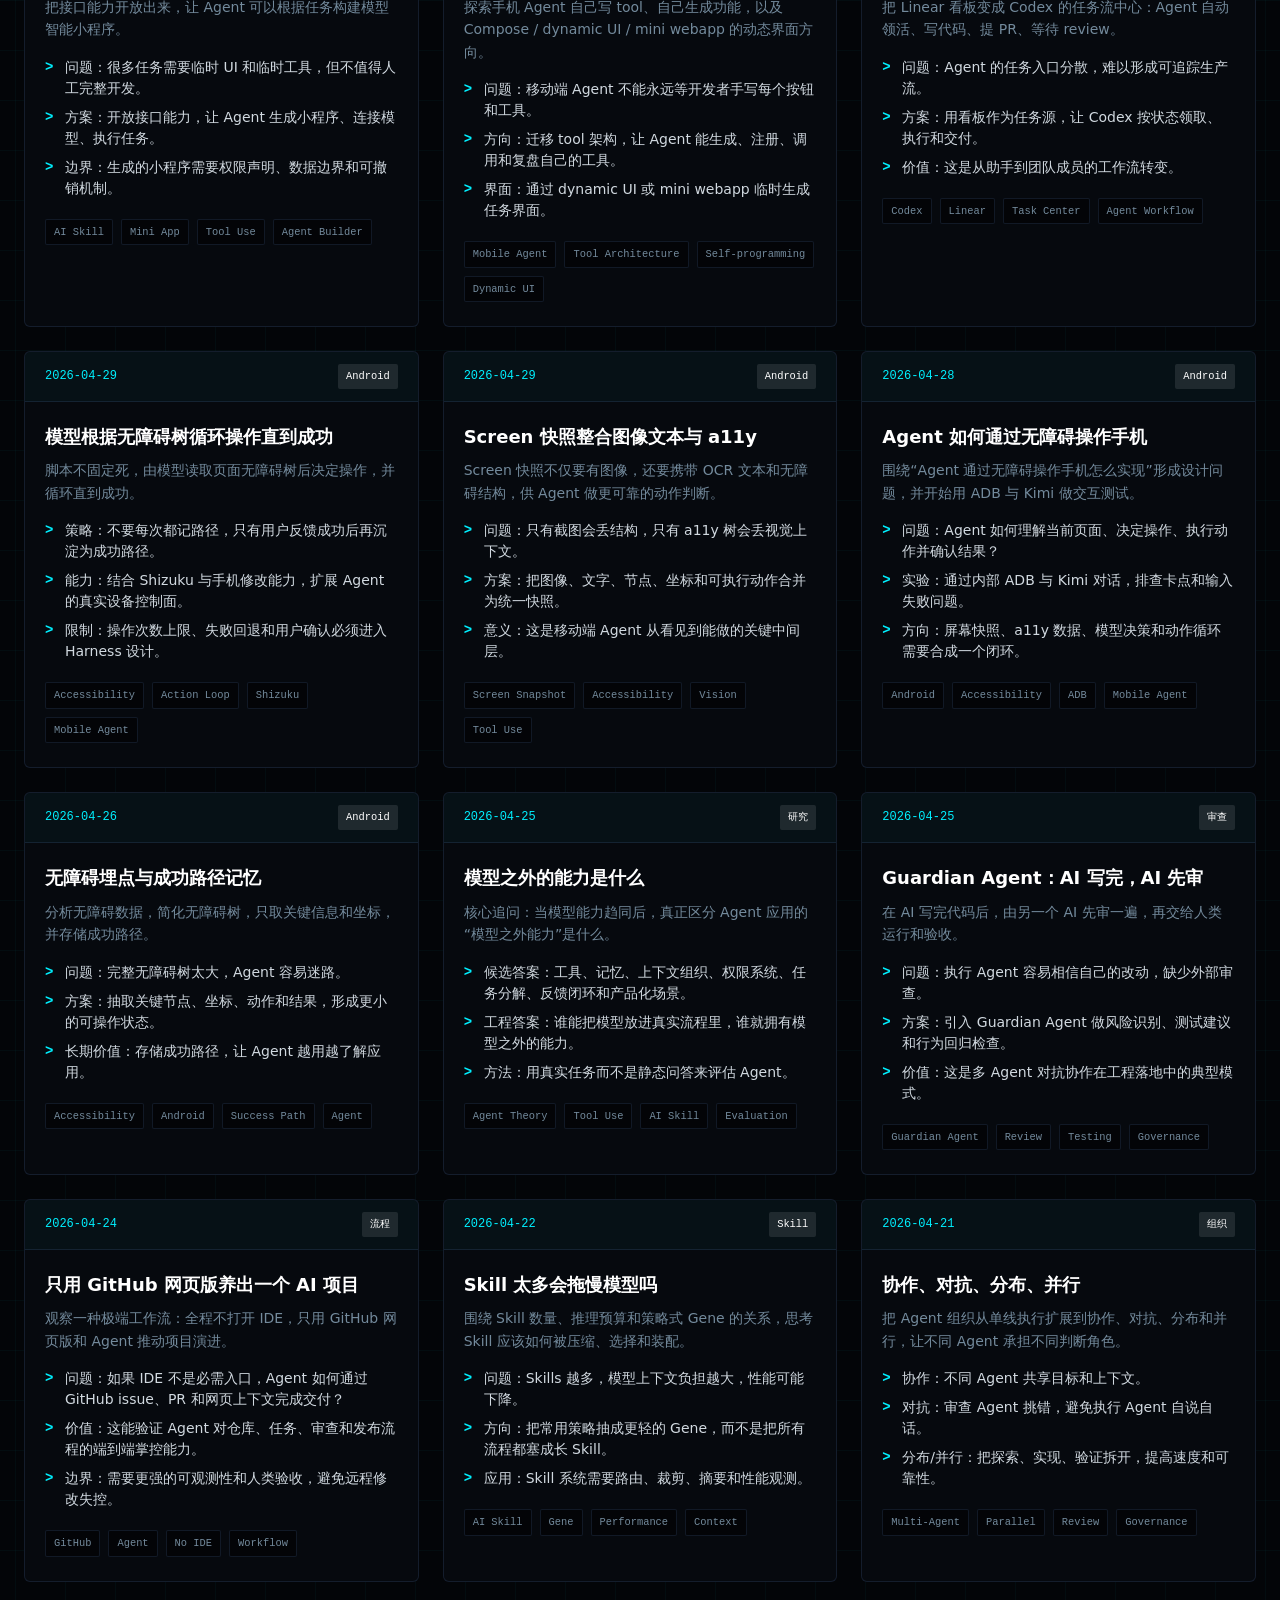
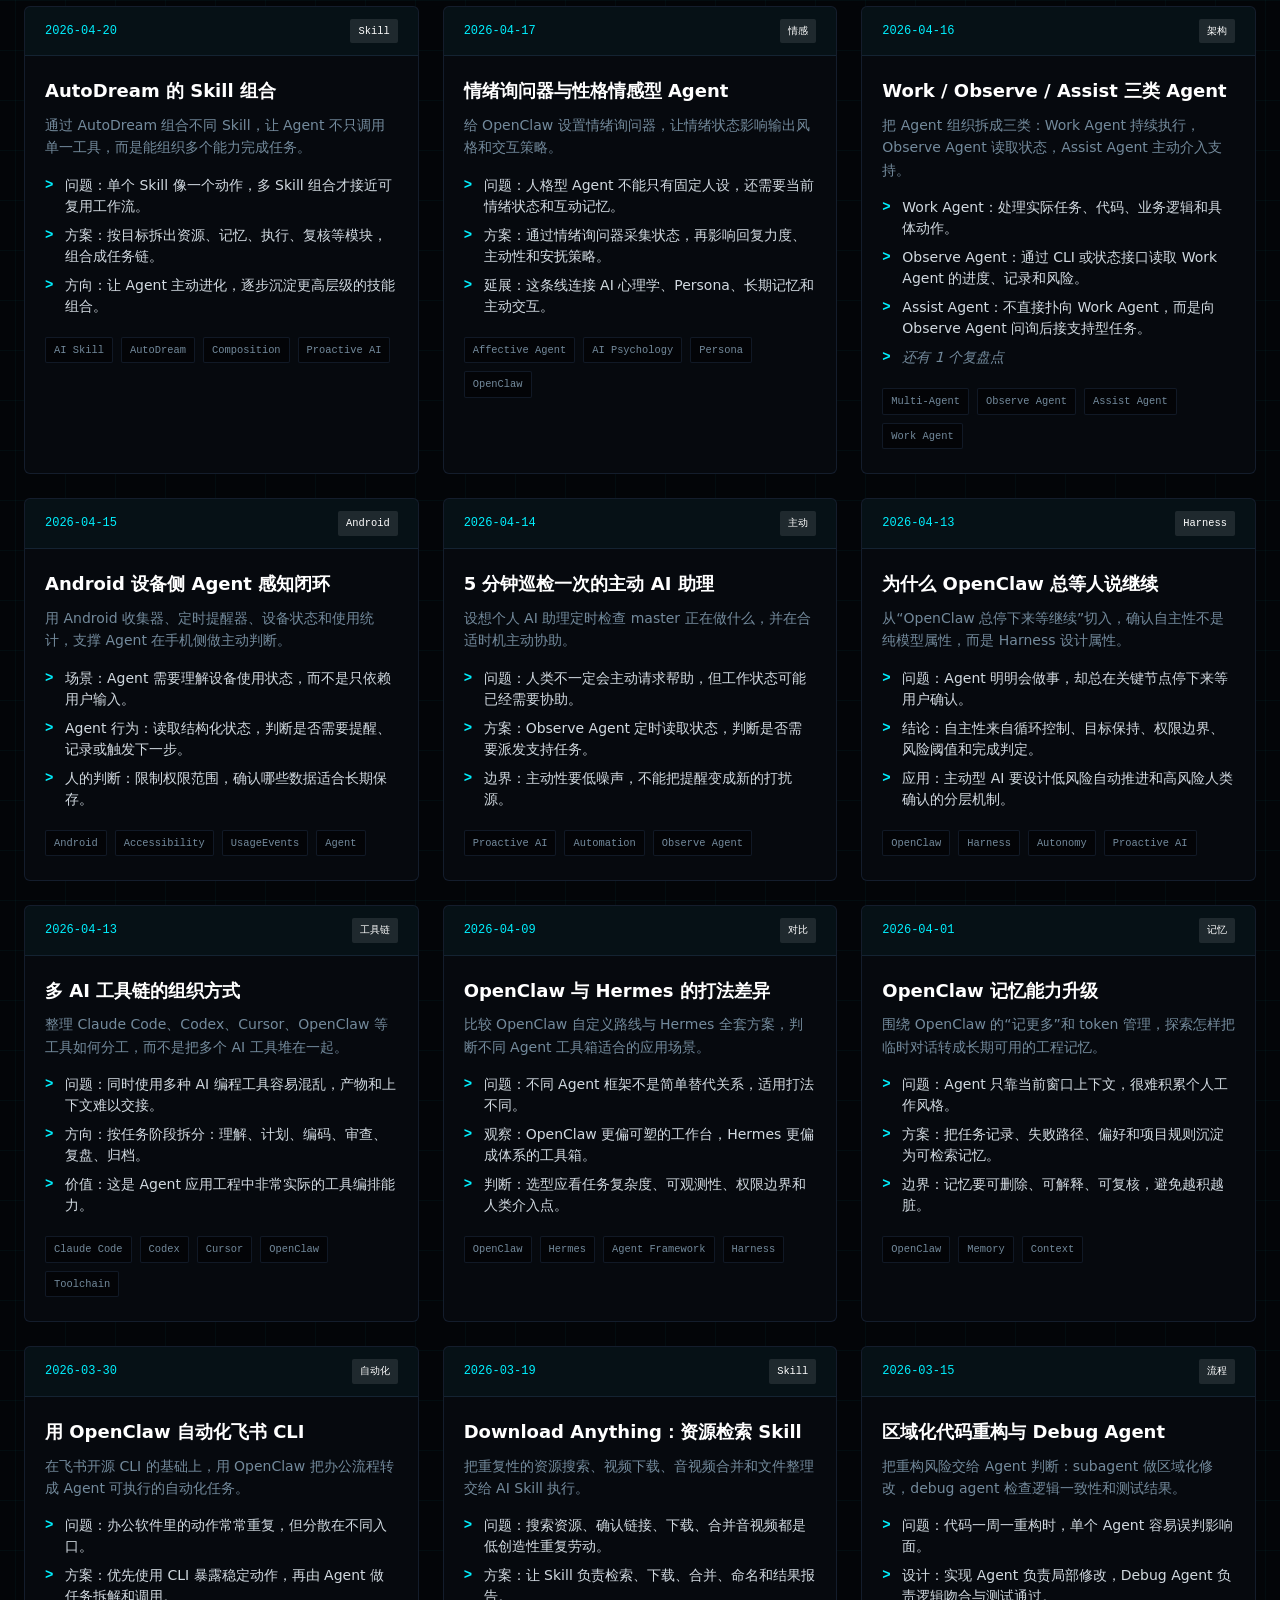
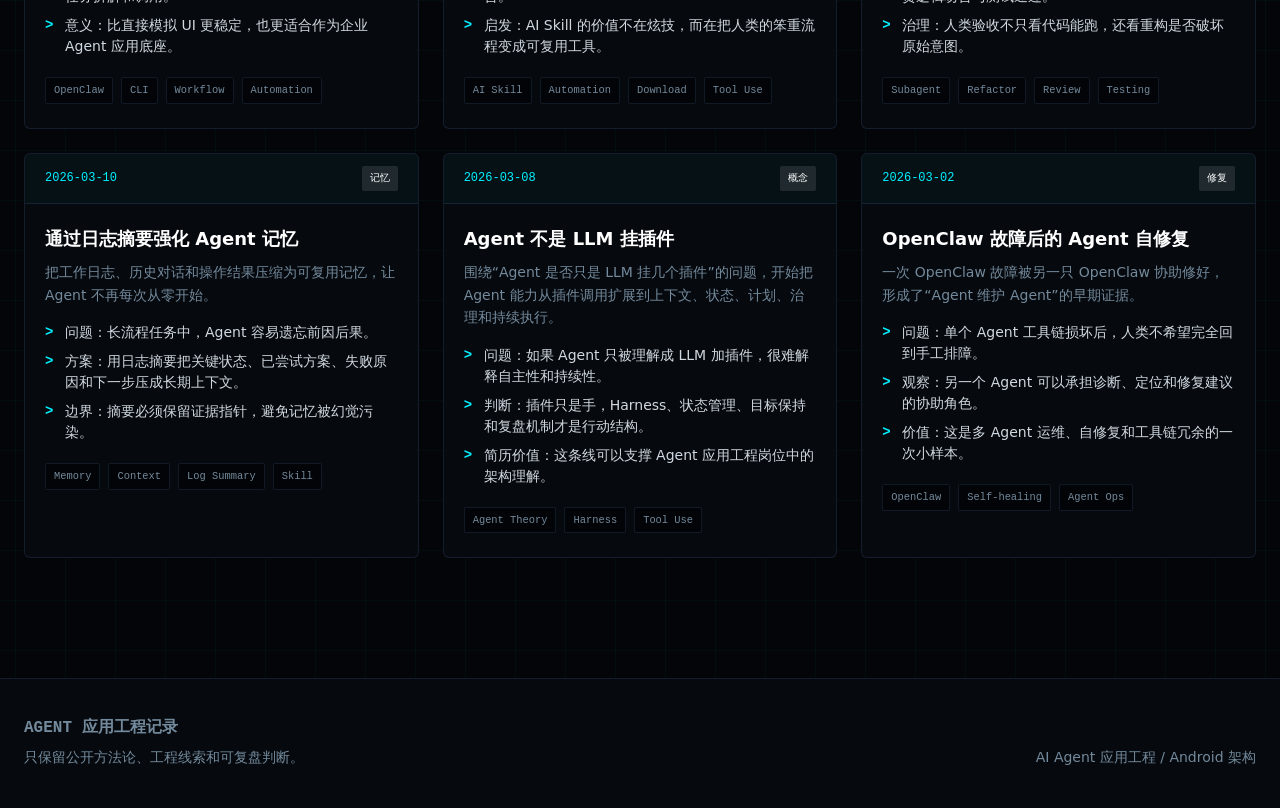
==== commit cb9208df: "Restore clean UI and simplify diary" ====
--- a/diary.html
+++ b/diary.html
@@ -11,8 +11,8 @@
   <header class="site-header">
     <div class="container nav">
       <a class="brand" href="./index.html">
-        <span class="brand-mark">λ</span>
-        <span>svmes.agent.log</span>
+        <span class="brand-mark">Σ</span>
+        <span>接力日记</span>
       </a>
       <nav class="nav-links">
         <a href="./index.html">总览</a>
--- a/styles.css
+++ b/styles.css
@@ -1,892 +1,522 @@
 :root {
-  --bg: #05070a;
-  --bg-2: #080b10;
-  --panel: #0c1117;
-  --panel-2: #101720;
-  --line: #1d2835;
-  --line-strong: #314255;
-  --text: #dbe7f3;
-  --muted: #8190a3;
-  --faint: #536174;
-  --green: #7ee787;
-  --cyan: #58a6ff;
-  --amber: #f2cc60;
-  --red: #ff7b72;
-  --shadow: 0 20px 48px rgba(0, 0, 0, 0.36);
-  --font-sans: Inter, system-ui, -apple-system, BlinkMacSystemFont, "Segoe UI", "Microsoft YaHei", sans-serif;
-  --font-mono: "JetBrains Mono", "Fira Code", "SF Mono", Consolas, monospace;
+  --bg-deep: #030508;
+  --bg-cockpit: #06090e;
+  --bg-panel: rgba(12, 18, 28, 0.65);
+  --bg-panel-hover: rgba(18, 26, 40, 0.85);
+  --border-dim: rgba(60, 90, 130, 0.25);
+  --border-bright: rgba(0, 240, 255, 0.5);
+  --border-amber: rgba(255, 170, 0, 0.5);
+  --text-main: #d1d9e0;
+  --text-muted: #738a9c;
+  --text-bright: #ffffff;
+  --cyan: #00f0ff;
+  --amber: #ffb000;
+  --blue: #3b82f6;
+  --magenta: #d946ef;
+
+  --glow-cyan: 0 0 12px rgba(0, 240, 255, 0.3);
+  --glow-amber: 0 0 12px rgba(255, 176, 0, 0.3);
+
+  --font-sans: 'Inter', system-ui, -apple-system, BlinkMacSystemFont, 'Segoe UI', Roboto, sans-serif;
+  --font-mono: 'JetBrains Mono', 'Fira Code', 'SF Mono', Consolas, monospace;
   --site-width: 1280px;
 }
 
-* {
-  box-sizing: border-box;
-}
-
-html {
-  scroll-behavior: smooth;
-  overflow-x: hidden;
-}
+* { box-sizing: border-box; }
+html { scroll-behavior: smooth; overflow-x: hidden; }
 
 body {
   margin: 0;
-  min-height: 100vh;
-  color: var(--text);
+  background-color: var(--bg-deep);
+  color: var(--text-main);
   font-family: var(--font-sans);
   line-height: 1.6;
-  background-color: var(--bg);
+  -webkit-font-smoothing: antialiased;
   background-image:
-    linear-gradient(rgba(88, 166, 255, 0.035) 1px, transparent 1px),
-    linear-gradient(90deg, rgba(126, 231, 135, 0.025) 1px, transparent 1px),
-    repeating-linear-gradient(0deg, transparent 0 6px, rgba(255, 255, 255, 0.012) 6px 7px);
-  background-size: 48px 48px, 48px 48px, 100% 7px;
+    linear-gradient(rgba(0, 240, 255, 0.03) 1px, transparent 1px),
+    linear-gradient(90deg, rgba(0, 240, 255, 0.03) 1px, transparent 1px);
+  background-size: 50px 50px;
   background-position: center top;
   overflow-x: hidden;
-  -webkit-font-smoothing: antialiased;
-}
-
-a {
-  color: inherit;
-  text-decoration: none;
-}
-
-h1,
-h2,
-h3,
-h4,
-p {
-  margin: 0;
-}
-
-h1,
-h2,
-h3,
-h4 {
-  color: var(--text);
-  line-height: 1.16;
-  font-weight: 760;
-}
-
-h1 {
-  max-width: 900px;
-  font-size: 3.35rem;
-  letter-spacing: 0;
-  overflow-wrap: anywhere;
-  word-break: break-word;
-}
-
-h2 {
-  font-size: 1.75rem;
-}
-
-h3 {
-  font-size: 1.18rem;
-}
+}
+
+a { color: inherit; text-decoration: none; }
+h1, h2, h3, h4, p { margin: 0; }
+h1, h2, h3, h4 { line-height: 1.2; font-weight: 600; color: var(--text-bright); }
+h1 { font-size: 3.5rem; letter-spacing: 0; overflow-wrap: anywhere; word-break: break-word; }
+h2 { font-size: 2rem; }
+h3 { font-size: 1.25rem; }
 
 .container {
   width: min(var(--site-width), calc(100% - 48px));
   margin: 0 auto;
 }
 
-.mono,
-.eyebrow,
-.panel-kicker,
-.tag,
-.entry-date,
-.entry-type,
-.archive-counter,
-.project-id,
-.button,
-.text-link,
-.nav-links,
-.brand-mark,
-.terminal-bar,
-.terminal-lines,
-.core-path {
+.mono, .eyebrow, .panel-kicker, .tag, .entry-date, .entry-type, .archive-counter, .project-id {
   font-family: var(--font-mono);
 }
 
 .eyebrow {
-  display: inline-flex;
-  align-items: center;
-  gap: 8px;
-  margin-bottom: 1.25rem;
-  color: var(--green);
+  display: inline-block;
+  color: var(--cyan);
   font-size: 0.75rem;
   font-weight: 700;
-}
-
-.eyebrow::before {
-  content: ">";
-  color: var(--amber);
-}
-
+  letter-spacing: 0;
+  text-transform: uppercase;
+  margin-bottom: 1.5rem;
+  text-shadow: var(--glow-cyan);
+}
+
+/* ---------- Header ---------- */
 .site-header {
   position: sticky;
   top: 0;
   z-index: 50;
-  border-bottom: 1px solid var(--line);
-  background: rgba(5, 7, 10, 0.92);
-  backdrop-filter: blur(14px);
-}
-
+  background: rgba(3, 5, 8, 0.85);
+  backdrop-filter: blur(12px);
+  border-bottom: 1px solid var(--border-dim);
+}
 .nav {
   display: flex;
   align-items: center;
   justify-content: space-between;
-  min-height: 68px;
-  gap: 24px;
-}
-
+  min-height: 72px;
+}
 .brand {
   display: flex;
   align-items: center;
-  gap: 12px;
-  color: var(--text);
-  font-weight: 760;
-}
-
+  gap: 16px;
+  font-weight: 700;
+  font-size: 1.125rem;
+  color: var(--text-bright);
+}
 .brand-mark {
   display: grid;
   place-items: center;
-  width: 36px;
-  height: 36px;
-  border: 1px solid var(--line-strong);
+  width: 40px; height: 40px;
+  background: rgba(0, 240, 255, 0.05);
+  border: 1px solid var(--border-bright);
   border-radius: 4px;
-  background: #07110c;
-  color: var(--green);
-  font-weight: 800;
-}
-
-.nav-links {
-  display: flex;
-  gap: 24px;
-  color: var(--muted);
-  font-size: 0.84rem;
-  font-weight: 650;
-}
-
+  color: var(--cyan);
+  font-family: var(--font-mono);
+  font-size: 1.25rem;
+  box-shadow: inset 0 0 10px rgba(0, 240, 255, 0.1), var(--glow-cyan);
+}
+.nav-links { display: flex; gap: 32px; }
 .nav-links a {
-  position: relative;
-  transition: color 0.18s ease;
-}
-
-.nav-links a:hover {
-  color: var(--green);
-}
-
-.nav-links a::before {
-  content: "./";
-  color: var(--faint);
-}
-
-.overview-shell {
-  padding: 72px 0;
-}
-
-.handoff-console {
-  display: grid;
-  gap: 32px;
-}
-
+  color: var(--text-muted);
+  font-size: 0.875rem;
+  font-weight: 600;
+  letter-spacing: 0;
+  text-transform: uppercase;
+  transition: all 0.2s ease;
+}
+.nav-links a:hover { color: var(--cyan); text-shadow: var(--glow-cyan); }
+
+/* ---------- Overview Shell ---------- */
+.overview-shell { padding: 80px 0; }
+.handoff-console { display: grid; gap: 40px; }
+
+/* ---------- Hero ---------- */
 .console-hero {
   display: grid;
-  grid-template-columns: minmax(0, 1.08fr) minmax(420px, 0.92fr);
-  gap: 32px;
-  align-items: stretch;
-}
-
+  grid-template-columns: 1.2fr 0.8fr;
+  gap: 40px;
+  align-items: center;
+}
 .hero-copy {
   position: relative;
-  display: flex;
-  min-height: 440px;
-  flex-direction: column;
-  justify-content: center;
-  padding: 32px;
-  border: 1px solid var(--line);
-  border-radius: 6px;
-  background:
-    linear-gradient(180deg, rgba(126, 231, 135, 0.045), transparent 42%),
-    rgba(8, 11, 16, 0.72);
-  box-shadow: var(--shadow);
-}
-
+  padding-left: 32px;
+}
 .hero-copy::before {
-  content: "module: human_relay_handoff";
+  content: '';
   position: absolute;
-  top: 0;
-  left: 0;
-  right: 0;
-  padding: 9px 14px;
-  border-bottom: 1px solid var(--line);
-  color: var(--faint);
-  font-family: var(--font-mono);
-  font-size: 0.72rem;
-}
-
+  left: 0; top: 0; bottom: 0;
+  width: 4px;
+  background: linear-gradient(to bottom, var(--cyan), transparent);
+  border-radius: 2px;
+}
 .lead {
-  max-width: 700px;
-  margin-top: 1.35rem;
-  color: var(--muted);
-  font-size: 1rem;
-}
-
+  font-size: 1.125rem;
+  color: var(--text-muted);
+  margin-top: 1.5rem;
+  max-width: 600px;
+}
 .hero-actions {
-  display: flex;
-  flex-wrap: wrap;
-  gap: 12px;
-  margin-top: 2rem;
-}
-
+  display: flex; gap: 16px; margin-top: 2.5rem;
+}
 .button {
   display: inline-flex;
-  align-items: center;
-  justify-content: center;
-  min-width: 156px;
-  height: 44px;
-  padding: 0 18px;
-  border-radius: 4px;
-  border: 1px solid var(--line-strong);
-  font-size: 0.82rem;
-  font-weight: 700;
-  transition: border-color 0.18s ease, color 0.18s ease, background 0.18s ease;
-}
-
-.button::before {
-  content: "$ ";
-  color: var(--faint);
-}
-
+  align-items: center; justify-content: center;
+  height: 48px; padding: 0 24px;
+  font-size: 0.875rem; font-weight: 600; font-family: var(--font-mono);
+  text-transform: uppercase; letter-spacing: 0;
+  border-radius: 4px; cursor: pointer; transition: all 0.2s;
+  position: relative; overflow: hidden;
+}
 .button-primary {
-  color: var(--green);
-  background: rgba(126, 231, 135, 0.06);
-  border-color: rgba(126, 231, 135, 0.48);
-}
-
+  background: rgba(0, 240, 255, 0.1);
+  color: var(--cyan);
+  border: 1px solid var(--border-bright);
+  box-shadow: inset 0 0 15px rgba(0, 240, 255, 0.1), var(--glow-cyan);
+}
 .button-primary:hover {
-  background: rgba(126, 231, 135, 0.1);
-  border-color: var(--green);
-}
-
+  background: rgba(0, 240, 255, 0.2);
+  box-shadow: inset 0 0 20px rgba(0, 240, 255, 0.2), 0 0 20px rgba(0, 240, 255, 0.4);
+}
 .button-secondary {
-  color: var(--text);
-  background: rgba(255, 255, 255, 0.02);
-}
-
+  background: rgba(255, 255, 255, 0.03);
+  color: var(--text-main);
+  border: 1px solid var(--border-dim);
+}
 .button-secondary:hover {
-  color: var(--cyan);
-  border-color: var(--cyan);
-}
-
+  background: rgba(255, 255, 255, 0.08);
+  border-color: var(--text-muted);
+}
+
+/* ---------- Relay Core (Precision Light Track) ---------- */
 .relay-core {
   position: relative;
-  min-height: 440px;
+  height: 460px;
+  background: radial-gradient(circle at center, rgba(0, 240, 255, 0.05) 0%, transparent 60%), var(--bg-cockpit);
+  border: 1px solid var(--border-dim);
+  border-radius: 8px;
+  display: grid; place-items: center;
   overflow: hidden;
-  border: 1px solid var(--line);
-  border-radius: 6px;
-  background:
-    linear-gradient(90deg, rgba(126, 231, 135, 0.035), transparent 32%),
-    linear-gradient(180deg, rgba(88, 166, 255, 0.045), transparent 36%),
-    #070b10;
-  box-shadow: var(--shadow);
-}
-
-.relay-core::before {
-  content: "";
-  position: absolute;
-  inset: 38px 0 0;
+}
+/* Scanning Line */
+.relay-core::after {
+  content: ''; position: absolute;
+  top: -50%; left: -50%; right: -50%; bottom: -50%;
+  background: conic-gradient(from 0deg at 50% 50%, transparent 0deg, rgba(0, 240, 255, 0.1) 60deg, transparent 60deg);
+  animation: radar-spin 8s linear infinite;
   pointer-events: none;
-  background: repeating-linear-gradient(0deg, transparent 0 24px, rgba(88, 166, 255, 0.06) 24px 25px);
-}
-
-.terminal-bar {
-  display: flex;
-  justify-content: space-between;
-  gap: 16px;
-  padding: 9px 14px;
-  border-bottom: 1px solid var(--line);
-  background: rgba(255, 255, 255, 0.025);
-  color: var(--faint);
-  font-size: 0.72rem;
-}
-
-.terminal-bar span:last-child {
-  color: var(--green);
-}
-
-.terminal-lines {
-  position: absolute;
-  top: 78px;
-  left: 24px;
-  right: 24px;
-  display: grid;
-  gap: 12px;
-  font-size: 0.84rem;
-  color: var(--muted);
-}
-
-.terminal-lines span {
-  display: block;
-  padding-bottom: 10px;
-  border-bottom: 1px dashed rgba(129, 144, 163, 0.22);
-  white-space: nowrap;
-  overflow: hidden;
-  text-overflow: ellipsis;
-}
-
-.terminal-lines b {
-  color: var(--green);
-  font-weight: 800;
-}
+}
+@keyframes radar-spin { 100% { transform: rotate(360deg); } }
 
 .core-ring {
-  position: absolute;
-  left: 24px;
-  right: 24px;
-  bottom: 92px;
-  display: flex;
-  align-items: center;
-  gap: 14px;
-  padding: 18px;
-  border: 1px solid rgba(126, 231, 135, 0.32);
-  border-radius: 4px;
-  background: rgba(5, 7, 10, 0.72);
-}
-
-.core-symbol {
-  display: grid;
-  place-items: center;
-  width: 48px;
-  height: 48px;
-  border: 1px solid rgba(126, 231, 135, 0.38);
-  border-radius: 4px;
-  color: var(--green);
-  background: rgba(126, 231, 135, 0.06);
-  font-family: var(--font-mono);
-  font-size: 1.8rem;
-  font-weight: 800;
-}
-
-.core-label {
-  color: var(--text);
-  font-family: var(--font-mono);
-  font-size: 0.86rem;
-}
-
-.core-label::after {
-  content: " / context -> harness -> tools -> review";
-  display: block;
-  margin-top: 4px;
-  color: var(--muted);
-  font-size: 0.74rem;
-}
+  position: relative; z-index: 2;
+  width: 140px; height: 140px;
+  border-radius: 50%;
+  background: var(--bg-deep);
+  border: 2px solid var(--cyan);
+  display: flex; flex-direction: column; align-items: center; justify-content: center;
+  box-shadow: 0 0 30px rgba(0, 240, 255, 0.2), inset 0 0 20px rgba(0, 240, 255, 0.2);
+}
+.core-ring::before {
+  content: ''; position: absolute;
+  width: 220px; height: 220px; border-radius: 50%;
+  border: 1px dashed var(--border-bright);
+  animation: spin-slow 20s linear infinite;
+}
+.core-ring::after {
+  content: ''; position: absolute;
+  width: 320px; height: 320px; border-radius: 50%;
+  border: 1px solid rgba(255, 176, 0, 0.2);
+  border-left-color: var(--amber);
+  animation: spin-slow-reverse 15s linear infinite;
+}
+@keyframes spin-slow { 100% { transform: rotate(360deg); } }
+@keyframes spin-slow-reverse { 100% { transform: rotate(-360deg); } }
+
+.core-symbol { font-size: 3rem; color: var(--cyan); font-family: var(--font-mono); font-weight: 700; text-shadow: var(--glow-cyan); }
+.core-label { font-size: 0.65rem; color: var(--cyan); font-family: var(--font-mono); letter-spacing: 0; margin-top: 4px; text-transform: uppercase; }
 
 .core-path {
-  position: absolute;
-  left: 24px;
-  right: 24px;
-  bottom: 24px;
-  display: grid;
-  grid-template-columns: repeat(4, minmax(0, 1fr));
-  gap: 8px;
-  color: var(--muted);
-  font-size: 0.72rem;
-}
-
-.core-path span {
-  min-width: 0;
-  padding: 8px 10px;
-  border: 1px solid var(--line);
-  border-radius: 4px;
-  background: rgba(255, 255, 255, 0.025);
-  text-align: center;
-  overflow: hidden;
-  text-overflow: ellipsis;
-}
-
+  position: absolute; bottom: 32px; left: 40px; right: 40px; z-index: 2;
+  display: flex; align-items: center; justify-content: space-between;
+  font-family: var(--font-mono); font-size: 0.75rem; color: var(--cyan);
+  text-transform: uppercase; letter-spacing: 0;
+}
 .core-path i {
-  display: none;
-}
-
+  flex: 1; height: 1px; margin: 0 16px;
+  background: linear-gradient(90deg, transparent, var(--cyan), transparent);
+  position: relative;
+  opacity: 0.5;
+}
+.core-path i::after {
+  content: ''; position: absolute; top: -2px; left: 0;
+  width: 4px; height: 4px; background: var(--cyan);
+  border-radius: 50%; box-shadow: var(--glow-cyan);
+  animation: data-flow 2s linear infinite;
+}
+@keyframes data-flow { 100% { left: 100%; } }
+
+/* ---------- Dashboard Grid (Cockpit) ---------- */
 .overview-dashboard {
   display: grid;
   grid-template-columns: repeat(12, 1fr);
-  gap: 12px;
+  grid-auto-rows: minmax(140px, auto);
+  gap: 1px; /* Creates hairline borders between panels */
+  background: var(--border-dim); /* Hairline color */
+  border: 1px solid var(--border-dim);
+  border-radius: 8px;
+  overflow: hidden;
+  box-shadow: 0 20px 40px rgba(0,0,0,0.5);
 }
 
 .dashboard-panel {
+  background: var(--bg-cockpit);
+  padding: 32px;
   position: relative;
-  min-width: 0;
-  padding: 24px;
-  border: 1px solid var(--line);
-  border-radius: 6px;
-  background: rgba(12, 17, 23, 0.86);
-  box-shadow: 0 8px 28px rgba(0, 0, 0, 0.22);
-  transition: border-color 0.18s ease, background 0.18s ease;
-}
-
+  transition: background 0.3s;
+}
 .dashboard-panel:hover {
-  border-color: var(--line-strong);
-  background: rgba(16, 23, 32, 0.92);
-}
-
-.dashboard-panel::before {
-  content: "";
-  position: absolute;
-  top: -1px;
-  left: 18px;
-  width: 56px;
-  height: 1px;
-  background: var(--green);
-}
+  background: var(--bg-panel-hover);
+}
+
+/* Decorative corner markers for panels */
+.dashboard-panel::after {
+  content: ''; position: absolute;
+  top: 0; left: 0; width: 8px; height: 8px;
+  border-top: 2px solid transparent; border-left: 2px solid transparent;
+  transition: border-color 0.3s;
+}
+.dashboard-panel:hover::after { border-color: var(--cyan); }
 
 .panel-kicker {
-  display: block;
-  margin-bottom: 14px;
-  color: var(--faint);
-  font-size: 0.72rem;
-}
-
-.panel-kicker::before {
-  content: "# ";
-  color: var(--green);
-}
-
-.dashboard-panel h2,
-.dashboard-panel h3 {
-  margin-bottom: 12px;
-}
-
-.dashboard-panel p {
-  color: var(--muted);
-  font-size: 0.9rem;
-}
-
-.manifesto-panel { grid-column: span 5; }
-.transfer-panel { grid-column: span 7; }
-.evidence-panel { grid-column: span 4; }
-.projects-panel { grid-column: span 5; }
-.android-panel { grid-column: span 3; }
+  display: block; font-size: 0.65rem; color: var(--text-muted);
+  letter-spacing: 0; text-transform: uppercase; margin-bottom: 16px;
+}
+.dashboard-panel h2 { font-size: 1.5rem; margin-bottom: 16px; }
+.dashboard-panel h3 { font-size: 1.25rem; margin-bottom: 16px; }
+.dashboard-panel p { color: var(--text-muted); font-size: 0.875rem; line-height: 1.6; }
+
+/* Panel Sizes */
+.manifesto-panel { grid-column: span 5; grid-row: span 2; }
+.transfer-panel { grid-column: span 7; grid-row: span 2; }
+.evidence-panel { grid-column: span 4; grid-row: span 2; }
+.projects-panel { grid-column: span 5; grid-row: span 2; }
+.android-panel { grid-column: span 3; grid-row: span 2; }
 .diary-panel { grid-column: span 5; }
 .governance-panel { grid-column: span 7; }
 
+/* Transfer Lanes (Timeline) */
 .transfer-lanes {
-  display: grid;
-  grid-template-columns: repeat(4, minmax(0, 1fr));
-  gap: 10px;
-  margin-top: 14px;
-}
-
+  display: grid; grid-template-columns: repeat(4, 1fr); gap: 16px; margin-top: 16px;
+}
 .transfer-lanes div {
-  padding: 14px;
-  border: 1px solid var(--line);
-  border-radius: 4px;
-  background: rgba(5, 7, 10, 0.46);
-}
-
-.transfer-lanes b {
-  display: block;
-  margin-bottom: 10px;
-  color: var(--amber);
-  font-family: var(--font-mono);
-  font-size: 0.82rem;
-}
-
-.transfer-lanes strong {
-  display: block;
-  margin-bottom: 8px;
-  color: var(--text);
-  font-size: 0.98rem;
-}
-
-.transfer-lanes span {
-  display: block;
-  color: var(--muted);
-  font-size: 0.78rem;
-}
-
-.evidence-wall,
-.project-matrix,
-.governance-strip,
-.tag-row {
-  display: flex;
-  flex-wrap: wrap;
-  gap: 8px;
-}
-
-.evidence-wall,
-.project-matrix,
-.governance-strip {
-  margin-top: 14px;
-}
-
-.evidence-wall a,
-.project-matrix a,
-.project-matrix span,
-.governance-strip span,
-.tag {
-  padding: 5px 9px;
-  border: 1px solid var(--line);
-  border-radius: 4px;
-  background: rgba(5, 7, 10, 0.58);
-  color: var(--muted);
-  font-family: var(--font-mono);
-  font-size: 0.72rem;
-}
-
-.evidence-wall a:hover,
-.project-matrix a:hover {
-  color: var(--green);
-  border-color: rgba(126, 231, 135, 0.55);
+  padding: 16px;
+  background: rgba(255, 255, 255, 0.02);
+  border-top: 2px solid var(--border-dim);
+  transition: all 0.3s;
+}
+.transfer-lanes div:hover {
+  background: rgba(255, 176, 0, 0.05);
+  border-top-color: var(--amber);
+}
+.transfer-lanes b { display: block; font-family: var(--font-mono); color: var(--amber); font-size: 0.875rem; margin-bottom: 8px; }
+.transfer-lanes strong { display: block; font-size: 1rem; color: var(--text-bright); margin-bottom: 8px; }
+.transfer-lanes span { font-size: 0.75rem; color: var(--text-muted); line-height: 1.5; }
+
+/* Evidence & Project Chips */
+.evidence-wall, .project-matrix, .governance-strip {
+  display: flex; flex-wrap: wrap; gap: 8px; margin-top: 16px;
+}
+.evidence-wall a, .project-matrix a, .project-matrix span, .governance-strip span {
+  padding: 6px 12px; font-size: 0.75rem; font-family: var(--font-mono);
+  background: rgba(0, 0, 0, 0.4); border: 1px solid var(--border-dim); border-radius: 4px;
+  color: var(--text-main); transition: all 0.2s; text-transform: uppercase;
+}
+.evidence-wall a:hover, .project-matrix a:hover {
+  border-color: var(--cyan); color: var(--cyan); background: rgba(0, 240, 255, 0.05); box-shadow: var(--glow-cyan);
+}
+.governance-strip span:hover {
+  border-color: var(--amber); color: var(--amber); background: rgba(255, 176, 0, 0.05);
 }
 
 .text-link {
-  display: inline-flex;
-  margin-top: 16px;
-  color: var(--green);
-  font-size: 0.82rem;
-  font-weight: 700;
-}
-
-.text-link::before {
-  content: "open ";
-  color: var(--faint);
-}
-
-.diary-header {
-  padding: 72px 0 44px;
-  border-bottom: 1px solid var(--line);
-}
-
-.section {
-  padding: 48px 0;
-}
+  display: inline-block; margin-top: 16px; font-size: 0.875rem; color: var(--cyan); font-family: var(--font-mono);
+  text-transform: uppercase; letter-spacing: 0; transition: all 0.2s;
+}
+.text-link:hover { text-shadow: var(--glow-cyan); }
+
+/* ---------- Diary Section ---------- */
+.diary-header { padding: 80px 0 40px; border-bottom: 1px solid var(--border-dim); }
+.section { padding: 60px 0; border-bottom: none; }
 
 .diary-controls {
-  display: flex;
-  align-items: flex-end;
-  justify-content: space-between;
-  gap: 24px;
-  margin-bottom: 28px;
-  padding: 18px;
-  border: 1px solid var(--line);
+  display: flex; justify-content: space-between; align-items: flex-end;
+  padding: 24px; background: var(--bg-cockpit);
+  border: 1px solid var(--border-dim); border-left: 4px solid var(--cyan);
+  border-radius: 4px; margin-bottom: 40px;
+}
+.filter-group { display: flex; flex-direction: column; gap: 8px; }
+.filter-label { font-size: 0.75rem; color: var(--cyan); text-transform: uppercase; letter-spacing: 0; }
+select {
+  height: 40px; padding: 0 16px; font-family: var(--font-mono); font-size: 0.875rem;
+  background: var(--bg-deep); color: var(--text-main);
+  border: 1px solid var(--border-dim); border-radius: 4px; cursor: pointer; outline: none;
+}
+select:focus { border-color: var(--cyan); box-shadow: var(--glow-cyan); }
+.archive-counter { font-size: 0.875rem; color: var(--amber); letter-spacing: 0; }
+
+/* Entry List */
+.entry-list { display: grid; grid-template-columns: repeat(auto-fill, minmax(360px, 1fr)); gap: 24px; }
+
+.card, .entry-card {
+  background: var(--bg-cockpit);
+  border: 1px solid var(--border-dim);
   border-radius: 6px;
-  background: rgba(12, 17, 23, 0.88);
-}
-
-.filter-group {
-  display: grid;
-  gap: 8px;
-}
-
-.filter-label {
-  color: var(--green);
-  font-family: var(--font-mono);
-  font-size: 0.74rem;
-}
-
-select {
-  width: 240px;
-  max-width: 100%;
-  height: 38px;
-  padding: 0 12px;
-  border: 1px solid var(--line-strong);
-  border-radius: 4px;
-  outline: none;
-  background: #070b10;
-  color: var(--text);
-  font-family: var(--font-mono);
-  font-size: 0.84rem;
-}
-
-select:focus {
-  border-color: var(--green);
-}
-
-.archive-counter {
-  color: var(--amber);
-  font-size: 0.82rem;
-}
-
-.entry-list {
-  display: grid;
-  grid-template-columns: repeat(auto-fill, minmax(360px, 1fr));
-  gap: 14px;
-}
-
-.card,
-.entry-card {
-  min-width: 0;
   overflow: hidden;
-  border: 1px solid var(--line);
-  border-radius: 6px;
-  background: rgba(12, 17, 23, 0.9);
-  transition: border-color 0.18s ease, transform 0.18s ease, background 0.18s ease;
-}
-
-.archive-loading {
-  grid-column: 1 / -1;
-  padding: 36px;
-  color: var(--green);
-  text-align: center;
-}
+  transition: all 0.3s;
+}
+.archive-loading { padding: 40px; text-align: center; color: var(--cyan); grid-column: 1 / -1; }
 
 .entry-card:hover {
-  border-color: rgba(126, 231, 135, 0.42);
-  background: rgba(16, 23, 32, 0.96);
+  border-color: rgba(0, 240, 255, 0.3);
+  box-shadow: 0 10px 30px rgba(0,0,0,0.5), var(--glow-cyan);
   transform: translateY(-2px);
 }
 
 .entry-top {
-  display: flex;
-  align-items: center;
-  justify-content: space-between;
-  gap: 12px;
-  padding: 12px 16px;
-  border-bottom: 1px solid var(--line);
-  background: rgba(5, 7, 10, 0.5);
-}
-
-.entry-date {
-  color: var(--green);
-  font-size: 0.76rem;
-}
-
-.entry-date::before {
-  content: "log ";
-  color: var(--faint);
-}
-
+  display: flex; justify-content: space-between; align-items: center;
+  padding: 12px 20px; background: rgba(0, 240, 255, 0.03);
+  border-bottom: 1px solid var(--border-dim);
+}
+.entry-date { font-size: 0.75rem; color: var(--cyan); letter-spacing: 0; font-family: var(--font-mono); }
 .entry-type {
-  padding: 3px 8px;
-  border: 1px solid var(--line);
-  border-radius: 4px;
-  color: var(--muted);
-  background: rgba(255, 255, 255, 0.03);
-  font-size: 0.7rem;
-}
-
-.entry-main {
-  padding: 20px;
-}
-
-.entry-main h3 {
-  margin-bottom: 12px;
-}
-
-.entry-main p {
-  color: var(--muted);
-  font-size: 0.9rem;
-}
-
-.entry-notes {
-  display: grid;
-  gap: 9px;
-  margin: 16px 0 0;
-  padding: 0;
-  list-style: none;
-}
-
+  font-size: 0.65rem; color: var(--text-bright); padding: 4px 8px;
+  background: rgba(255, 255, 255, 0.1); border-radius: 2px; letter-spacing: 0;
+}
+
+.entry-main { padding: 24px 20px; flex: 1; }
+.entry-main h3 { font-size: 1.125rem; margin-bottom: 12px; }
+.entry-main p { font-size: 0.875rem; color: var(--text-muted); line-height: 1.6; }
+
+.entry-notes { margin: 16px 0 0; padding: 0; list-style: none; display: flex; flex-direction: column; gap: 8px; }
 .entry-notes li {
-  position: relative;
-  padding-left: 18px;
-  color: var(--text);
-  font-size: 0.88rem;
-}
-
+  font-size: 0.875rem; color: var(--text-main); padding-left: 20px; position: relative; line-height: 1.5;
+}
 .entry-notes li::before {
-  content: ">";
-  position: absolute;
-  left: 0;
-  color: var(--green);
-  font-family: var(--font-mono);
-}
-
-.entry-more-note {
-  color: var(--muted) !important;
-}
-
-.tag-row {
-  margin-top: 18px;
-}
+  content: '>'; position: absolute; left: 0; color: var(--cyan); font-family: var(--font-mono); font-weight: bold;
+}
+.entry-more-note { color: var(--text-muted) !important; font-style: italic; }
+
+.tag-row { display: flex; flex-wrap: wrap; gap: 8px; margin-top: 20px; }
+.tag { font-size: 0.65rem; padding: 4px 8px; background: rgba(0,0,0,0.5); border: 1px solid var(--border-dim); border-radius: 2px; color: var(--text-muted); }
 
 .entry-evidence-grid {
-  display: grid;
-  grid-template-columns: repeat(3, 1fr);
-  gap: 8px;
-  margin-top: 18px;
-}
-
-.entry-evidence-grid img,
+  display: grid; grid-template-columns: repeat(3, 1fr); gap: 8px; margin-top: 20px;
+}
+.entry-evidence-grid img, .evidence-more {
+  width: 100%; aspect-ratio: 4/3; object-fit: cover;
+  border: 1px solid var(--border-dim); border-radius: 4px;
+  background: rgba(0,0,0,0.5);
+  transition: all 0.3s;
+}
+.entry-evidence-grid img:hover { border-color: var(--cyan); filter: brightness(1.2); }
 .evidence-more {
-  width: 100%;
-  aspect-ratio: 4 / 3;
-  border: 1px solid var(--line);
-  border-radius: 4px;
-  object-fit: cover;
-  background: #05070a;
-}
-
-.evidence-more {
-  display: grid;
-  place-items: center;
-  color: var(--muted);
-  font-family: var(--font-mono);
-  font-size: 0.7rem;
-}
-
+  display: grid; place-items: center; font-size: 0.65rem; font-family: var(--font-mono);
+  color: var(--text-muted); text-align: center; padding: 8px; background: repeating-linear-gradient(45deg, rgba(0,0,0,0.2), rgba(0,0,0,0.2) 10px, rgba(0,240,255,0.02) 10px, rgba(0,240,255,0.02) 20px);
+}
+
+/* ---------- Footer ---------- */
 .site-footer {
-  margin-top: 48px;
-  padding: 32px 0;
-  border-top: 1px solid var(--line);
-  background: rgba(5, 7, 10, 0.8);
-}
-
+  padding: 40px 0; background: var(--bg-cockpit); border-top: 1px solid var(--border-dim); margin-top: 60px;
+}
 .footer-inner {
-  display: flex;
-  align-items: flex-end;
-  justify-content: space-between;
-  gap: 24px;
-  flex-wrap: wrap;
-}
-
-.site-footer h3 {
-  margin-bottom: 8px;
-  color: var(--text);
-  font-size: 1rem;
-}
-
-.footer-text {
-  color: var(--muted);
-  font-size: 0.86rem;
-}
-
+  display: flex; justify-content: space-between; align-items: flex-end; flex-wrap: wrap; gap: 24px;
+}
+.site-footer h3 { font-size: 1rem; color: var(--text-muted); margin-bottom: 8px; font-family: var(--font-mono); text-transform: uppercase; letter-spacing: 0; }
+.footer-text { font-size: 0.875rem; color: var(--text-muted); }
+
+/* ---------- Responsive ---------- */
 @media (max-width: 1024px) {
-  .console-hero {
-    grid-template-columns: 1fr;
-  }
-
-  .manifesto-panel,
-  .transfer-panel,
-  .evidence-panel,
-  .projects-panel,
-  .android-panel,
-  .diary-panel,
-  .governance-panel {
+  .console-hero { grid-template-columns: 1fr; }
+  .relay-core { height: 320px; margin-top: 32px; }
+  .manifesto-panel, .transfer-panel, .evidence-panel, .projects-panel, .android-panel, .diary-panel, .governance-panel {
     grid-column: span 12;
   }
-
-  .transfer-lanes {
-    grid-template-columns: repeat(2, minmax(0, 1fr));
-  }
+  .transfer-lanes { grid-template-columns: repeat(2, 1fr); }
 }
 
 @media (max-width: 640px) {
-  h1 {
-    font-size: 2.12rem;
-    line-height: 1.18;
-  }
-
+  h1 { font-size: 2.12rem; line-height: 1.18; word-break: break-all; }
   .container {
-    width: calc(100% - 32px);
-    max-width: 100%;
-  }
-
-  .nav {
-    align-items: flex-start;
-    flex-direction: column;
-    padding: 14px 0;
-    gap: 12px;
-  }
-
-  .nav-links {
-    flex-wrap: wrap;
-    gap: 16px;
-  }
-
+    width: calc(100vw - 32px);
+    max-width: calc(100vw - 32px);
+  }
+  .nav { flex-direction: column; align-items: flex-start; padding: 16px 0; gap: 16px; }
+  .nav-links { width: 100%; justify-content: flex-start; flex-wrap: wrap; gap: 16px; }
+  .hero-actions { flex-direction: column; }
+  .overview-shell,
+  .diary-header,
+  .section,
+  .handoff-console,
+  .console-hero,
+  .hero-copy,
+  .entry-list,
+  .entry-card,
+  .entry-main,
+  .entry-top {
+    min-width: 0;
+  }
   .overview-shell,
   .diary-header,
   .section {
     overflow: hidden;
   }
-
-  .hero-copy,
-  .relay-core {
-    min-height: 0;
-  }
-
   .hero-copy {
-    padding: 56px 18px 22px;
-  }
-
+    padding-left: 16px;
+    max-width: 100%;
+  }
+  .hero-copy h1,
+  .diary-header h1 {
+    max-width: min(100%, 9em);
+  }
+  .hero-copy .lead,
+  .diary-header .lead,
   .lead,
   .entry-main p,
   .entry-main h3 {
+    width: 100%;
     max-width: 100%;
     overflow-wrap: anywhere;
     word-break: break-word;
   }
-
-  .hero-actions,
-  .diary-controls {
-    flex-direction: column;
-    align-items: stretch;
-  }
-
-  .button {
-    width: 100%;
-  }
-
-  .relay-core {
-    padding-top: 38px;
-  }
-
-  .terminal-lines {
-    position: relative;
-    top: auto;
-    left: auto;
-    right: auto;
-    padding: 18px;
-  }
-
-  .core-ring {
-    position: relative;
-    left: auto;
-    right: auto;
-    bottom: auto;
-    margin: 0 18px 16px;
-  }
-
+  .button,
+  .relay-core,
+  .overview-dashboard,
+  .diary-controls,
+  .entry-card {
+    max-width: 100%;
+  }
+  .button,
+  .relay-core,
+  .overview-dashboard,
+  .diary-controls,
+  .entry-card {
+    min-width: 0;
+  }
+  .relay-core { height: 280px; }
+  .core-ring { width: 100px; height: 100px; }
+  .core-ring::before { width: 160px; height: 160px; }
+  .core-ring::after { width: 220px; height: 220px; }
   .core-path {
-    position: relative;
-    left: auto;
-    right: auto;
-    bottom: auto;
-    grid-template-columns: repeat(2, minmax(0, 1fr));
-    padding: 0 18px 18px;
-  }
-
-  .overview-dashboard {
-    grid-template-columns: 1fr;
-  }
-
-  .dashboard-panel {
-    grid-column: 1 / -1;
-    padding: 20px;
-  }
-
-  .transfer-lanes,
-  .entry-list {
-    grid-template-columns: minmax(0, 1fr);
-  }
-
+    flex-direction: column; left: 16px; right: 16px; top: 16px; bottom: 16px;
+    align-items: center; justify-content: space-between;
+  }
+  .core-path i { width: 1px; height: 100%; margin: 8px 0; background: linear-gradient(180deg, transparent, var(--cyan), transparent); }
+  .core-path i::after { top: 0; left: -1.5px; animation: data-flow-v 2s linear infinite; }
+  @keyframes data-flow-v { 100% { top: 100%; } }
+  .overview-dashboard { gap: 16px; background: transparent; border: none; box-shadow: none; display: flex; flex-direction: column; }
+  .dashboard-panel { border: 1px solid var(--border-dim); border-radius: 8px; }
+  .transfer-lanes { grid-template-columns: 1fr; }
+  .diary-controls { flex-direction: column; align-items: stretch; gap: 16px; }
+  .entry-list { grid-template-columns: minmax(0, 1fr); }
+  .entry-evidence-grid { grid-template-columns: repeat(2, 1fr); }
   .entry-top {
     align-items: flex-start;
     flex-direction: column;
-  }
-
+    gap: 8px;
+  }
   .entry-type {
     max-width: 100%;
+    overflow: visible;
     overflow-wrap: anywhere;
+    text-overflow: clip;
+    white-space: normal;
   }
 }
 
@@ -897,8 +527,4 @@
     margin-left: 16px;
     margin-right: auto;
   }
-
-  .terminal-lines {
-    font-size: 0.76rem;
-  }
-}
+}
